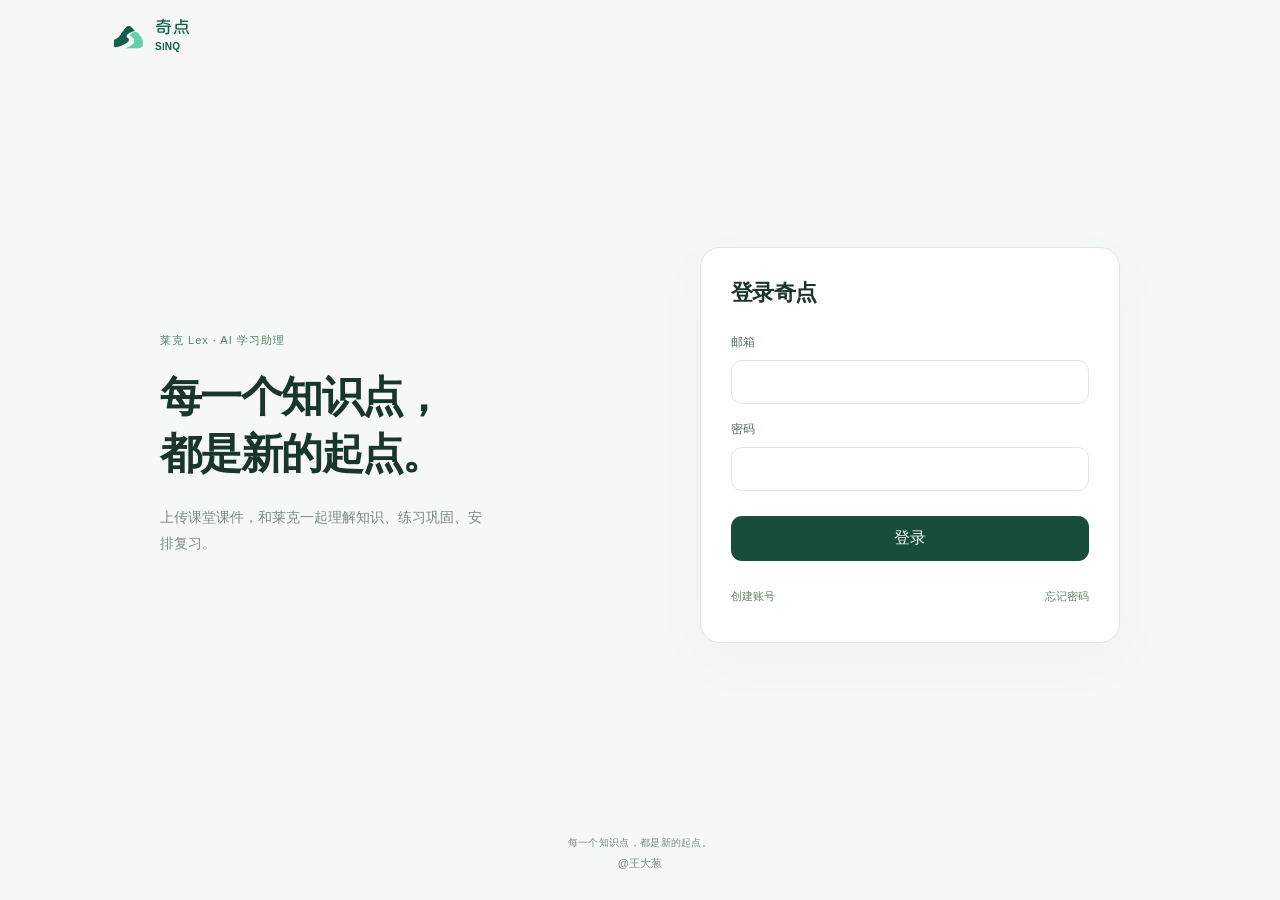
==== index.html @ e1ccdc47 "Separate phone navigation from history and add recoverable reader errors" ====
<!doctype html>
<html lang="zh-CN">
<head>
<script>window.SINQ_TRIAL_CAPABILITIES=Object.freeze({calendarAiImport:false});</script>
<meta name="robots" content="noindex,nofollow">
<meta charset="utf-8">
<meta name="viewport" content="width=device-width,initial-scale=1">
<title>【预发布】SINQ · 奇点 · 每一个知识点，都是新的起点。</title>
<meta name="description" content="SINQ · 奇点：上传课堂课件，让莱克讲解知识点、整理重点、出题批改并安排复习。每一个知识点，都是新的起点。">
<meta name="theme-color" content="#f5f7f6">
<link rel="manifest" href="manifest.webmanifest?v=3.6">
<link rel="apple-touch-icon" href="icons/apple-touch-icon-v2.png?v=3.5">
<link rel="icon" type="image/png" sizes="32x32" href="icons/favicon-v2.png?v=3.5">
<style>
:root{--bg:#f5f2e8;--ink:#22221f;--muted:#77756e;--line:#ddd8cc;--card:#fbfaf6;--dark:#232320;--red:#a95d56;--green:#327d62}
*{box-sizing:border-box}body{margin:0;background:var(--bg);color:var(--ink);font-family:-apple-system,BlinkMacSystemFont,"Segoe UI","PingFang SC","Hiragino Sans GB","Microsoft YaHei",Arial,sans-serif}
header{max-width:960px;height:84px;margin:0 auto;display:flex;align-items:center;justify-content:space-between;padding:0 0;background:transparent}
.brand{font-size:18px;font-weight:750;letter-spacing:-.2px}.top{display:flex;gap:10px;align-items:center;font-size:13px;flex-wrap:wrap;justify-content:flex-end}
button{font:inherit}.linkbtn{border:1px solid var(--line);background:rgba(255,255,255,.35);border-radius:999px;padding:9px 14px;cursor:pointer;color:var(--ink);text-decoration:none}.sync{font-weight:500}.sync.off{color:var(--muted)}.sync.on{color:var(--muted)}.sync.off:before{content:"";display:inline-block;width:7px;height:7px;border-radius:50%;background:var(--red);margin-right:7px}.sync.on:before{content:"";display:inline-block;width:7px;height:7px;border-radius:50%;background:var(--green);margin-right:7px}
main{max-width:960px;margin:0 auto;padding:24px 0 70px}.hero{text-align:left;margin:8px 0 28px}.hero h1{font-size:50px;line-height:.98;letter-spacing:-2.4px;margin:0 0 14px;font-weight:850;max-width:540px}.hero p{color:var(--muted);font-size:15px;margin:0}
.grid{display:grid;grid-template-columns:repeat(4,1fr);gap:14px}.course{min-height:182px;border:1px solid var(--line);border-radius:22px;background:var(--card);padding:24px 22px;cursor:pointer;display:flex;flex-direction:column;justify-content:space-between;box-shadow:none;transition:.18s ease}.course:hover{transform:translateY(-2px);box-shadow:0 10px 25px #00000008}.code{font-size:13px;color:var(--muted)}.course h2{font-size:22px;margin:4px 0 0;line-height:1.05;letter-spacing:-.5px}.meta{font-size:13px;color:var(--muted)}
.sectionHead{display:flex;align-items:center;gap:18px;margin-bottom:28px}.back{border:1px solid var(--line);border-radius:999px;background:#fff;padding:9px 13px;cursor:pointer}.weeks{display:grid;grid-template-columns:repeat(4,1fr);gap:14px}.week{border:1px solid var(--line);border-radius:18px;background:var(--card);padding:22px;cursor:pointer}.week strong{font-size:19px}.week small{display:block;color:var(--muted);margin-top:10px}
.panel{max-width:880px;margin:0 auto;border:1px solid var(--line);border-radius:22px;background:var(--card);padding:28px}.row{display:flex;gap:12px;flex-wrap:wrap}.row>*{flex:1}
.uploadConsent{display:flex;align-items:flex-start;gap:10px}.uploadConsent input{width:auto;flex:none;margin-top:5px}.back{white-space:nowrap}
input,select,textarea{width:100%;padding:12px;border:1px solid var(--line);border-radius:10px;background:#fff;font:14px inherit}textarea{min-height:180px;resize:vertical}
.primary{background:var(--dark);color:#fff;border:0;border-radius:12px;padding:12px 20px;cursor:pointer}.secondary{background:#fff;border:1px solid var(--line);border-radius:12px;padding:11px 18px;cursor:pointer}
.notice{margin-top:14px;font-size:13px;color:var(--green)}.danger{color:var(--red)}
.list{margin-top:22px;border-top:1px solid var(--line)}.item{display:flex;justify-content:space-between;gap:20px;padding:13px 0;border-bottom:1px solid #e6e1d8;font-size:14px}.item .zh{color:var(--muted)}
.study{text-align:center;max-width:760px;margin:0 auto}.word{font-size:46px;margin:70px 0 40px}.choices{display:grid;grid-template-columns:1fr 1fr;gap:14px}.choice{padding:18px;border:1px solid var(--line);border-radius:14px;background:#fff;cursor:pointer}.bigBtns{display:flex;gap:18px;justify-content:center}.bigBtns button{min-width:160px;padding:16px}.answer{font-size:24px;margin:24px 0}.tabs{display:flex;gap:10px;margin-bottom:18px}.tabs button.active{background:var(--dark);color:#fff}.empty{text-align:center;color:var(--muted);padding:60px 0}
.signature{text-align:center;color:#8a877f;font-size:12px;margin-top:46px;letter-spacing:.2px}
.uploadHome{margin-top:22px;padding:22px 24px;border:1px solid var(--line);border-radius:22px;background:var(--card);display:flex;align-items:center;justify-content:space-between;gap:20px}.uploadHome h2{font-size:20px;margin:0 0 8px}.uploadHome p{margin:0;color:var(--muted);font-size:14px;line-height:1.6}.uploadPanel label{display:block;font-size:14px;margin-bottom:8px}.uploadFields{display:grid;grid-template-columns:1fr 1fr;gap:16px}.uploadFile{margin:24px 0;border:1px dashed #bcb5a7;border-radius:16px;padding:22px;background:#fff}.uploadFile input{border:0;padding:10px 0}.uploadHint{font-size:13px;color:var(--muted);line-height:1.7;margin:8px 0 0}.uploadStatus{line-height:1.7;margin-top:20px;font-size:14px;overflow-wrap:anywhere}.uploadStatus:empty{display:none}.uploadStatus.error{color:var(--red)}.uploadStatus.success{color:var(--green)}.uploadResults{margin-top:24px}.uploadResults details{border-bottom:1px solid var(--line);padding:13px 0}.uploadResults summary{cursor:pointer;font-size:15px}.uploadResults .zh{display:block;margin-top:6px;color:var(--muted);font-size:14px}.uploadResults blockquote{margin:12px 0;padding:8px 12px;border-left:2px solid var(--line);font-size:13px;color:var(--muted);overflow-wrap:anywhere}.uploadResults h3{margin-top:0}.uploadActions{display:flex;align-items:center;gap:12px;flex-wrap:wrap;margin-top:22px}button:disabled{opacity:.5;cursor:wait}.uploadProgress{display:flex;gap:10px;align-items:center}.uploadSpinner{width:15px;height:15px;border:2px solid var(--line);border-top-color:var(--green);border-radius:50%;animation:uploadSpin 1s linear infinite}@keyframes uploadSpin{to{transform:rotate(360deg)}}@media(prefers-reduced-motion:reduce){.uploadSpinner{animation:none}}@media(max-width:560px){.uploadHome{align-items:flex-start;flex-direction:column}.uploadFields{grid-template-columns:1fr}.uploadPanel{padding:20px}.uploadHome .primary{width:100%}}
@media(max-width:1000px){header,main{max-width:none;margin-left:5vw;margin-right:5vw}.grid,.weeks{grid-template-columns:1fr 1fr}}
@media(max-width:560px){.grid,.weeks,.choices{grid-template-columns:1fr}.top{gap:5px;font-size:11px;flex-wrap:wrap;justify-content:flex-end}.linkbtn{padding:7px 9px}header{height:auto;padding:18px 0;align-items:flex-start}.brand{font-size:16px}.hero h1{font-size:40px}}
[hidden]{display:none!important}.authPanel{max-width:480px}.authPanel label{display:block;margin:18px 0 8px}
.schoolPicker{position:relative}.suggestions{position:absolute;z-index:10;left:0;right:0;top:100%;max-height:230px;overflow:auto;background:#fff;border:1px solid var(--line);border-radius:12px;box-shadow:0 14px 34px #00000014;margin-top:5px;padding:6px}.suggestion{display:block;width:100%;text-align:left;border:0;background:#fff;padding:10px 11px;border-radius:8px;cursor:pointer}.suggestion:hover,.suggestion:focus{background:var(--bg)}.suggestion small{display:block;color:var(--muted);margin-top:3px}
</style>
<link rel="stylesheet" href="responsive.css?v=3.6">
<link rel="stylesheet" href="brand.css?v=3.4">
<link rel="stylesheet" href="assistant.css?v=6.0">
<link rel="stylesheet" href="studio.css?v=20261018-2.0">
<link rel="stylesheet" href="mobile-study.css?v=1.7">
</head>
<body>
<header class="siteHeader">
  <a class="brand brandLockup" href="./" onclick="navigateLearningHome();return false" aria-label="SINQ · 奇点 首页"><img src="assets/brand/courselex-mark.png" alt="" width="44" height="44"><span><strong>奇点</strong><small>SINQ</small></span></a>
  <div class="top" id="userNav" hidden>
    <nav class="studyNav" aria-label="学习导航"><button class="active" onclick="navigateStudy('home',this)">首页</button><button onclick="navigateStudy('manager',this)">资料</button><button onclick="navigateStudy('unknown',this)">生词</button><button onclick="navigateStudy('known',this)">熟词</button></nav>
        <details class="navMenu"><summary>账户 <span aria-hidden="true">⌄</span></summary><div class="navPanel" onclick="this.parentElement.open=false">
    <button class="linkbtn" onclick="showWelcomeGuide()">功能引导</button>
    <button class="linkbtn" onclick="showMaterialsHelp()">上传帮助</button>
    <button class="linkbtn" onclick="showOwnAI()">导入词表</button>
    <button class="linkbtn" onclick="startDailyStudy(false,assistantScope==='all'?{}:{course:assistantScope})">背单词</button>
    <button id="syncState" class="sync compactSync off" onclick="syncNow()">未同步</button>
    <a class="linkbtn" href="courselex-user-guide.pdf?v=8.0" target="_blank" rel="noopener">用户指南</a>
    <button class="linkbtn" onclick="showProfile()">我的资料</button>
    <button class="linkbtn" onclick="showInstall()">添加到桌面</button>
    <button class="linkbtn" onclick="logout()">退出</button>
    <a class="linkbtn" id="adminLink" href="admin.html" hidden>管理后台</a>
    </div></details>
  </div>
</header>
<main id="app"></main>
<footer class="signature siteFooter"><p class="brandTagline">每一个知识点，都是新的起点。</p><p class="creatorCredit">@王大葱</p></footer>
<dialog id="installDialog"><h2>添加奇点到桌面</h2><p id="installInstructions"></p><p class="meta">桌面快捷入口使用同一账号与云端进度，使用时需要联网。</p><form method="dialog"><button class="secondary">知道了</button></form></dialog>
<script src="vendor/supabase-2.57.4.js"></script>
<script>
const SUPABASE_URL="https://vgixpqpicyclgbmsfama.supabase.co";
const SUPABASE_KEY="sb_publishable_nwAarur86gcnNzAwfQEd4g_NT5U4-c6";
const authClient=supabase.createClient(SUPABASE_URL,SUPABASE_KEY,{auth:{storageKey:'sinq-staging-auth-v1'}});
let session=null,accountEpoch=0;
let COURSES={},courseRows=[];
function weekCount(c){return courseRows.find(x=>x.id===c)?.weeks||13}
function courseLabel(c){const r=courseRows.find(x=>x.id===c);return r?.code||r?.name||'课程'}
let words=[];
let currentCourse="",currentWeek=1,currentMode="choice",queue=[],qIndex=0,current=null;
let progress={};
let cloudOnline=false,answerBusy=false;
const app=document.getElementById("app");
const syncState=document.getElementById("syncState");

function esc(s){return String(s??"").replace(/[&<>"']/g,m=>({"&":"&amp;","<":"&lt;",">":"&gt;",'"':"&quot;","'":"&#39;"}[m]))}
async function recordAnswer(status,selected=null){
 const word=current,epoch=accountEpoch;if(!word||!session||answerBusy)return;answerBusy=true;document.querySelectorAll('.vocabularyScope select').forEach(el=>el.disabled=true);
 try{const saved=await sb('rpc/answer_courselex_word',{method:'POST',body:JSON.stringify({p_word:word.id,p_known:status==='known'})});
 if(epoch!==accountEpoch)return;Object.assign(word,saved);const cloud=words.find(w=>w.id===word.id);if(cloud)Object.assign(cloud,saved);progress[word.id]=status;answerBusy=false;if(typeof saveVocabularyResume==='function')saveVocabularyResume(true);showAnswerFeedback(status,selected);}
 catch(e){if(epoch===accountEpoch){answerBusy=false;document.querySelectorAll('.vocabularyScope select').forEach(el=>el.disabled=false);alert('学习进度未保存，请重试：'+e.message)}}
}
function setSync(ok){cloudOnline=ok;syncState.className="sync compactSync "+(ok?"on":"off");syncState.textContent=ok?"词汇已同步":"词汇未同步"}
async function sb(path,opt={}){
 const epoch=accountEpoch;const {data,error}=await authClient.auth.getSession();
 if(error||!data.session||!session||data.session.user.id!==session.user.id)throw new Error('请重新登录');
 const r=await fetch(SUPABASE_URL+'/rest/v1/'+path,{...opt,headers:{apikey:SUPABASE_KEY,Authorization:'Bearer '+data.session.access_token,'Content-Type':'application/json',Prefer:'return=representation',...(opt.headers||{})}});
 if(epoch!==accountEpoch)throw new Error('账号已切换');
 if(!r.ok){let e;try{e=await r.json()}catch{}throw new Error(e?.message||'云端请求失败，请稍后重试')}
 const t=await r.text();return t?JSON.parse(t):[];
}
async function loadCloud(){
 if(!session)return false;const epoch=accountEpoch;
 try{
 const courses=await sb('user_courses?select=*&order=created_at.asc');const loaded=[];
 for(let offset=0;;offset+=1000){const batch=await sb('user_vocabulary?select=id,course:course_id,week,en:english,zh:chinese,type:word_type,status,seen_count,wrong_count,last_review_at,next_review_at,review_streak,legacy_id&order=id.asc&limit=1000&offset='+offset);loaded.push(...batch);if(batch.length<1000)break;}
 if(epoch!==accountEpoch)return false;
 courseRows=courses;COURSES=Object.fromEntries(courses.filter(c=>!c.archived).map(c=>[c.id,c.name]));
 words=loaded.filter(w=>Object.hasOwn(COURSES,w.course));progress=Object.fromEntries(words.map(w=>[w.id,w.status]));
 if(!COURSES[currentCourse]){currentCourse=Object.keys(COURSES)[0]||'';currentWeek=1;}currentWeek=Math.min(currentWeek,weekCount(currentCourse));
 setSync(true);return true;
 }catch(e){if(epoch===accountEpoch){setSync(false);console.error(e)}return false;}
}
async function syncNow(){
 if(!session)return showAuth();
 const epoch=accountEpoch;await loadCloud();
 if(epoch===accountEpoch)renderCurrent();
}
function countCourse(c){return words.filter(w=>w.course===c).length}
function setStudyNav(view){const index={home:0,manager:1,unknown:2,known:3}[view];document.querySelectorAll?.('.studyNav button').forEach((b,i)=>b.classList.toggle('active',i===index));}
function navigateStudy(view){if(view==='home')showHome();else if(view==='manager')showMaterialsLibrary();else showBook(view);}
function countWeek(c,w){return words.filter(x=>x.course===c&&Number(x.week)===Number(w)).length}
function knownCount(c){return words.filter(w=>w.course===c&&progress[w.id]==="known").length}

function showHome(){return showAssistant()}

function showWeeks(c){
 currentCourse=c;window._view={type:"weeks",c};
 app.innerHTML=`<div class="sectionHead"><button class="back" onclick="showHome()">← 返回</button><div><div class="code">${esc(courseLabel(c))}</div><h1>${esc(COURSES[c])}</h1></div></div>
 <div class="weeks">${Array.from({length:weekCount(c)},(_,i)=>i+1).map(w=>`<div class="week" onclick="showWeek('${c}',${w})"><strong>Week ${w}</strong><small>${countWeek(c,w)} words</small></div>`).join("")}</div>`;
}
function showWeek(c,w){
 currentCourse=c;currentWeek=w;window._view={type:"week",c,w};
 const n=countWeek(c,w);
 app.innerHTML=`<div class="sectionHead"><button class="back" onclick="showWeeks('${c}')">← 返回</button><div><div class="code">${esc(courseLabel(c))}</div><h1>Week ${w}</h1></div></div>
 <div class="panel"><h2>${n} words</h2><p class="meta">选择学习方式</p><div class="row">
 <button class="secondary" onclick="startStudy('choice')">四选一</button><button class="secondary" onclick="startStudy('recognition')">认识 / 不认识</button>
 <button class="secondary" onclick="showManager('${c}',${w})">管理本周词汇</button></div></div>`;
}
function shuffle(a){return [...a].sort(()=>Math.random()-.5)}
function buildDistractors(cur){
 const distractorWords=window.dailyStudy&&typeof ownedStudyWords==='function'?ownedStudyWords():words;
 const used=new Set([cur.zh]);
 const result=[];
 const groups=[
   distractorWords.filter(w=>w.id!==cur.id&&w.course===cur.course&&Number(w.week)===Number(cur.week)),
   distractorWords.filter(w=>w.id!==cur.id&&w.course===cur.course&&Number(w.week)!==Number(cur.week)),
   distractorWords.filter(w=>w.id!==cur.id&&w.course!==cur.course)
 ];
 for(const group of groups){
   for(const w of shuffle(group)){
     const z=String(w.zh||"").trim();
     if(z&&!used.has(z)){used.add(z);result.push(z)}
     if(result.length===3)return result;
   }
 }
 return result;
}
function studyBackButton(){return `${typeof learningNavigation==='function'?learningNavigation('words'):''}<div class="sectionHead studyToolbar"><button class="back" onclick="${window.dailyStudy?'showHome()':'showWeek(currentCourse,currentWeek)'}">${window.dailyStudy?'← 回到首页':'← 返回上一页'}</button>${typeof vocabularyStudyControls==='function'?vocabularyStudyControls():''}</div>`}
function startStudy(mode){window.dailyStudy=false;vocabularyStudyOptions={course:currentCourse,week:currentWeek,count:100,mode};
 currentMode=mode;queue=shuffle(words.filter(x=>x.course===currentCourse&&Number(x.week)===Number(currentWeek)));qIndex=0;
 if(!queue.length){app.innerHTML=`${studyBackButton()}<div class="empty">本周还没有词汇。<br><br><button class="secondary" onclick="showManager('${currentCourse}',${currentWeek})">去导入</button></div>`;return}
 showQuestion();
}
function showQuestion(){document.body?.classList.remove('assistantMode');
 current=queue[qIndex];if(typeof saveVocabularyResume==='function')saveVocabularyResume();
 if(!current){if(window.dailyStudy){app.innerHTML=`${studyBackButton()}<section class="study"><h1>这一轮，完成了。</h1><p>学过 ${queue.length} 个词，已根据答题情况安排下次复习。</p><button class="primary" onclick="showHome()">回到首页</button></section>`;window._view={type:'studyComplete'};return}showWeek(currentCourse,currentWeek);return}if(window.dailyStudy){currentCourse=current.course;currentWeek=current.week;}
 window._view={type:'study'};
 if(currentMode==="choice"){
   const distractors=buildDistractors(current);
   if(distractors.length<3){currentMode='recognition';return showQuestion();}

   let opts=shuffle([current.zh,...distractors]);window.answerOptions=opts;
   app.innerHTML=`${studyBackButton()}<div class="study"><div class="code">${esc(courseLabel(currentCourse))} · Week ${currentWeek} · ${qIndex+1}/${queue.length}</div><div class="word">${esc(current.en)}</div><div class="choices">${opts.map(o=>`<button class="choice" onclick="answerChoiceIndex(${opts.indexOf(o)})">${esc(o)}</button>`).join("")}</div></div>`;
 }else{
   app.innerHTML=`${studyBackButton()}<div class="study"><div class="code">${esc(courseLabel(currentCourse))} · Week ${currentWeek} · ${qIndex+1}/${queue.length}</div><div class="word">${esc(current.en)}</div><div class="bigBtns"><button class="secondary" onclick="markUnknown()">不认识</button><button class="primary" onclick="revealKnown()">认识</button></div></div>`;
 }
}
function answerChoiceIndex(i){if(answerBusy||window._view?.type==='feedback')return;const selected=window.answerOptions?.[i];if(selected===undefined)return;return recordAnswer(selected===current.zh?"known":"unknown",selected)}
function showAnswerFeedback(status,selected){
 window._view={type:'feedback'};
 app.innerHTML=`${studyBackButton()}<div class="study feedback"><div class="code">${esc(courseLabel(currentCourse))} · Week ${currentWeek} · ${qIndex+1}/${queue.length}</div><p class="feedbackResult ${status==='known'?'correct':'danger'}">${status==='known'?'答对了':'再记一次'}</p><div class="word">${esc(current.en)}</div><section class="panel"><div class="meta">正确答案</div><div class="answer">${esc(current.zh)}</div>${selected&&status==='unknown'?`<p class="meta">你的选择：${esc(selected)}</p>`:''}<p class="meta">${status==='unknown'?'已加入生词本，之后可以继续复习。':'已更新学习进度。'}</p></section><button class="primary nextAnswer" onclick="nextQ()">${qIndex+1===queue.length?'完成本轮':'下一题'}</button></div>`;
}
function markUnknown(){recordAnswer("unknown")}
function revealKnown(){app.innerHTML=`${studyBackButton()}<div class="study"><div class="word">${esc(current.en)}</div><div class="answer">${esc(current.zh)}</div><p>和你想的一样吗？</p><div class="bigBtns"><button class="secondary" onclick="confirmKnown(false)">我错了</button><button class="primary" onclick="confirmKnown(true)">我没错</button></div></div>`}
function confirmKnown(ok){recordAnswer(ok?"known":"unknown")}
function nextQ(){qIndex++;showQuestion()}

function showManager(c=currentCourse,w=currentWeek){
 setStudyNav('manager');
 if(!session)return showAuth();if(!Object.keys(COURSES).length)return showCourses();currentCourse=COURSES[c]?c:Object.keys(COURSES)[0];currentWeek=Math.min(Number(w)||1,weekCount(currentCourse));window._view={type:"manager",c:currentCourse,w:currentWeek};
 app.innerHTML=`<div class="sectionHead"><button class="back" onclick="showHome()">← 返回</button><div><h1>词库管理</h1><div class="meta">添加、批量导入或删除词汇</div></div></div>
 <div class="panel">
 <div class="row"><select id="mc">${Object.keys(COURSES).map(x=>`<option value="${x}" ${x===currentCourse?"selected":""}>${esc(courseLabel(x))} · ${esc(COURSES[x])}</option>`).join("")}</select>
 <select id="mw">${Array.from({length:weekCount(currentCourse)},(_,i)=>i+1).map(x=>`<option value="${x}" ${x===currentWeek?"selected":""}>Week ${x}</option>`).join("")}</select></div>
 <h3>单个添加</h3><div class="row"><input id="en" placeholder="English"><input id="zh" placeholder="中文"></div><br><button class="primary" onclick="addOne()">添加单词</button>
 <h3 style="margin-top:30px">批量导入</h3><p class="meta">每行一个词：英文 | 中文，或英文[TAB]中文</p><textarea id="bulk" placeholder="common law | 普通法&#10;case law | 判例法"></textarea><br><br>
 <button class="primary" onclick="bulkImport()">批量导入</button><div id="notice" class="notice"></div>
 <h3 style="margin-top:30px">本周词汇</h3><div id="wordList" class="list"></div></div>`;
 document.getElementById("mc").onchange=e=>{currentCourse=e.target.value;showManager(currentCourse,currentWeek)};
 document.getElementById("mw").onchange=e=>{currentWeek=Number(e.target.value);showManager(currentCourse,currentWeek)};
 renderList();
}
function renderList(){
 const el=document.getElementById("wordList");if(!el)return;
 const arr=words.filter(x=>x.course===currentCourse&&Number(x.week)===Number(currentWeek));
 el.innerHTML=arr.length?arr.map(x=>`<div class="item"><div><b>${esc(x.en)}</b><div class="zh">${esc(x.zh)}</div></div><div><button class="linkbtn" onclick="editWord(${Number(x.id)})">编辑</button><button class="linkbtn danger" onclick="deleteWord(${Number(x.id)})">删除</button></div></div>`).join(""):`<div class="empty">本周还没有词汇</div>`;
}
async function addOne(){
 const en=document.getElementById("en").value.trim(),zh=document.getElementById("zh").value.trim();if(!en||!zh)return notice("请输入英文和中文",true);
 try{await sb("user_vocabulary",{method:"POST",body:JSON.stringify(cloudWord(en,zh))});await loadCloud();renderList();notice("已保存到云端："+en)}
 catch(e){notice("保存失败："+e.message,true)}
}
function cloudWord(en,zh){return {user_id:session.user.id,course_id:currentCourse,week:currentWeek,english:en,chinese:zh,word_type:"Professional term"}}
function parseBulk(raw){
 return raw.split(/\r?\n/).map(s=>s.trim()).filter(Boolean).map(line=>{
   let p=line.includes("\t")?line.split("\t"):line.split("|");
   if(p.length<2)return null;
   return {en:p[0].trim(),zh:p.slice(1).join(" ").trim()};
 }).filter(x=>x&&x.en&&x.zh);
}
async function bulkImport(){
 const items=parseBulk(document.getElementById("bulk").value);
 if(!items.length)return notice("没有识别到词汇，请使用 英文 | 中文 或 Tab 分隔。",true);
 const existing=new Set(words.filter(x=>x.course===currentCourse&&Number(x.week)===currentWeek).map(x=>x.en.trim().toLowerCase()));
 const rows=[];let skipped=0;
 for(const x of items){const k=x.en.toLowerCase();if(existing.has(k)){skipped++;continue}existing.add(k);rows.push(cloudWord(x.en,x.zh))}
 if(!rows.length)return notice("没有新增词汇；这些词已经存在。",true);
 try{
   await sb("user_vocabulary",{method:"POST",body:JSON.stringify(rows)});
   await loadCloud();renderList();document.getElementById("bulk").value="";
   notice(`成功导入 ${rows.length} 个词${skipped?`，跳过 ${skipped} 个重复词`:""}。`);
 }catch(e){notice("批量导入失败："+e.message,true)}
}
async function deleteWord(id){
 if(!confirm("确定删除这个词吗？"))return;
 try{await sb("user_vocabulary?id=eq."+id,{method:"DELETE",headers:{Prefer:"return=minimal"}});delete progress[id];await loadCloud();renderList();notice("已删除")}
 catch(e){notice("删除失败："+e.message,true)}
}
function notice(t,bad=false){const n=document.getElementById("notice");if(n){n.textContent=t;n.className="notice"+(bad?" danger":"")}}

function showBook(kind){
 if(!session)return showAuth();
 setStudyNav(kind);
 window._view={type:"book",kind};const arr=words.filter(w=>progress[w.id]===kind);
 app.innerHTML=`${typeof learningNavigation==='function'?learningNavigation('words'):''}<div class="sectionHead"><button class="back" onclick="showHome()">← 返回</button><div><h1>${kind==="known"?"熟词本":"生词本"}</h1><div class="meta">${arr.length} words</div></div></div>
 <div class="panel">${arr.length?arr.map(x=>`<div class="item"><div><b>${esc(x.en)}</b><div class="zh">${esc(x.zh)} · ${esc(courseLabel(x.course))} Week ${x.week}</div></div></div>`).join(""):`<div class="empty">暂无词汇</div>`}</div>`;
}
function renderCurrent(){
 const v=window._view||{type:"home"};
 if(v.type==="home")showHome();else if(v.type==="weeks")showWeeks(v.c);else if(v.type==="week")showWeek(v.c,v.w);else if(v.type==="manager")showManager(v.c,v.w);else if(v.type==="book")showBook(v.kind);else if(v.type==="materials")showMaterialsLibrary();else if(v.type==="upload")refreshUploadState();else if(v.type==="courses")showCourses();else if(v.type==="ownAI")showOwnAI(v.c,v.w);else if(v.type==="profile")showProfile(v.required);else showHome();
}
</script>
<script src="courseware-reader.js?v=4.8"></script>
<script src="courseware-originals.js?v=1.2"></script>
<script src="upload.js?v=4.3"></script>
<script src="study-sync.js?v=1.1"></script>
<script src="study-resume.js?v=1.0"></script>
<script src="materials.js?v=7.9"></script>
<script src="dropdown-menus.js?v=1.1"></script>
<script src="learning-ui.js?v=2.7"></script>
<script src="mobile-notebook.js?v=1.2"></script>
<script src="vendor/marked-18.0.14.js"></script>
<script src="vendor/dompurify-3.4.17.js"></script>
<script src="note-media.js?v=1.1"></script>
<script src="note-editor.js?v=1.3"></script>
<script src="course-workspace.js?v=1.7"></script>
<script src="welcome.js?v=1.2"></script>
<script src="own-ai.js?v=4.0"></script>
<script src="education-catalog.js?v=3.8"></script>
<script src="shared-library.js?v=3.6"></script>
<script src="accounts.js?v=4.5"></script>
<script src="install.js?v=3.1"></script>
</body>
</html>
---- responsive.css ----
header{height:76px;position:relative;border-bottom:1px solid var(--line);gap:16px}.brand{white-space:nowrap}.compactSync{border:0;background:transparent;font-size:12px;padding:8px;color:var(--muted);cursor:pointer}.navMenu{position:relative}.navMenu summary{list-style:none;border:1px solid var(--line);border-radius:999px;padding:10px 16px;cursor:pointer;background:var(--card)}.navMenu summary::-webkit-details-marker{display:none}.navMenu summary span{margin-left:10px}.navPanel{position:absolute;right:0;top:48px;z-index:30;width:240px;padding:10px;background:var(--card);border:1px solid var(--line);border-radius:18px;box-shadow:0 15px 40px #00000012;display:grid;gap:5px}.navPanel .linkbtn{text-align:left;border:0;border-radius:9px;background:transparent;min-height:42px}.navPanel .linkbtn:hover{background:#eeeadf}.top{flex-wrap:nowrap}.hero h1{line-height:1.12}.hero p{line-height:1.7}.row>*{min-width:0}input,select,textarea{font-size:16px;min-width:0}.sectionHead h1{overflow-wrap:anywhere}.course,.week,.panel,.item>div{min-width:0}.code,.meta,.zh{overflow-wrap:anywhere}.feedbackResult{font-size:20px;font-weight:700}.correct{color:var(--green)}.feedback .word{margin:22px 0 28px;overflow-wrap:anywhere}.feedback .panel{max-width:540px}.nextAnswer{margin-top:24px;min-width:180px;min-height:48px}.englishFields{margin-top:22px;padding-top:8px;border-top:1px solid var(--line)}.englishFields p{line-height:1.6}.suggestion{min-height:48px}.suggestion small{overflow-wrap:anywhere}.uploadHome .uploadActions{margin-top:0}
@media(max-width:600px){header,main{margin-left:20px;margin-right:20px}header{height:70px;padding:0;align-items:center}.brand{font-size:18px}.top{font-size:13px;gap:3px}.navPanel{width:min(280px,calc(100vw - 40px))}main{padding-top:24px}.hero{margin-top:8px}.hero h1{font-size:36px;letter-spacing:-1px}.hero p{font-size:14px}.panel{padding:20px;border-radius:18px}.sectionHead{gap:12px;align-items:flex-start;margin-bottom:22px}.sectionHead h1{font-size:26px;margin:6px 0}.row{display:grid;grid-template-columns:1fr}.row>button{width:100%;min-height:48px}.weeks{grid-template-columns:1fr 1fr;gap:10px}.week{padding:18px 14px}.course{min-height:155px;padding:20px}.grid{gap:12px}.word{font-size:34px;margin:42px 0 28px;overflow-wrap:anywhere}.choice{min-height:58px;padding:16px}.bigBtns{display:grid;grid-template-columns:1fr 1fr;gap:10px}.bigBtns button{min-width:0;padding:16px 8px}.item{flex-direction:column;gap:14px}.item>div:last-child{display:flex;gap:10px}.uploadHome{padding:20px;gap:16px}.uploadActions{width:100%;gap:10px}.uploadActions button{min-height:46px}.uploadHome .uploadActions{display:grid;grid-template-columns:1fr}.uploadHome .uploadActions button{width:100%}.authPanel{width:100%}.answer{font-size:23px;overflow-wrap:anywhere}}
 .studyNav{display:flex;align-items:center;gap:4px}.studyNav button{border:0;background:transparent;border-radius:10px;padding:10px 14px;cursor:pointer;color:var(--muted);font:inherit}.studyNav button.active{background:#eae5d9;color:var(--ink);font-weight:700}.navPanel{width:190px}
@media(max-width:760px){.studyNav{position:fixed;z-index:25;bottom:0;left:0;right:0;display:grid;grid-template-columns:repeat(4,1fr);gap:6px;padding:10px 16px calc(10px + env(safe-area-inset-bottom));background:var(--card);border-top:1px solid var(--line)}.studyNav button{min-height:46px;font-size:14px}.studyNav button.active{background:#eae5d9}.navPanel{width:190px}main{padding-bottom:120px}.signature{padding-bottom:90px}}
dialog{width:min(460px,calc(100vw - 40px));border:1px solid var(--line);border-radius:20px;padding:24px;background:var(--card);color:var(--ink)}dialog::backdrop{background:#0006}dialog p{line-height:1.7}

.sharedLibraryCard{margin:0 0 22px;padding:22px;border:1px solid var(--line);border-radius:18px;background:var(--card)}.sharedLibraryCard h2{font-size:20px;margin:0 0 12px}.sharedLibraryCard p{line-height:1.7}.sharedLibraryCard summary{cursor:pointer;font-size:14px;color:var(--green)}.sharedLibraryCard[open] summary{margin-bottom:20px}
---- brand.css ----
@font-face{font-family:CourseLexRounded;src:url("assets/brand/kosugi-brand.woff2") format("woff2");font-weight:400;font-display:swap;unicode-range:U+5947,U+70B9}
@font-face{font-family:CourseLexEnglish;src:url("assets/brand/english-rounded.woff2") format("woff2");font-weight:700;font-display:swap}
/* Approved 奇点 identity; keep learning controls and neutral palette. */
.brandLockup{display:flex;align-items:center;gap:9px;flex-shrink:0;color:#145a48;text-decoration:none;line-height:1.15;letter-spacing:0}.brandLockup img{width:44px;height:44px;object-fit:contain}.brandLockup span{display:flex;flex-direction:column;gap:4px}.brandLockup strong{font-family:CourseLexRounded,sans-serif;font-size:18px;font-weight:400;letter-spacing:1px}.brandLockup small{font-family:"Arial Rounded MT Bold",CourseLexEnglish,sans-serif;font-size:11px;font-weight:700;letter-spacing:.1px}.adminBrandLabel{font-size:13px;color:var(--muted);margin-right:auto}.lexIntro{display:flex;align-items:center;gap:12px;padding:15px;border:1px solid #c8dfd3;border-radius:14px;background:#eef5ef;margin-bottom:20px}.lexIntro img{flex-shrink:0;object-fit:contain}.lexIntro strong{font-size:14px;color:#145a48}.lexIntro p{font-size:13px;line-height:1.6;margin:5px 0 0;color:var(--muted)}.hero h1{font-size:44px;max-width:620px;line-height:1.2;letter-spacing:-1.5px}.signature p{line-height:1.8}
@media(max-width:600px){.brandLockup{gap:6px}.brandLockup img{width:36px;height:36px}.brandLockup strong{font-family:CourseLexRounded,sans-serif;font-size:17px}.brandLockup small{font-size:10px}.hero h1{font-size:32px;letter-spacing:-1px}.adminBrandLabel{display:none}}
@media(max-width:360px){header,main{margin-left:16px;margin-right:16px}.compactSync{font-size:11px;padding:6px}.navMenu summary{padding:9px 11px}.navMenu summary span{margin-left:5px}.brandLockup img{width:30px;height:30px}.brandLockup small{font-size:9px}.hero h1{font-size:28px}}
---- assistant.css ----
.assistantMode main{max-width:none;padding:18px 20px 38px}.assistantMode .studyNav{display:none}.assistantMode .signature{padding-bottom:18px}
.assistantWorkspace{width:min(860px,100%);min-height:calc(100vh - 150px);margin:0 auto;display:flex;flex-direction:column}
.lexWorkspaceHeader{display:flex;align-items:center;justify-content:space-between;gap:20px;padding:8px 4px 18px;border-bottom:1px solid var(--line)}
.lexIdentity{display:flex;align-items:center;gap:12px}.lexIdentity img{object-fit:contain}.lexIdentity h1{font-size:20px;margin:0;letter-spacing:-.35px}.lexIdentity p{font-size:12px;color:var(--muted);margin:3px 0 0}
.lexControls{display:flex;align-items:center;justify-content:flex-end;gap:8px;flex-wrap:wrap}.lexControls label{display:flex;align-items:center;gap:7px;font-size:11px;color:var(--muted)}.lexControls select{width:auto;min-width:125px;padding:8px 30px 8px 11px;border-radius:999px;background:rgba(255,255,255,.55);font-size:12px}.newChat{font:inherit;font-size:12px;border:0;background:transparent;color:var(--green);padding:7px 8px;cursor:pointer}
.assistantBox{width:100%;flex:1;display:flex;flex-direction:column;padding:0;border:0;background:transparent}
.assistantConversation{flex:1;display:flex;flex-direction:column;gap:16px;min-height:330px;max-height:calc(100vh - 410px);overflow:auto;padding:28px 8px 20px;scrollbar-width:thin}
.chatMessage{width:fit-content;max-width:min(78%,620px);padding:12px 16px;border-radius:18px;line-height:1.65;font-size:15px;white-space:pre-wrap;overflow-wrap:anywhere}
.fromLex{align-self:flex-start;background:#ebe9e1;border-bottom-left-radius:5px}.fromUser{align-self:flex-end;background:var(--green);color:#fff;border-bottom-right-radius:5px}.thinking{color:var(--muted);animation:lexPulse 1.4s ease-in-out infinite}@keyframes lexPulse{50%{opacity:.55}}
.starterPrompts{display:grid;grid-template-columns:repeat(3,minmax(0,1fr));gap:9px;margin:0 8px 14px}.starterPrompts button{font:inherit;border:1px solid var(--line);background:rgba(255,255,255,.5);border-radius:14px;padding:12px 10px;cursor:pointer;color:var(--ink);font-size:13px}.starterPrompts button:hover{border-color:#bcb7aa;background:#fff}
.assistantComposer{background:var(--card);border:1px solid var(--line);border-radius:24px;padding:13px 15px 11px;box-shadow:0 12px 36px rgba(45,43,35,.08)}.assistantComposer textarea{border:0;background:transparent;min-height:62px;max-height:180px;padding:6px 2px 10px;resize:none;outline:none;font-size:15px}
.composerActions{display:flex;align-items:center;gap:12px}.attachButton{position:relative;overflow:hidden;cursor:pointer;font-size:13px;color:var(--green);padding:9px 2px}.attachButton input{position:absolute;inset:0;opacity:0;cursor:pointer;width:100%}.composerHint{margin-left:auto;color:var(--muted);font-size:11px}.sendButton{flex:none;min-width:42px;height:42px;padding:0 12px;border:0;border-radius:14px;background:var(--dark);color:#fff;font:600 16px inherit;cursor:pointer}.sendButton:disabled{opacity:.45;cursor:default}
.dataNote{font-size:10px;color:var(--muted);line-height:1.5;margin:8px 2px 0}.assistantUtilities{display:flex;justify-content:center;gap:4px;margin:12px auto 0}.assistantUtilities .linkbtn{font-size:12px;border:0;background:transparent;padding:8px 10px}
.materialAttachments{display:flex;flex-wrap:wrap;gap:6px}.materialAttachments span{border:1px solid var(--line);padding:7px 10px;border-radius:12px;font-size:12px;max-width:100%;overflow-wrap:anywhere}.dragging .assistantComposer{outline:2px dashed var(--green)}
.batchSummary{margin-top:15px;border:1px solid var(--line);border-radius:18px;background:var(--card);padding:18px}.batchSummary progress{display:block;width:100%;height:7px;margin:16px 0;accent-color:var(--green)}.materialFile{border-bottom:1px solid var(--line);font-size:13px;padding:12px 0}.materialFile summary{cursor:pointer;overflow-wrap:anywhere}.materialFile small{display:block;color:var(--muted);margin:5px 0 0 18px}.materialFile p{line-height:1.7;color:var(--muted)}.materialFile summary span{color:var(--green)}.batchSummary>.primary,.batchSummary>.secondary{margin-top:18px}.materialSkipped{opacity:.78}.materialSkipped summary span{color:var(--muted)}.materialOverride{font-size:12px;padding:9px 12px;margin-top:4px}
.assistantChoices{display:flex;flex-wrap:wrap;gap:9px;margin:12px 8px;padding-top:14px;border-top:1px solid var(--line)}.assistantChoices button{min-height:42px;text-align:left}.optionalEducation{margin-top:20px}.optionalEducation summary{cursor:pointer;font-size:13px;color:var(--muted);margin-bottom:18px}.finishedReport{margin-top:14px;font-size:13px;color:var(--green)}.finishedReport>summary{cursor:pointer;line-height:1.7}.finishedReport summary span{font-size:12px;color:var(--muted);margin-left:8px}.fileList>summary{cursor:pointer;font-size:13px;color:var(--muted);padding:10px 0}
@media(max-width:600px){.assistantMode main{padding:8px 12px 26px}.assistantWorkspace{min-height:calc(100dvh - 105px)}.lexWorkspaceHeader{padding:7px 2px 12px}.lexIdentity img{width:34px;height:34px}.lexIdentity h1{font-size:18px}.lexIdentity p{display:none}.lexControls label{font-size:0}.lexControls select{min-width:112px;max-width:140px;font-size:11px}.newChat{font-size:11px;padding-left:3px;padding-right:3px}.assistantConversation{min-height:300px;max-height:calc(100dvh - 330px);padding:20px 2px 14px;gap:12px}.chatMessage{max-width:88%;font-size:14px;padding:10px 13px}.starterPrompts{grid-template-columns:1fr;margin:0 2px 11px}.assistantComposer{border-radius:20px;padding:11px 12px 9px}.assistantComposer textarea{min-height:55px;font-size:16px}.composerHint{display:none}.sendButton{height:40px;min-width:40px;border-radius:13px}.dataNote{display:none}.assistantUtilities{margin-top:8px}.assistantChoices{display:grid;grid-template-columns:1fr;margin-left:2px;margin-right:2px}.assistantChoices button{width:100%;text-align:center}}

.lexWorkspaceHeader{height:auto!important;max-width:none;margin:0!important}.assistantMode main{margin:0 auto!important}.fromLex{white-space:normal;background:transparent;padding-left:0;max-width:100%;width:100%}.fromLex>p{margin:0 0 12px}.fromLex>p:last-child{margin-bottom:0}.fromLex h3{font-size:17px;margin:16px 0 10px}.fromLex h3:first-child{margin-top:0}.fromLex ul{padding-left:21px;margin:10px 0}.fromLex li{padding:3px 0}.fromLex code{font-size:.9em;background:#eae7dc;border-radius:4px;padding:2px 4px}.learningContext{display:flex;gap:14px;align-items:center;flex-wrap:wrap;padding:10px 4px;color:var(--muted);font-size:11px}.learningContext button{border:0;background:none;color:var(--green);padding:4px 0;font:inherit;cursor:pointer}.learningWelcome{margin:auto 0;text-align:center;padding:40px 20px}.lexWelcomeMark{color:var(--green);font-size:13px;letter-spacing:.5px}.learningWelcome h2{font-size:28px;letter-spacing:-1px;margin:14px 0}.learningWelcome p{max-width:400px;margin:0 auto;color:var(--muted);font-size:14px;line-height:1.8}.learningStarters{grid-template-columns:repeat(4,minmax(0,1fr))!important}.learningSources{font-size:12px;color:var(--muted);border-top:1px solid var(--line);padding-top:9px;margin-top:13px}.learningSources summary{cursor:pointer;color:var(--green);padding:3px 0}.learningSources blockquote{margin:10px 0;padding:12px;border-left:2px solid #8bc5af;background:rgba(255,255,255,.4);border-radius:0 9px 9px 0}.learningSources strong,.learningSources small{display:block;overflow-wrap:anywhere}.learningSources small{margin-top:4px}.learningSources p{margin-bottom:0;white-space:pre-wrap}.learningQuiz{border:1px solid var(--line);background:var(--card);border-radius:20px;padding:20px;margin:6px 0 4px}.quizLabel{font-size:12px;color:var(--green)}.learningQuiz h3{font-size:17px;line-height:1.65;margin:12px 0 16px}.learningOptions{display:grid;gap:9px}.learningOptions button{display:flex;align-items:flex-start;gap:10px;text-align:left;border:1px solid var(--line);border-radius:12px;background:#fff;padding:13px 14px;font:inherit;font-size:14px;line-height:1.5;cursor:pointer}.learningOptions button:hover{border-color:var(--green);background:#f2f7f3}.learningOptions span{color:var(--green);font-weight:700;flex:none}.learningQuiz textarea{min-height:90px}.learningQuiz form button{margin-top:10px}.quizSummary{font-size:12px;color:var(--green);padding:10px 0;line-height:1.7}.quizSummary details{color:var(--muted);margin-top:5px}.quizSummary summary{cursor:pointer}.pastQuestion{padding:12px 0;border-bottom:1px solid var(--line)}.pastQuestion p{margin:5px 0}.learningPlan{padding:16px;border:1px solid var(--line);border-radius:16px;background:var(--card);margin-top:12px}.learningTask{display:flex;gap:9px;align-items:center;border-top:1px solid var(--line);padding:13px 0}.learningTask:first-of-type{margin-top:12px}.learningTask>div{flex:1;min-width:0}.learningTask span{display:block;color:var(--muted);font-size:11px;margin-bottom:4px}.learningTask b{display:block;font-size:13px;line-height:1.6}.learningTask .secondary{padding:8px 10px;font-size:12px}.taskToggle{border:0;background:none;color:var(--green);font-size:23px;cursor:pointer;padding:8px}.taskDone b{color:var(--muted);text-decoration:line-through}.learningDrawer{position:fixed;z-index:40;right:20px;top:90px;width:min(370px,calc(100vw - 32px));max-height:calc(100dvh - 115px);overflow:auto;background:var(--card);border:1px solid var(--line);border-radius:20px;box-shadow:0 14px 50px #0002;padding:20px}.drawerHeading{display:flex;justify-content:space-between;align-items:center}.drawerHeading h2{font-size:18px;margin:0}.drawerTabs{display:flex;gap:8px;border-bottom:1px solid var(--line);padding:14px 0}.drawerTabs button{border:0;background:none;font:inherit;font-size:13px;color:var(--muted);padding:7px;cursor:pointer}.drawerTabs button.selected{color:var(--green);background:#e9f1eb;border-radius:8px}.threadItem{display:block;width:100%;border:0;background:none;text-align:left;padding:14px 3px;border-bottom:1px solid var(--line);font:inherit;cursor:pointer}.threadItem strong,.reviewItem strong{display:block;font-size:13px;line-height:1.7;overflow-wrap:anywhere}.threadItem small,.reviewItem small{display:block;color:var(--muted);font-size:11px;margin-top:5px}.reviewItem{border-bottom:1px solid var(--line);padding:15px 0}.reviewItem .secondary{margin-top:10px;font-size:12px}.learningError{padding:12px 14px;border:1px solid #d9b7ac;background:#fff7f2;border-radius:12px;color:#8a483b;font-size:13px;line-height:1.7}.learningError button{border:0;background:none;color:var(--green);text-decoration:underline;font:inherit;cursor:pointer;margin-left:5px}.materialNotice{white-space:pre-wrap;background:#ebe9e1;padding:12px 16px}.assistantMode .signature{font-size:10px}.assistantMode .signature p{margin:8px 0}.assistantMode .signature .linkbtn{font-size:11px;padding:6px 10px}
@media(max-width:600px){.learningContext{font-size:10px;padding:6px 2px}.learningStarters{grid-template-columns:repeat(2,minmax(0,1fr))!important}.learningWelcome{padding:25px 8px}.learningWelcome h2{font-size:24px}.learningWelcome p{font-size:13px}.learningQuiz{padding:16px}.learningQuiz h3{font-size:15px}.learningOptions button{font-size:14px;min-height:48px}.learningDrawer{top:78px;right:16px}.learningPlan{padding:13px}.learningTask{gap:5px}.assistantMode .signature{padding-bottom:20px!important}.lexControls{gap:4px}.lexControls select{min-width:100px!important;max-width:130px}.fromLex{max-width:100%!important}.assistantConversation{max-height:calc(100dvh - 350px)!important;min-height:240px!important}.learningSources{font-size:11px}.learningTask .secondary{white-space:nowrap}}

.sendButton{margin-left:auto}.learningOptions button:focus-visible,.starterPrompts button:focus-visible{outline:2px solid var(--green);outline-offset:3px}@media(prefers-reduced-motion:reduce){.thinking{animation:none}}
---- studio.css ----
/* CourseLex Studio: quiet surfaces, precise type and the approved green identity. */
:root{--bg:#f5f7f6;--ink:#19352c;--muted:#65766e;--line:#dfe7e2;--card:#fff;--dark:#164d3b;--green:#167454;--red:#a85248}
body{background:radial-gradient(ellipse 70% 45% at 50% 0,rgba(195,232,214,.24),transparent 75%),var(--bg);font-feature-settings:"ss01","cv11";-webkit-font-smoothing:antialiased}
.siteHeader{z-index:50;max-width:1120px;height:68px;padding:0 30px;margin:0 auto;border-bottom:1px solid rgba(50,94,74,.08)}
.siteHeader .brandLockup img{width:36px;height:36px}.siteHeader .brandLockup strong{font-size:17px}.siteHeader .brandLockup small{font-size:10px}.siteHeader .top{gap:14px}.siteHeader .compactSync{font-size:11px;min-height:40px}.siteHeader .navMenu summary{border-color:transparent;background:rgba(255,255,255,.65);font-size:12px;padding:10px 15px}.navPanel{border-color:var(--line);box-shadow:0 15px 50px rgba(21,64,45,.09)}
.siteFooter{margin:0;padding:8px 20px 20px;text-align:center;font-size:10px;color:#7b8b83;letter-spacing:.3px}.siteFooter p{margin:0;line-height:1.8}
.assistantMode main{padding:22px 28px 12px;max-width:1020px!important;margin:0 auto!important}.assistantMode .signature{padding-bottom:18px!important}
.assistantWorkspace{width:min(900px,100%);min-height:calc(100dvh - 166px);margin:auto}
.lexWorkspaceHeader{padding:0 1px 17px;border-bottom:0;gap:16px}.lexIdentity{gap:9px}.lexIdentity h1{font-size:17px;font-weight:650;letter-spacing:-.4px;display:flex;align-items:center;gap:8px}.lexPresence{width:7px;height:7px;border-radius:50%;background:#50ba8a;box-shadow:0 0 0 4px #e9f4ed}.lexIdentity p{display:none}.lexIdentity .lexRole{display:inline-block;font-size:10px;line-height:1.4;color:var(--muted);font-weight:400;border-left:1px solid var(--line);padding-left:9px;margin-left:2px;letter-spacing:0}
.lexControls{gap:6px;flex-wrap:nowrap}.lexControls label{gap:0}.lexControls label>span{display:none}.lexControls select{min-width:150px;max-width:230px;font-size:12px;line-height:1.4;padding:10px 30px 10px 13px;background:#fff;border:1px solid #e2e9e4;border-radius:11px;color:#385347;box-shadow:0 2px 4px #183b2b02}.lexControls .newChat{display:flex;align-items:center;justify-content:center;gap:6px;color:#526d5e;background:transparent;border:1px solid transparent;border-radius:10px;min-height:38px;padding:8px 10px;font-size:11px;white-space:nowrap}.lexControls .newChat:hover{background:#eaf1ec;border-color:#e2ebe4}
.lexIcon{width:18px;height:18px;display:inline-block;flex:none;vertical-align:middle;stroke:currentColor;stroke-linecap:round;stroke-linejoin:round;stroke-width:1.65;fill:none}
.learningContext{margin:0 0 4px;padding:0 1px 12px;font-size:10px;gap:14px;color:#6c8074;line-height:1.7}.learningContext>span,.learningContext button{display:flex;align-items:center;gap:5px}.learningContext .lexIcon{width:13px;height:13px}.learningContext button{font-size:10px;color:#44745c}.learningContext button:hover{color:var(--green)}
.assistantBox{min-width:0}.assistantConversation{gap:24px;padding:22px 3px 24px;min-height:280px!important;max-height:calc(100dvh - 330px)!important;scrollbar-width:thin;scrollbar-color:#cedcd3 transparent;scroll-padding:18px}.assistantConversation::-webkit-scrollbar{width:4px}.assistantConversation::-webkit-scrollbar-thumb{background:#cedcd3;border-radius:8px}
.isEmpty .assistantConversation{padding:0;min-height:170px!important;max-height:none!important}.learningWelcome{position:relative;padding:25px 16px 28px;margin:auto 0;text-align:center}.lexWelcomeSymbol{position:relative;display:grid;place-items:center;width:74px;height:74px;margin:0 auto 20px;border-radius:24px;background:linear-gradient(145deg,#fff,#e9f4ed);border:1px solid #fff;box-shadow:0 10px 28px #1b684b08,inset 0 1px 0 #fff}.lexWelcomeSymbol:before{content:"";position:absolute;inset:-30px;border-radius:50%;background:radial-gradient(circle,#d8eee16b,transparent 70%);z-index:-1}.lexWelcomeSymbol img{width:43px;height:43px;object-fit:contain}.lexWelcomeMark{font-size:10px;color:#5c8570;letter-spacing:1.8px;margin-bottom:11px}.learningWelcome h2{font-size:36px;line-height:1.3;letter-spacing:-1.25px;font-weight:620;margin:0 0 13px;color:#203d30}.learningWelcome p{font-size:13px;line-height:1.85;max-width:380px;margin:auto;color:#748479}
.learningStarters{display:grid;grid-template-columns:repeat(4,minmax(0,1fr))!important;gap:10px;margin:0 0 18px}.learningStarters button{display:flex;align-items:flex-start;gap:11px;text-align:left;min-height:82px;padding:17px 12px;border:1px solid #e3eae5;background:#ffffffb5;border-radius:14px;box-shadow:0 2px 6px #26463202;transition:background .15s,border-color .15s,transform .15s}.learningStarters button:hover{background:#fff;border-color:#b6d4c1;transform:translateY(-2px);box-shadow:0 7px 17px #244c3410}.starterIcon{display:grid;place-items:center;width:26px;height:26px;border-radius:8px;color:#4c8a6a;background:#eef5f0;flex:none}.starterIcon .lexIcon{width:17px;height:17px}.learningStarters strong{display:block;font-size:12px;font-weight:550;line-height:1.7;white-space:nowrap}.learningStarters small{display:block;font-size:10px;line-height:1.6;color:#7e8e82;margin-top:4px}
.assistantComposer{padding:15px 18px 11px;border-radius:20px;border:1px solid #dbe6de;background:rgba(255,255,255,.96);box-shadow:0 14px 45px #234b3510,0 2px 5px #234b3503;transition:border-color .18s,box-shadow .18s}.assistantComposer:focus-within{border-color:#91bea3;box-shadow:0 14px 45px #234b3512,0 0 0 3px #e9f3ec}.assistantComposer textarea{padding:3px 0 14px;min-height:64px;max-height:180px;font-size:14px;line-height:1.65;color:var(--ink);outline:0;box-shadow:none}.assistantComposer textarea::placeholder{color:#98a59a}.composerActions{gap:10px}.attachButton{display:inline-flex;align-items:center;gap:6px;padding:7px 9px;margin-left:-5px;color:#54836a;border-radius:8px;font-size:11px;min-height:34px}.attachButton:hover{background:#edf5ef}.attachButton .lexIcon{width:16px;height:16px}.composerHint{font-size:10px;color:#9aa69c}.sendButton{display:grid;place-items:center;background:#174d3a;color:#fff;min-width:36px;width:36px;height:36px;border-radius:11px;padding:0;margin-left:auto;box-shadow:0 3px 8px #174d3a12;font-size:10px}.sendButton .lexIcon{width:19px;height:19px;stroke-width:2}.sendButton:hover:not(:disabled){background:#0f6647;transform:translateY(-1px)}.sendButton:disabled{opacity:.38;box-shadow:none}.dataNote{font-size:9px;line-height:1.6;color:#91a092;margin:9px 1px 0}
.assistantUtilities{gap:6px;margin:12px 0 0;justify-content:center;flex-wrap:wrap}.assistantUtilities .linkbtn{display:flex;align-items:center;gap:5px;border:0;border-radius:8px;padding:7px 9px;font-size:10px;color:#7b8c7d;min-height:30px}.assistantUtilities .linkbtn:hover{color:#2f7050;background:#eaf2ec}.assistantUtilities .lexIcon{width:13px;height:13px}
.chatMessage{font-size:14px;line-height:1.85;letter-spacing:.05px;padding:12px 16px;max-width:80%}.fromUser{color:#284c38;background:#e4efe7;border:1px solid #dce9df;box-shadow:none;border-radius:15px 15px 4px 15px}.fromLex{width:100%;max-width:100%;background:transparent;border:0;padding:0 4px;white-space:normal}.messageEyebrow{display:flex;align-items:center;gap:6px;font-size:10px;letter-spacing:.5px;color:#5d9074;margin:0 0 10px}.messageEyebrow i{height:5px;width:5px;border-radius:50%;background:#61b38a}.fromLex h3{font-size:16px;font-weight:600;line-height:1.5;margin:22px 0 10px}.fromLex p{margin:0 0 13px}.fromLex li{padding:3px 0}.fromLex ul{padding-left:21px}.fromLex code{background:#eaf0ec;color:#31513d;padding:2px 5px;border-radius:5px}.thinking{font-size:12px;padding:10px 2px;color:#7c9080}.learningFeedback{border-left:2px solid #a6d4b8;padding:4px 0 4px 15px}
.learningSources{font-size:11px;color:#738277;border-color:#e4ebe5;margin-top:15px;padding-top:9px}.learningSources summary{color:#5e8e72;font-size:10px;list-style:none;display:flex;align-items:center;gap:5px;cursor:pointer}.learningSources summary:before{content:"↗";font-size:12px}.learningSources blockquote{border-color:#a9d3b8;background:#eef5f0;border-radius:0 10px 10px 0;padding:13px 15px;font-size:11px;line-height:1.75}.learningSources small{font-size:10px;color:#8b9a8e;margin-top:5px}.learningSources p{margin:9px 0 0}
.learningQuiz{border-color:#dce7df;box-shadow:0 4px 16px #244e3504;background:#ffffffde;border-radius:17px;padding:23px}.quizLabel{display:flex;align-items:center;gap:6px;color:#4b8c68;font-size:10px;letter-spacing:.3px}.learningQuiz h3{font-size:17px;font-weight:550;line-height:1.75;margin:13px 0 20px}.learningOptions{gap:9px}.learningOptions button{border-color:#e2e9e4;border-radius:11px;padding:13px 14px;font-size:13px;line-height:1.65;background:#fff;color:#304b3a;transition:background .15s,border-color .15s}.learningOptions button span{width:23px;height:23px;display:grid;place-items:center;background:#f0f5f1;border-radius:6px;font-size:11px;font-weight:500;margin-top:1px}.learningOptions button:hover{border-color:#98c4a8;background:#f6faf7}.learningQuiz .meta{font-size:10px;color:#8d9c91;margin:15px 0 0}.learningQuiz>.newChat{font-size:10px;margin:8px 0 -5px;padding-left:0}.quizSummary{font-size:10px;color:#658771}.quizSummary details{font-size:11px}.pastQuestion{color:#617464;border-color:#e0e9e2}.pastQuestion b{color:#2c513b}
.learningPlan{padding:20px;border:1px solid #dfe9e2;border-radius:16px;background:#ffffffcf}.learningPlan>strong{font-size:14px;font-weight:550}.learningTask{padding:15px 0;border-color:#e7ede8;gap:12px}.learningTask span{font-size:10px;color:#839485}.learningTask b{font-size:12px;font-weight:500;line-height:1.8}.learningTask .secondary{border-color:#dfe8e1;font-size:11px;border-radius:9px;padding:8px 12px;color:#497356}.taskToggle{font-size:22px;color:#74a786}.taskDone{opacity:.65}
.learningDrawer{top:80px;right:max(20px,calc((100vw - 1120px)/2));width:350px;max-height:calc(100dvh - 104px);border-color:#e0e9e2;box-shadow:0 20px 70px #173e2b16;background:#fffffffa;border-radius:18px;padding:22px;backdrop-filter:blur(15px)}.drawerHeading h2{font-size:16px;font-weight:600}.drawerTabs{padding:14px 0 12px;border-color:#e9eee9}.drawerTabs button{font-size:11px;padding:7px 10px}.drawerTabs button.selected{background:#eaf4ed;color:#3b8057}.threadItem{padding:15px 2px;border-color:#eaf0eb;border-radius:3px}.threadItem:hover{background:#f6f9f6}.threadItem strong,.reviewItem strong{font-size:12px;font-weight:500}.threadItem small,.reviewItem small{font-size:10px;color:#92a094}.reviewItem .secondary{font-size:11px;border-color:#dfe9e2;border-radius:9px}.learningError{border-color:#e9d8c9;background:#fffaf3;color:#8f765b;font-size:12px}.materialNotice{padding:13px 16px!important;background:#ebf3ed;border:1px solid #e1ece4;border-radius:13px!important;font-size:12px;white-space:pre-wrap}.batchSummary{border-color:#dfe8e1;border-radius:16px;background:#ffffffad;padding:18px;font-size:12px}.finishedReport{font-size:10px;color:#62886e;margin-top:12px}.finishedReport summary span{font-size:10px;color:#92a394}.materialAttachments span{border-color:#dfeae2;background:#f0f7f2;border-radius:8px;font-size:11px;color:#54785c}.assistantChoices{border:0;padding:0;margin:4px 0 14px;gap:8px}.assistantChoices button{font-size:12px;border-color:#dce9e0;border-radius:11px;min-height:42px}
/* Shared forms keep the same visual language away from the conversation. */
.panel,.course,.week{border-color:var(--line);background:#fff;box-shadow:0 3px 14px #1c493103}.panel{border-radius:20px}.primary{background:#174d3a;border-radius:11px}.secondary{border-color:#dce7df;border-radius:11px;color:#426a4e}.authPanel{box-shadow:0 16px 60px #214c3310;margin-top:24px}.authPanel input,.authPanel select{border-color:#dfe8e1;border-radius:11px}.authPanel input:focus,.authPanel select:focus{outline:2px solid #d5eadc;outline-offset:1px;border-color:#98c2a6}.authPanel h1,.authPanel h2{letter-spacing:-.7px;font-weight:650}
@media(min-width:1100px){.isEmpty .learningWelcome{padding-top:35px;padding-bottom:32px}.isEmpty .assistantBox{padding:0 18px}.isEmpty .assistantComposer{padding:18px 20px 12px}}
@media(max-width:760px){.siteHeader{margin:0 20px;padding:0;height:64px}.siteHeader .top{gap:6px}.assistantMode main{padding:17px 20px 10px}.assistantWorkspace{min-height:calc(100dvh - 154px)}.lexWorkspaceHeader{gap:8px;padding-bottom:12px}.lexIdentity .lexRole{display:none}.lexIdentity h1{font-size:15px;white-space:nowrap}.lexControls{gap:2px}.lexControls select{min-width:112px!important;max-width:155px;font-size:11px;padding:9px 25px 9px 10px}.lexControls .newChat{min-height:44px;min-width:38px;padding:8px;font-size:10px;gap:4px}.lexControls .newChat .lexIcon{width:15px;height:15px}.lexControls .newChat .controlLabel{display:none}.learningContext{gap:12px;padding-bottom:8px;font-size:9px}.learningContext button{font-size:9px}.learningWelcome{padding:20px 6px 26px}.lexWelcomeSymbol{width:62px;height:62px;border-radius:20px;margin-bottom:17px}.lexWelcomeSymbol img{width:37px;height:37px}.learningWelcome h2{font-size:28px;letter-spacing:-.9px;margin-bottom:10px}.learningWelcome p{font-size:12px;max-width:280px}.lexWelcomeMark{font-size:9px}.learningStarters{grid-template-columns:repeat(2,minmax(0,1fr))!important;gap:8px;margin-bottom:14px}.learningStarters button{min-height:73px;padding:13px 11px;gap:8px;border-radius:12px}.learningStarters strong{font-size:13px}.learningStarters small{font-size:10px;margin-top:3px}.starterIcon{width:23px;height:23px;border-radius:7px}.starterIcon .lexIcon{width:15px;height:15px}.assistantConversation{padding:18px 1px 20px;gap:22px;min-height:210px!important;max-height:calc(100dvh - 310px)!important}.isEmpty .assistantConversation{min-height:155px!important;max-height:none!important}.assistantComposer{padding:13px 14px 10px;border-radius:17px}.assistantComposer textarea{font-size:16px;min-height:62px;padding-bottom:12px}.sendButton{width:44px;min-width:44px;height:44px;border-radius:10px}.attachButton{font-size:12px;min-height:44px}.dataNote{display:block;font-size:10px;margin-top:8px;line-height:1.6}.composerHint{display:none}.assistantUtilities{gap:1px;margin-top:9px}.assistantUtilities .linkbtn{font-size:11px;padding:9px 8px;gap:4px}.chatMessage{font-size:14px;line-height:1.85}.fromUser{max-width:90%;padding:10px 13px}.fromLex{max-width:100%;padding:0 1px}.fromLex h3{font-size:16px}.messageEyebrow{font-size:9px}.learningQuiz{padding:17px;border-radius:15px}.learningQuiz h3{font-size:15px;line-height:1.8;margin:11px 0 16px}.learningOptions button{font-size:12px;min-height:48px;padding:12px}.learningOptions button span{width:21px;height:21px;font-size:10px}.learningSources{font-size:11px}.learningPlan{padding:16px}.learningTask{gap:7px}.learningTask .secondary{padding:7px 9px;font-size:10px;white-space:nowrap}.learningTask b{font-size:11px}.learningDrawer{top:72px;right:12px;left:12px;width:auto;max-height:calc(100dvh - 88px);padding:19px;border-radius:16px}.siteFooter{padding-bottom:14px;font-size:9px}.assistantMode .signature{padding-bottom:14px!important}.learningFeedback{padding-left:12px}}
@media(max-width:360px){.siteHeader{margin:0 15px}.assistantMode main{padding-left:15px;padding-right:15px}.siteHeader .brandLockup img{width:29px;height:29px}.siteHeader .compactSync{font-size:9px;padding:4px}.siteHeader .navMenu summary{font-size:11px;padding:8px 10px}.lexControls select{min-width:100px!important;max-width:118px}.lexIdentity h1{font-size:14px}.learningWelcome h2{font-size:25px}.learningStarters button{padding:12px 9px;gap:6px}.learningStarters small{font-size:9px}.assistantUtilities .linkbtn{padding:6px;font-size:9px}.learningContext{font-size:8px;gap:8px}}
@media(prefers-reduced-motion:reduce){.learningStarters button,.assistantComposer{transition:none}.learningStarters button:hover,.sendButton:hover:not(:disabled){transform:none}}

/* A focused first visit, with the same studio identity as the signed-in workspace. */
.authLayout{display:grid;grid-template-columns:minmax(0,1fr) minmax(340px,420px);gap:64px;align-items:center;min-height:calc(100dvh - 202px);padding:38px 0}
.authHero{margin:0}.authEyebrow{font-size:11px;letter-spacing:1px;color:#50856a;margin-bottom:21px}.authHero h1{font-size:42px;line-height:1.35;letter-spacing:-1.6px;font-weight:650;margin-bottom:21px}.authHero p{font-size:14px;line-height:1.9;max-width:330px;color:#7a8d7f}
.authLayout .authPanel{margin:0;width:100%;padding:30px;box-shadow:0 18px 55px #204c3309}.authLayout .authPanel h2{font-size:22px;line-height:1.4;margin:0 0 25px;font-weight:600}.authLayout .authPanel label{font-size:12px;color:#526e5c;margin:17px 0 9px}.authLayout .authPanel input,.authLayout .authPanel select{font-size:14px;min-height:44px}.authLayout #authSubmit{width:100%;min-height:44px;margin-top:25px}.authLayout .uploadActions{margin-top:20px;justify-content:space-between}.authLayout .uploadActions .linkbtn{padding:8px 0;border:0;background:none;color:#648570;font-size:11px}.authLayout .notice:empty{display:none}.authLayout .meta{font-size:11px;line-height:1.8}.authLayout details{font-size:12px}.authLayout summary{cursor:pointer;line-height:1.8}
@media(max-width:760px){.authLayout{grid-template-columns:1fr;gap:28px;padding:16px 0 24px;min-height:0;max-width:440px;margin:auto}.authEyebrow{margin-bottom:14px;font-size:10px}.authHero h1{font-size:32px;letter-spacing:-1px;margin-bottom:14px;max-width:none}.authHero p{font-size:12px;line-height:1.85;max-width:330px}.authLayout .authPanel{padding:24px}.authLayout .authPanel h2{font-size:20px;margin-bottom:22px}.authLayout .authPanel input,.authLayout .authPanel select{font-size:16px}.authLayout .uploadActions .linkbtn{min-height:44px}.authLayout .authPanel label{font-size:12px}}
@media(max-width:360px){.authHero h1{font-size:29px}.authLayout .authPanel{padding:21px}}

/* Focused chat: one identity, one composer, progressive disclosure. */
.srOnly{position:absolute;width:1px;height:1px;padding:0;margin:-1px;overflow:hidden;clip:rect(0,0,0,0);white-space:nowrap;border:0}
body{background:#f6f8f7}
.siteHeader{height:72px;border:0;max-width:1120px}.siteHeader .navMenu summary{font-size:14px;padding:11px 15px;background:transparent}
.navPanel .compactSync{border:0;border-radius:0;background:transparent;justify-content:flex-start;font-size:14px;padding:12px 14px}
.assistantMode main{max-width:920px!important;padding:8px 28px 24px}.assistantMode .siteFooter{display:none}
.assistantWorkspace{width:100%;min-height:calc(100dvh - 108px)}
.lexWorkspaceHeader{height:auto;padding:0 0 12px;margin:0;min-height:48px}
.lexControls{display:flex;width:100%;justify-content:space-between;gap:12px}.lexControls .coursePicker{min-width:0}.coursePicker[hidden]{display:none!important}
.lexControls select{font-size:14px;min-width:145px!important;max-width:240px;padding:10px 28px 10px 0;background:transparent;border:0;border-radius:8px;box-shadow:none}
.workspaceTools{display:flex;gap:6px;align-items:center;margin-left:auto}
.lexControls .newChat{font-size:14px;min-height:42px;padding:9px 11px;gap:7px;color:#50655a}
.dueReminder{border:1px solid #cfe2d6;border-radius:50%;background:#eaf3ee;color:#246e4f;min-width:36px;height:36px;font:600 14px inherit;cursor:pointer}
.isEmpty .assistantBox{flex:none;margin-top:clamp(24px,10dvh,105px)}
.isEmpty .assistantConversation{flex:none;min-height:0!important;max-height:none!important;padding:0;overflow:visible}
.learningWelcome{padding:0 8px 30px;margin:0;text-align:center}
.learningWelcome h2{font-size:36px;line-height:1.35;font-weight:600;letter-spacing:-1px;margin:0;color:#243f33}
.assistantComposer{padding:20px 22px 14px;border-radius:24px;border-color:#dce5df;box-shadow:0 7px 28px #1b3f2b06;background:#fff}
.assistantComposer textarea{font-size:17px;line-height:1.7;min-height:76px;padding:0 0 15px}
.assistantComposer textarea::placeholder{color:#8a9a90}
.attachButton{font-size:14px;min-height:44px;padding:8px;margin-left:-8px;gap:8px}.attachButton .lexIcon{width:19px;height:19px}
.sendButton{width:42px;min-width:42px;height:42px;border-radius:50%;font-size:11px}.sendButton .lexIcon{width:22px;height:22px}
.dataNote{font-size:12px;margin-top:12px;color:#5f7567}
.learningStarters{display:flex!important;flex-wrap:wrap;justify-content:center;gap:10px;margin:18px 0 0}
.learningStarters button{display:block;min-height:42px;padding:10px 15px;border-radius:999px;border:1px solid #e0e7e2;background:transparent;box-shadow:none;font-size:14px;font-weight:400;white-space:nowrap;text-align:center}
.learningStarters button:hover{transform:none;background:#edf3ef;border-color:#cadbd0;box-shadow:none}
.assistantUtilities{gap:16px;margin:18px auto 0}.assistantUtilities .linkbtn{font-size:13px;min-height:40px;color:#64796b;padding:8px 10px}
.hasConversation .assistantConversation{padding:18px 2px 26px;gap:26px;min-height:230px!important;max-height:calc(100dvh - 330px)!important}
.chatMessage{font-size:16px;line-height:1.85}.fromLex{padding:0 3px}.thinking{font-size:14px}.fromLex h3{font-size:18px}
.learningQuiz h3{font-size:18px}.learningOptions button{font-size:15px;min-height:48px}.learningQuiz .meta,.quizLabel,.quizSummary{font-size:12px}
.learningSources summary{font-size:12px}.learningSources blockquote{font-size:13px}
.welcomeDialog{width:min(460px,calc(100vw - 32px));max-height:calc(100dvh - 32px);padding:28px;border:1px solid #dce6df;border-radius:26px;color:#243f33;background:#fff;box-shadow:0 28px 100px #193d2926;overflow:auto}
.welcomeDialog::backdrop{background:#172c234d;backdrop-filter:blur(5px)}
.welcomeTop,.welcomeBottom,.welcomeActions{display:flex;align-items:center;justify-content:space-between;gap:12px}
.welcomeTop{font-size:13px;color:#6a8071}.welcomeSkip{font:inherit;font-size:14px;min-height:44px;padding:8px;border:0;background:none;color:#5b7464;cursor:pointer}
.welcomeVisual{display:grid;place-items:center;width:66px;height:66px;margin:22px 0 24px;background:#edf5ef;border-radius:20px;color:#287553}.welcomeVisual .lexIcon{width:32px;height:32px;stroke-width:1.5}
.welcomeDialog h2{font-size:26px;font-weight:600;line-height:1.4;margin:0 0 16px;letter-spacing:-.5px}
.welcomeBody{font-size:17px;line-height:1.8;margin:0 0 16px}.welcomeDetail{font-size:14px;line-height:1.9;color:#62796b;margin:0 0 30px}
.welcomeDots{display:flex;gap:6px}.welcomeDots i{width:6px;height:6px;background:#dce6df;border-radius:50%}.welcomeDots .current{width:20px;background:#277b56;border-radius:6px}
.welcomeActions button{font-size:14px;min-height:44px;padding:10px 17px;border-radius:12px}
@media(max-width:600px){
 .siteHeader{height:64px;padding:0 20px}.siteHeader .brandLockup img{width:32px;height:32px}.siteHeader .brandLockup strong{font-size:16px}
 .assistantMode main{padding:4px 16px 18px}.assistantWorkspace{min-height:calc(100dvh - 86px)}
 .lexWorkspaceHeader{min-height:46px;padding-bottom:8px}.lexControls{gap:6px}.lexControls select{font-size:14px;min-width:115px!important;max-width:155px;padding-left:0}
 .lexControls .newChat{padding:9px;min-width:42px}.lexControls .newChat .controlLabel{display:none}.workspaceTools{gap:4px}
 .isEmpty .assistantBox{margin-top:clamp(30px,12dvh,100px)}.learningWelcome{padding-bottom:25px}.learningWelcome h2{font-size:28px;letter-spacing:-.8px}
 .assistantComposer{padding:17px 18px 12px;border-radius:22px}.assistantComposer textarea{font-size:16px;min-height:78px}
 .learningStarters{gap:8px;margin-top:16px}.learningStarters button{font-size:13px;padding:10px 13px}
 .assistantUtilities{margin-top:14px}.hasConversation .assistantConversation{min-height:220px!important;max-height:calc(100dvh - 310px)!important}
 .chatMessage{font-size:16px;max-width:90%}.fromLex{max-width:100%}.learningQuiz{padding:18px}.learningQuiz h3{font-size:17px;line-height:1.75}.learningOptions button{font-size:15px;line-height:1.7;padding:13px}
 .welcomeDialog{padding:23px}.welcomeDialog h2{font-size:24px}.welcomeBody{font-size:16px}.welcomeDetail{font-size:14px}.welcomeActions{gap:7px}.welcomeActions button{padding:10px 14px}
}
@media(max-height:600px){.isEmpty .assistantBox{margin-top:16px}.learningWelcome{padding-bottom:18px}.learningWelcome h2{font-size:26px}.welcomeVisual{display:none}.welcomeDialog{padding:18px 22px}}

/* One mobile scroll area: the conversation moves, the composer stays reachable. */
.attachmentChip{display:flex;align-items:center;gap:4px;max-width:100%;padding:3px 4px 3px 10px!important}.attachmentChip>span{border:0;padding:0;min-width:0;overflow-wrap:anywhere}.attachmentChip>button{border:0;background:none;min-width:44px;min-height:44px;color:#4a6b57;font-size:22px;cursor:pointer}
.sendButton.uploadSend{width:auto;min-width:110px;border-radius:12px;padding:0 14px;font-size:14px}
.materialAttachments:not(:empty){margin-bottom:12px}.materialNotice{font-size:14px;line-height:1.7;margin-bottom:12px}.materialNotice:empty{display:none}
.finishedReport,.finishedReport>summary,.finishedReport summary span,.batchSummary{font-size:13px}.finishedReport>summary,.fileList>summary{padding:10px 0;min-height:44px}.finishedReport summary span{font-size:13px}.batchReady{font-size:14px;line-height:1.7;color:#327d62}.batchSummary strong{display:block;font-size:14px;line-height:1.7}
.nextLearningQuestion{align-self:flex-start;min-height:44px;margin-top:4px}.signupConfirmation{margin:36px auto!important;line-height:1.8}.signupConfirmation h2{font-size:24px}.signupConfirmation strong{overflow-wrap:anywhere}.signupConfirmation>.primary,.signupConfirmation>.linkbtn{display:block;width:100%;margin-top:14px;min-height:44px}.signupConfirmation .notice{font-size:14px}
.learningTask .taskToggle,.drawerTabs button,.drawerHeading button{min-height:44px;min-width:44px}.learningDrawer .reviewItem strong,.learningDrawer .threadItem strong{font-size:14px}.learningDrawer .reviewItem small,.learningDrawer .threadItem small{font-size:12px}
.learningBackdrop{position:fixed;inset:0;z-index:39;background:#213d2d36;backdrop-filter:blur(2px)}
@media(max-width:600px){
 body.assistantMode{height:100dvh;display:flex;flex-direction:column;overflow:hidden}
 .assistantMode .siteHeader{flex:0 0 64px;width:100%;margin:0;height:64px}
 .assistantMode main{flex:1;min-height:0;width:100%;margin:0!important;padding:0 16px max(8px,env(safe-area-inset-bottom))!important;display:flex}
 .assistantWorkspace{flex:1;min-height:0;height:100%;min-width:0}
 .lexWorkspaceHeader{flex:none;min-height:46px;padding-bottom:4px}
 .assistantBox,.isEmpty .assistantBox{flex:1;min-height:0;margin-top:0;padding:0}
 .hasConversation .assistantConversation,.assistantConversation{flex:1;min-height:0!important;max-height:none!important;padding:14px 1px 18px;overscroll-behavior:contain;overflow:auto}
 .isEmpty .assistantBox{justify-content:center;overflow:auto;overscroll-behavior:contain}
 .isEmpty .assistantConversation{flex:none;min-height:0!important;padding:14px 0 0}
 .learningWelcome{padding:12px 0 24px}.learningWelcome h2{font-size:27px}
 .assistantComposer{flex:none;padding:14px 16px 10px}.assistantComposer textarea{min-height:64px;max-height:110px}
 .assistantUtilities{flex:none;margin:4px auto 0;gap:12px}.assistantUtilities .linkbtn{min-height:44px;font-size:13px}
 #materialProgress{flex:none;max-height:116px;overflow:auto;overscroll-behavior:contain}
 #materialProgress:has(details[open]){max-height:36dvh}
 #materialNotice{flex:none;max-height:90px;overflow:auto;margin-bottom:8px;padding:10px 12px!important}
 .batchSummary{padding:12px;margin-top:8px}.batchSummary progress{margin:8px 0}.batchSummary .fileList>summary{font-size:13px}.batchReady{margin:6px 0}
 .finishedReport{margin-top:2px}.learningQuiz{margin-top:0}.learningStarters{margin:12px 0 0;gap:7px}.learningStarters button{font-size:13px;min-height:44px;padding:10px 12px}
 .learningDrawer{top:auto;bottom:max(10px,env(safe-area-inset-bottom));max-height:82dvh;left:10px;right:10px;width:auto;border-radius:22px;padding:18px}
 .learningDrawer .reviewItem .secondary{min-height:44px;font-size:13px}
}
@media(max-width:600px) and (max-height:560px){.learningWelcome{padding:6px 0 15px}.learningWelcome h2{font-size:23px}.assistantComposer textarea{min-height:42px;max-height:70px}.isEmpty .learningStarters{display:none}.assistantUtilities{display:none}.assistantMode .siteHeader{flex-basis:48px;height:48px}.lexWorkspaceHeader{min-height:40px}#materialProgress{max-height:65px}}

/* A quieter reading scale on a full desktop window and on a phone. */
.assistantWorkspace{width:min(800px,100%)}
.chatMessage{font-size:15px;line-height:1.78;letter-spacing:0;font-weight:400}
.fromLex h3{font-size:16px;line-height:1.6;margin:18px 0 9px;font-weight:600}
.fromLex p{margin-bottom:11px}.fromLex li{padding:2px 0}.fromLex strong{font-weight:600}
.assistantComposer textarea{font-size:16px;line-height:1.65}
.learningQuiz h3{font-size:16px;line-height:1.65}.learningOptions button{font-size:14px;line-height:1.65}
@media(max-width:600px){.chatMessage{font-size:14.5px;line-height:1.78}.fromLex h3{font-size:15.5px}.learningQuiz h3{font-size:15.5px;line-height:1.7}.learningOptions button{font-size:14px}.assistantComposer textarea{font-size:16px}}
/* Course tools stay behind one entry; chat remains the primary screen. */
.courseDialog{box-sizing:border-box;border:1px solid #dce6e1;border-radius:22px;background:#fbfcfb;color:#19352c;width:min(700px,calc(100vw - 24px));max-height:88dvh;padding:24px;box-shadow:0 24px 90px #173b2826;overflow:auto}.courseDialog::backdrop{background:#132e2755;backdrop-filter:blur(3px)}.courseDialog>header{display:flex;align-items:center;justify-content:space-between;margin-bottom:18px;gap:12px}.courseDialog h2{margin:0;font-size:21px}.courseDialog header button{border:0;background:transparent;min-width:44px;min-height:44px}.courseDialog label{display:block;margin:14px 0 6px;font-size:14px}.courseDialog input:not([type=checkbox]),.courseDialog select,.courseDialog textarea{width:100%;box-sizing:border-box;border:1px solid #d9e4dd;border-radius:12px;padding:12px;font-size:16px;background:white;color:#19352c}.courseDialog textarea{resize:vertical}.workspaceTabs,.workspaceRow,.purposeChoices{display:flex;gap:8px;align-items:center;flex-wrap:wrap}.workspaceTabs{margin:20px 0;border-bottom:1px solid #dce6e1;padding-bottom:12px}.workspaceTabs button{border:0;background:transparent;border-radius:10px;padding:10px 14px;font-size:14px}.workspaceTabs button.active{background:#e3efe8;color:#126044}.workspaceHint,.workspaceEmpty{font-size:13px;line-height:1.65;color:#65776e}.workspaceEmpty{padding:30px 8px;text-align:center}.noteItem{display:flex;flex-direction:column;gap:8px;width:100%;text-align:left;border:1px solid #e0e8e3;border-radius:12px;background:white;padding:16px;margin:10px 0}.noteItem small,.calendarItem small{color:#6b7d73;font-size:12px}.noteEditor{min-height:280px;line-height:1.75}.calendarItem{border-bottom:1px solid #e2e9e4;padding:14px 0}.calendarItem label,.workspaceConsent{display:flex;align-items:flex-start;gap:10px}.calendarItem input,.workspaceConsent input{width:20px;height:20px;flex-shrink:0}.calendarItem p{font-size:14px;white-space:pre-wrap;overflow-wrap:anywhere}.calendarItem.isDone strong{text-decoration:line-through;color:#79877e}.schoolLink{display:block;padding:15px 0;color:#136b4c;flex:1;overflow-wrap:anywhere}.saveNoteAction{border:0;background:none;color:#7a8e82;font-size:12px;padding:6px 0;margin-top:5px;display:block;cursor:pointer}.saveNoteAction:hover{color:#136b4c}.courseDialog .newChat{font-size:13px;min-height:44px}.courseDialog .secondary{font-size:14px;min-height:44px}#noteSaveStatus{font-size:12px;color:#65776e}#notePreview{font-size:14px;overflow-wrap:anywhere}#notePreview img{max-width:100%}.conversationPurpose{font-size:12px;color:#647e71}.workspaceRow .workspaceHint{flex:1}.purposeChoices button{flex:1}.courseDialog #eventError{color:#a44d44;font-size:13px}
@media(max-width:600px){.courseDialog{padding:18px;max-height:90dvh;border-radius:18px}.courseDialog h2{font-size:19px}.workspaceTabs{gap:0;justify-content:space-between}.workspaceTabs button{padding:10px}.purposeChoices{flex-direction:column;align-items:stretch}.courseDialog .noteEditor{min-height:38dvh}.saveNoteAction{padding:10px 0}}
.courseDialog[open]{display:flex;flex-direction:column;overflow:hidden}.courseDialog>header{flex-shrink:0}#courseDialogBody{overflow:auto;min-height:0;padding:0 1px}.courseDialog textarea{font-family:inherit}.courseDialog hr{border:0;border-top:1px solid #e2e9e4;margin:22px 0 12px}
@media(hover:hover) and (pointer:fine){.saveNoteAction{opacity:0}.chatMessage:hover .saveNoteAction,.chatMessage:focus-within .saveNoteAction{opacity:1}}
.workspaceNoteActions{position:sticky;bottom:0;padding:9px 0 0;background:#fbfcfb;border-top:1px solid #e4ebe6;z-index:1}
/* Quiet author credit, including the fixed-height phone conversation layout. */
.siteFooter .creatorCredit{font-size:11px;line-height:1.6;margin:3px 0 0;color:#778b80;letter-spacing:.1px}
.assistantMode .siteFooter.signature{display:block;flex:none;margin:0;padding:0 16px calc(6px + env(safe-area-inset-bottom))!important}
.assistantMode .siteFooter .brandTagline{display:none}.assistantMode .siteFooter .creatorCredit{margin:0}
@media(min-width:601px){.assistantMode .assistantWorkspace{min-height:calc(100dvh - 134px)}}
/* The old bottom navigation is hidden; auth and document pages need no reserved bar space. */
body:not(.assistantMode) main{padding-bottom:32px}

.studyToolbar{align-items:center;gap:16px}.vocabularyScope{display:flex;gap:12px;margin-left:auto}.vocabularyScope label{display:flex;align-items:center;gap:8px;font-size:13px;color:var(--muted)}.vocabularyScope select{width:auto;min-width:120px;max-width:220px;padding:9px 12px;border:1px solid var(--line);border-radius:12px;background:#fff;color:var(--ink);font:inherit}
@media(max-width:560px){.studyToolbar{flex-wrap:wrap}.vocabularyScope{margin-left:0;width:100%;gap:10px}.vocabularyScope label{flex:1;min-width:0;display:block}.vocabularyScope select{display:block;width:100%;max-width:none;min-width:0;margin-top:5px}}

/* Shared learning workspace controls. */
:root{--ui-text:#253d33;--ui-muted:#748179;--ui-line:#e1e7e2;--ui-accent:#356a52;--ui-soft:#f2f6f2;--ui-radius:16px}
button,input,textarea,select{font-family:inherit}button:focus-visible,summary:focus-visible,input:focus-visible,textarea:focus-visible,select:focus-visible{outline:3px solid #8eb5a1;outline-offset:3px}
.lexControls{display:flex;width:100%;justify-content:space-between;align-items:center}.workspaceTools{display:flex;align-items:center;gap:4px}
.courseSwitcher{position:relative;max-width:min(320px,55%);font-size:14px;color:var(--ui-text)}.courseSwitcher>summary{display:flex;align-items:center;gap:10px;list-style:none;cursor:pointer;border:1px solid var(--ui-line);background:#fff;border-radius:12px;padding:11px 14px;min-height:44px;box-sizing:border-box}.courseSwitcher>summary::-webkit-details-marker{display:none}.courseSwitcher>summary>span:not(.pickerChevron){overflow:hidden;text-overflow:ellipsis;white-space:nowrap}.pickerChevron{margin-left:auto;color:var(--ui-muted)}.courseSwitcher[open]>summary{border-color:#91b29e;box-shadow:0 0 0 3px #edf3ee}.courseMenu{position:absolute;top:calc(100% + 9px);left:0;width:300px;max-width:calc(100vw - 48px);padding:8px;border:1px solid var(--ui-line);border-radius:16px;background:#fff;box-shadow:0 15px 45px #183b2b1a;z-index:50}.courseMenu p{font-size:11px;color:var(--ui-muted);padding:5px 10px;margin:0}.courseMenu button{display:flex;flex-direction:column;align-items:flex-start;text-align:left;gap:3px;width:100%;border:0;border-radius:9px;background:transparent;padding:12px;color:var(--ui-text);font-size:14px}.courseMenu button:hover{background:var(--ui-soft)}.courseMenu small{font-size:11px;color:var(--ui-muted)}.courseMenu button:last-child{border-top:1px solid var(--ui-line);margin-top:5px;color:var(--ui-accent)}
.learningWelcome{padding:36px 12px 28px}.welcomeEyebrow{display:block;font-size:11px;letter-spacing:1.4px;color:#698672;margin-bottom:14px}.learningWelcome h2{font-size:34px;font-weight:550;letter-spacing:-1px}.learningWelcome p{font-size:14px;line-height:1.9;max-width:430px}.learningStarters{gap:12px;margin-top:18px}.learningStarters button{min-height:90px;padding:18px 14px;align-items:center;box-shadow:none;border-radius:14px}.learningStarters strong{font-size:13px}.learningStarters small{font-size:11px}.assistantComposer{box-shadow:0 6px 28px #29483107;border-color:#d9e3dc}.assistantComposer textarea{font-size:16px;line-height:1.8}.assistantUtilities{display:flex;flex-wrap:wrap;justify-content:center;gap:16px;margin-top:18px}.assistantUtilities .linkbtn{font-size:12px;color:#64796b}
.skillGuide{max-width:680px;margin:12px auto 22px;padding:22px 24px;border:1px solid var(--ui-line);border-radius:20px;background:#fff;box-shadow:0 7px 25px #23402c05}.skillGuide header{display:flex;gap:8px;align-items:center;color:#688371;font-size:12px;margin-bottom:20px}.guideMark{display:grid;place-items:center;background:#edf5ee;border-radius:9px;width:30px;height:30px}.guideClose{margin-left:auto;border:0;background:transparent;color:#7c8b81;font-size:24px;width:36px;height:36px;border-radius:10px}.guideClose:hover{background:var(--ui-soft)}.guideUser{margin-left:auto;max-width:85%;width:fit-content;padding:10px 15px;background:#f0f4f0;border-radius:16px 16px 4px 16px;font-size:14px;color:#3e5548}.guideReply{font-size:16px;line-height:1.95;color:var(--ui-text);margin:22px 0 18px}.guideChoices{display:flex;flex-wrap:wrap;gap:9px}.guideChoices button{border:1px solid #dde7df;background:#fff;border-radius:11px;padding:11px 15px;font-size:13px;color:#456451;min-height:44px}.guideChoices button:hover{background:#eef5ef;border-color:#a3bdaa}.guideChoices .primaryChoice{background:#edf5ee;border-color:#cadccd;color:#315e43}.guideFootnote{font-size:11px;line-height:1.8;color:#859086;margin:17px 0 0}
.courseDialog{border:1px solid #e0e7e1;border-radius:22px!important;padding:26px!important;box-shadow:0 28px 100px #18372826;width:min(680px,calc(100vw - 36px));box-sizing:border-box}.courseDialog::backdrop{background:#193c2e42;backdrop-filter:blur(4px)}.courseDialog>header{display:flex;justify-content:space-between;align-items:center;border-bottom:1px solid #edf0eb;padding-bottom:18px;margin-bottom:20px}.courseDialog h2{font-size:20px!important;font-weight:550}.courseDialog h3{font-size:18px;font-weight:550}.courseDialog label:not(.fileDropControl):not(.workspaceConsent){display:block;font-size:13px;color:#617567;margin:16px 0 8px}.courseDialog input:not([type=checkbox]):not([type=file]),.courseDialog select,.courseDialog textarea{width:100%;box-sizing:border-box;min-height:44px;border:1px solid #dce5dd;border-radius:11px;padding:11px 13px;background:#fbfcfa;color:var(--ui-text);font-size:14px;line-height:1.7}.courseDialog select{appearance:none;background-image:url("data:image/svg+xml,%3Csvg xmlns='http://www.w3.org/2000/svg' width='16' height='16' fill='none' stroke='%23677d6d'%3E%3Cpath d='m4 6 4 4 4-4'/%3E%3C/svg%3E");background-repeat:no-repeat;background-position:right 14px center;padding-right:38px}.courseDialog button{font-size:13px;border-radius:10px;min-height:40px}.workspaceTabs{display:flex;gap:5px;background:#f1f5f0;border-radius:12px;padding:4px;margin:20px 0}.workspaceTabs button{flex:1;padding:10px 6px;border:0;background:transparent;color:#718071}.workspaceTabs button.active{background:#fff;box-shadow:0 2px 5px #234b2910;color:#355d40}.workspaceHint,.workspaceEmpty{font-size:13px;line-height:1.9;color:#7b877c}.fileDropControl{display:flex;align-items:center;gap:15px;padding:22px;border:1px dashed #bed1c1;border-radius:14px;background:#f6f9f4;cursor:pointer;margin:22px 0}.fileDropControl:hover,.fileDropControl:focus-within{background:#edf5ed;border-color:#749b7e}.fileDropControl strong{display:block;font-size:14px;font-weight:550;color:#3e6548}.fileDropControl small{display:block;font-size:12px;margin-top:5px;color:#809180;overflow-wrap:anywhere}.fileControlIcon{display:grid;place-items:center;width:40px;height:44px;border-radius:10px;background:#e8f0e5;color:#5b835d;font-size:24px}.workspaceConsent{display:flex!important;align-items:flex-start;gap:9px;font-size:12px;line-height:1.8;margin:16px 0}.workspaceConsent input{width:16px;min-height:16px;margin-top:4px}.sampleLesson p{font-size:14px;line-height:1.95}.sampleLesson details{padding:15px 0;border-top:1px solid #e3ebe2}.sampleLesson summary{font-size:14px;cursor:pointer;color:#35654b}
@media(max-width:640px){.learningWelcome h2{font-size:28px}.courseSwitcher{max-width:56%}.courseSwitcher>summary{font-size:13px;padding:9px 11px}.skillGuide{padding:18px 16px;border-radius:16px}.guideReply{font-size:15px}.courseDialog{padding:20px!important}.courseDialog input,.courseDialog textarea,.courseDialog select{font-size:16px!important}.learningStarters{grid-template-columns:repeat(2,minmax(0,1fr))!important}.learningStarters strong{white-space:normal}.assistantUtilities{gap:8px}.fileDropControl{padding:17px}.learningStarters small{font-size:11px}}
.courseDialog .fileDropControl{display:flex;align-items:center;margin:22px 0;gap:15px}.workspacePicker{max-width:100%;width:100%}.workspacePicker .courseMenu{width:100%;box-sizing:border-box}.courseDialog .workspacePicker>summary{font-size:14px;background:#fbfcfa}.courseDialog .courseMenu{z-index:80}.courseDialog .courseMenu button{align-items:flex-start;font-size:14px}.courseDialog .courseMenu button:last-child{border:0;margin:0}.fileDropControl input.srOnly{position:absolute;width:1px!important;height:1px!important;padding:0!important;border:0!important;min-height:0!important}.workspacePicker summary{box-sizing:border-box}.guideChoices .primaryChoice{font-weight:500}
/* One task at a time: primary learning routes and compact progressive controls. */
.learningNavigation{display:flex;align-items:center;gap:4px;margin:0 0 20px;padding:5px;border:1px solid #e4eae5;border-radius:13px;background:#ffffffa8}.learningNavigation>button{border:0;background:transparent;color:#7a887e;font-size:13px;padding:10px 18px;min-height:42px;border-radius:9px;flex:1;white-space:nowrap}.learningNavigation>button.active{background:#e9f2eb;color:#315d43;font-weight:550}.learningNavigation>button:hover{background:#f0f5ef}.learningMore{position:relative}.learningMore>summary{cursor:pointer;list-style:none;padding:7px 12px;color:#6d8173;border-radius:8px}.learningMore summary::-webkit-details-marker{display:none}.learningMore>div{position:absolute;right:0;top:calc(100% + 8px);min-width:180px;background:#fff;border:1px solid #e1e9e2;padding:7px;border-radius:13px;box-shadow:0 12px 30px #20412c17;z-index:60}.learningMore button{display:block;width:100%;font-size:13px;min-height:42px;padding:10px;text-align:left;background:none;border:0;color:#56705d;border-radius:8px}.learningMore button:hover{background:#f0f5ef}.assistantUtilities{margin-top:12px}.studyPicker{position:relative;min-width:145px;color:#3c5947;font-size:13px}.studyPicker>summary{display:flex;align-items:center;gap:10px;cursor:pointer;list-style:none;min-height:44px;padding:10px 13px;box-sizing:border-box;background:#fff;border:1px solid #dde6de;border-radius:11px}.studyPicker summary::-webkit-details-marker{display:none}.pickerCaption{font-size:11px;color:#839082;white-space:nowrap}.studyPicker strong{font-size:13px;font-weight:500;max-width:180px;overflow:hidden;text-overflow:ellipsis;white-space:nowrap}.studyPickerMenu{position:absolute;top:calc(100% + 7px);left:0;min-width:100%;width:235px;max-width:calc(100vw - 48px);padding:7px;box-sizing:border-box;background:#fff;border:1px solid #dde7df;border-radius:13px;box-shadow:0 12px 35px #193f281a;z-index:70}.studyPickerMenu input{box-sizing:border-box;width:100%;font-size:13px;padding:9px 11px;border:1px solid #e1e8df;border-radius:8px;background:#f6f9f4;margin-bottom:6px}.pickerOptions{max-height:250px;overflow:auto;scrollbar-width:thin}.pickerOptions button{display:flex!important;justify-content:space-between;align-items:center;gap:12px;width:100%;text-align:left;border:0;background:transparent;border-radius:8px;padding:11px 12px;min-height:42px;color:#48604e;font-size:13px}.pickerOptions button[hidden]{display:none!important}.pickerOptions button:hover,.pickerOptions button[aria-current=true]{background:#eff5ef}.pickerOptions button span{font-size:11px;color:#5d8565}.guideChoices{align-items:center;gap:10px}.guideChoices .studyPicker{min-width:180px}.guideChoices .pickerCaption{display:none}.guideChoices .studyPicker>summary{min-height:44px;background:#fbfcfa}.vocabularyScope{display:flex;gap:9px;align-items:center;margin-left:auto;flex-wrap:wrap}.vocabularyScope .studyPickerMenu{right:0;left:auto}.studyToolbar{display:flex;align-items:center;justify-content:space-between;margin:22px 0 18px;gap:12px}.studyToolbar .back{font-size:12px;color:#6b7f70;background:none;border:0;padding:10px 0;white-space:nowrap}.study{box-sizing:border-box;max-width:720px;margin:18px auto 30px;padding:34px;border:1px solid #e0e8e1;border-radius:22px;background:#fff;box-shadow:0 10px 35px #254c3004}.study .code{font-size:12px;font-weight:400;color:#8b978c;letter-spacing:.2px;margin:0 0 28px}.study .word{font-size:36px;line-height:1.4;font-weight:550;letter-spacing:-.8px;margin:28px 0 34px;color:#284532;overflow-wrap:anywhere}.study .choices{display:grid;grid-template-columns:1fr 1fr;gap:12px}.study .choice{min-height:64px;background:#fafcf9;border:1px solid #dee8dc;border-radius:13px;padding:16px;font-size:15px;color:#49644f;box-shadow:none}.study .choice:hover{border-color:#9fbba3;background:#f0f6ed}.study.feedback .panel{background:#f4f8f2;border:0;border-radius:14px;padding:22px}.study .answer{font-size:22px;font-weight:500}.study .meta{font-size:13px;line-height:1.8}.study .primary,.study .secondary{font-size:14px;min-height:44px;border-radius:11px}.focusedToolScope{margin-bottom:20px}.focusedToolScope .workspacePicker>summary{background:#f5f8f3}.workspaceAdvanced{position:relative;margin-left:auto;font-size:12px;color:#708474}.workspaceAdvanced>summary{cursor:pointer;padding:11px;list-style:none}.workspaceAdvanced>div{position:absolute;right:0;top:100%;min-width:190px;z-index:45;display:flex;flex-direction:column;gap:4px;padding:8px;background:white;border:1px solid #e1e8e1;border-radius:12px;box-shadow:0 12px 24px #1e422418}.workspaceAdvanced button{text-align:left;white-space:nowrap}.sourceItem{display:flex;align-items:center;gap:13px;padding:19px 0;border-bottom:1px solid #edf0eb}.sourceItem>div{flex:1;min-width:0}.sourceItem strong{display:block;font-size:14px;font-weight:500;line-height:1.6;overflow-wrap:anywhere}.sourceItem small{display:block;font-size:12px;margin-top:5px;color:#889587}.sourceFileIcon{display:grid;place-items:center;width:38px;height:44px;background:#edf4e9;border-radius:10px;color:#6e9674;flex:none}.sourceReading{font-size:14px;line-height:1.9}.sourceReading p{white-space:pre-wrap;overflow-wrap:anywhere;border-bottom:1px solid #edf1eb;padding:12px 0}
@media(max-width:600px){.learningNavigation{gap:0;margin-bottom:16px;padding:4px}.learningNavigation>button{padding:9px 4px;font-size:12px;min-height:42px}.learningMore>summary{padding:8px}.vocabularyScope{width:100%;margin-left:0;gap:8px}.vocabularyScope .studyPicker{flex:1;min-width:0}.vocabularyScope .studyPicker strong{font-size:13px;max-width:100px}.vocabularyScope .pickerCaption{display:none}.studyToolbar{flex-wrap:wrap;gap:8px}.study{padding:24px 19px;border-radius:18px;margin-top:12px}.study .word{font-size:29px;margin:26px 0 28px}.study .choices{grid-template-columns:1fr;gap:9px}.study .choice{min-height:52px;padding:13px;font-size:15px}.study .code{font-size:11px;margin-bottom:18px}.guideChoices .studyPicker{min-width:155px}.guideChoices .primaryChoice{font-size:12px;padding:11px 13px}.sourceItem{gap:9px}.sourceItem .newChat{padding:8px;font-size:12px}.workspaceAdvanced>div{min-width:180px}}
.siteHeader .studyNav{display:none!important}body:not(.assistantMode) .signature{padding-bottom:18px!important}.vocabularyScope .learningMore>summary{font-size:12px;padding:12px}.vocabularyScope .learningMore>div{z-index:80}.vocabularyScope .learningMore button{font-size:13px}
/* Reading alongside Lex: preserve the reading surface when only chat updates. */
.studySplit{max-width:1440px;margin:auto;min-width:0}.studySplit .studyMain{min-width:0}.studySplit.splitOpen{display:grid;grid-template-columns:minmax(240px,44%) minmax(0,1fr);gap:24px;align-items:start}.splitOpen .assistantWorkspace{width:100%;min-width:0}.readingPane{position:sticky;top:16px;border:1px solid #dfe7df;background:#fff;border-radius:18px;height:calc(100dvh - 150px);min-height:420px;max-height:1000px;display:flex;flex-direction:column;min-width:0;overflow:hidden;box-shadow:0 6px 22px #23492c05}.readingPane>header{display:flex;justify-content:space-between;align-items:center;padding:13px 15px;border-bottom:1px solid #edf1eb;flex:none}.readingPane>header>strong{font-size:13px;font-weight:500;color:#59725c}.readingPane>header>div{display:flex;gap:3px}.readingPane>header button{border:0;background:transparent;color:#82917f;padding:8px 11px;border-radius:8px;font-size:12px;min-height:36px}.readingPane>header button.active{background:#edf4e9;color:#386249}.readingControls{padding:12px 14px;flex:none}.readingControls .studyPicker{min-width:0;width:100%}.readingControls .studyPicker strong{max-width:85%;font-size:12px}.readingControls .pickerCaption{display:none}.readingControls .studyPickerMenu{width:100%}.readerViewToggle{border:0;background:none;font-size:11px;color:#64856b;padding:9px 2px 0;cursor:pointer}.readingScroll{overflow:auto;min-height:0;flex:1;scrollbar-width:thin;scrollbar-color:#d8e4d5 transparent;overscroll-behavior:contain}.readerDocument{padding:12px 22px 28px}.readerDocument h2{font-size:16px;line-height:1.7;margin:0 0 14px;overflow-wrap:anywhere}.readerDocument p{white-space:pre-wrap;overflow-wrap:anywhere;font-size:14px;line-height:1.95;margin:0 0 22px;color:#526552}.readerDocument .readerMeta{font-size:11px;color:#8c9988}.readingPane>footer{padding:12px 15px;border-top:1px solid #edf1eb;flex:none;display:flex;flex-direction:column;gap:5px}.readingPane>footer button{background:#edf4e9;border:1px solid #dbe8d8;border-radius:9px;color:#4a7050;font-size:12px;min-height:40px;padding:9px 12px}.readingPane>footer span{font-size:11px;line-height:1.7;color:#80907a}.readerEmpty{font-size:13px;line-height:1.9;padding:25px;color:#8b9886}.lecturePdf{display:block;width:100%;height:100%;min-height:320px;border:0;background:#f3f5f1}.splitMobileTabs{display:none}.splitOpen .assistantConversation{max-height:calc(100dvh - 400px)!important}.readerToggle span{font-size:12px}.splitOpen .learningStarters{grid-template-columns:repeat(2,minmax(0,1fr))!important}.splitOpen .learningNavigation>button{font-size:12px;padding:9px 4px}.splitOpen .conversationPurpose{display:none}.splitOpen .workspaceTools .controlLabel{display:none}.splitOpen .lexControls{gap:6px}.splitOpen .courseSwitcher>summary{padding:9px 10px}.splitOpen .courseSwitcher{max-width:50%}.splitOpen .guideChoices{gap:8px}.splitOpen .skillGuide{padding:17px 15px}.splitOpen .guideReply{font-size:14px}.splitOpen .studyPicker{min-width:140px}
@media(max-width:900px) and (min-width:601px){.studySplit.splitOpen{grid-template-columns:minmax(220px,41%) minmax(0,1fr);gap:14px}.splitOpen .courseSwitcher>summary .lexIcon{display:none}.splitOpen .courseSwitcher>summary{font-size:12px}.splitOpen .lexControls .newChat{min-width:32px;padding:8px 6px}.splitOpen .readerToggle .lexIcon{display:none}.readerDocument{padding:12px 15px}.readerDocument p{font-size:13px}.splitOpen .learningStarters{gap:6px}.splitOpen .learningStarters small{font-size:10px}}
@media(max-width:600px){.studySplit.splitOpen{display:block}.splitOpen[data-mobile-panel=reader]>.studyMain{display:none}.splitOpen[data-mobile-panel=chat]>.readingPane{display:none}.readingPane{position:relative;top:auto;min-height:0;height:calc(100dvh - 180px);margin-bottom:15px}.splitMobileTabs{display:flex;gap:5px;margin:0 0 12px;background:#edf3e9;border-radius:10px;padding:4px}.readingPane>.splitMobileTabs{margin:0 12px 6px}.splitMobileTabs button{flex:1;border:0;border-radius:7px;min-height:38px;background:#fff;color:#5c785e;font-size:12px}.readingControls{padding:10px 12px}.readerDocument p{font-size:14px}.readerToggle span{font-size:11px}.splitOpen .assistantConversation{max-height:calc(100dvh - 350px)!important}.splitOpen .courseSwitcher>summary{font-size:12px}.readingPane>footer button{min-height:42px}}

.readerSlides{padding:12px 10px}.readerSlides figure{margin:0 0 20px}.readerSlides figcaption{font-size:11px;color:#80907a;padding:6px 2px}.readerSlides img{display:block;width:100%;height:auto;border:1px solid #e5eae2;background:white;border-radius:5px}

.readingControls #readingPageMenu{margin-top:9px}.readingControls #readingPageMenu>summary{min-height:34px;padding:6px 10px;background:#f6f9f3}.readingControls #readingPageMenu strong{font-size:11px}

/* Notebook workspace: document and writing surface share the window; Lex is optional. */
body.notebookMode{overflow:hidden}
.notebookMode .siteHeader{max-width:none;height:56px;padding:0 22px;margin:0}
.notebookMode main{max-width:none!important;width:100%;box-sizing:border-box;padding:12px 18px!important;margin:0!important}
.notebookMode .signature{display:none}
.notebookMode .studySplit.splitOpen{width:100%;max-width:none;grid-template-columns:minmax(0,1fr) minmax(0,1fr);gap:16px;height:calc(100dvh - var(--notebook-top,116px) - 12px);min-height:0}
.notebookMode .readingPane{position:relative;top:0;height:100%;min-height:0;max-height:none;margin:0;border-radius:15px}
.notebookMode .readingPane>header{min-height:52px;padding:0 18px;box-sizing:border-box}
.readingPane>header>span{font-size:11px;color:#8b9789}
.notebookPanel{height:100%;min-width:0;min-height:0;display:flex;flex-direction:column;background:#fff;border:1px solid #dfe7df;border-radius:15px;overflow:hidden}
.notebookPanel .notebookHeader{min-height:52px;padding:0 18px;display:flex;align-items:center;justify-content:space-between;border-bottom:1px solid #edf1eb;gap:10px;flex:none}
.notebookPanel .notebookHeader>div{display:flex;align-items:center;gap:12px;min-width:0}.notebookPanel .notebookHeader strong{font-size:14px;font-weight:550;color:#355940}.notebookPanel .notebookHeader small{font-size:11px;color:#8b9789}.notebookPanel .newChat{background:transparent;border:0;color:#71866e;font-size:12px;min-height:38px;padding:8px}
.notebookTools{display:flex;gap:10px;align-items:center;padding:12px 18px;flex:none}.notebookTools>#notebookPicker{flex:1;min-width:0}.notebookTools .studyPicker{min-width:0}.notebookTools .studyPicker strong{max-width:80%;font-size:12px}.notebookTools .pickerCaption{display:none}.notebookTools .studyPickerMenu{max-width:100%;width:100%}
#notebookMount{flex:1;min-height:0;display:flex;flex-direction:column;padding:0 22px 16px}.notebookPanel #workspaceContent{flex:1;min-height:0;display:flex;flex-direction:column;gap:10px;overflow:auto}.notebookPanel .workspaceRow{margin:0;flex:none}.notebookPanel #noteSaveStatus{font-size:11px;color:#879480}.notebookPanel #noteTitle{width:100%;box-sizing:border-box;padding:10px 0;border:0;border-radius:0;border-bottom:1px solid #eef1ea;background:white;font-size:22px;color:#36573d;font-weight:550;outline-offset:2px;flex:none}.notebookPanel #noteBody{width:100%;box-sizing:border-box;flex:1;min-height:110px!important;height:auto!important;resize:none;margin:0;padding:12px 0;border:0;border-radius:0;background-color:white;color:#405b46;font-size:15px;line-height:1.95;outline-offset:2px;overflow:auto}.notebookPanel details{flex:none;font-size:12px;color:#879480}.notebookPanel #notePreview{color:#4c644e;font-size:14px;line-height:1.9}.notebookPanel .workspaceNoteActions{gap:8px}.notebookPanel .workspaceNoteActions .secondary{font-size:12px;min-height:36px;padding:8px 15px;border-radius:9px}
.lexOrb{position:fixed;right:24px;bottom:22px;width:54px;height:54px;border-radius:50%;border:1px solid #d7e8d9;background:linear-gradient(145deg,#40795a,#23563e);color:#fff;box-shadow:0 6px 22px #1b533535;z-index:150;cursor:pointer;font-size:13px;font-weight:550;letter-spacing:.2px}.lexOrb:hover{background:#326c4d;transform:translateY(-1px)}.lexOrb:focus-visible{outline:3px solid #a8cbb0;outline-offset:4px}
.notebookMode .lexFloatingPanel{position:fixed!important;right:24px;bottom:88px;width:min(440px,calc(100vw - 32px));height:min(650px,calc(100dvh - 112px));z-index:140;border:1px solid #dce7dc;border-radius:18px;box-shadow:0 16px 60px #24482e28;background:#fff;display:flex;flex-direction:column;overflow:hidden}
.notebookMode .lexFloatingPanel[hidden]{display:none!important}.notebookMode .lexFloatingPanel:not([hidden]){display:flex!important}.lexFloatingHeader{display:flex;align-items:center;gap:12px;padding:12px 16px;border-bottom:1px solid #edf1eb;flex:none}.lexFloatingHeader strong{font-size:14px;color:#315d40}.lexFloatingHeader span{font-size:11px;color:#879580;flex:1}.lexFloatingHeader button{border:0;background:none;color:#83947c;font-size:20px;width:32px;height:32px;border-radius:8px}
.lexFloatingPanel .lexWorkspaceHeader,.lexFloatingPanel .learningNavigation,.lexFloatingPanel .assistantUtilities,.lexFloatingPanel .splitMobileTabs,.lexFloatingPanel .starterPrompts{display:none!important}
.notebookMode .lexFloatingPanel .assistantWorkspace{min-height:0!important;max-width:none;margin:0;padding:0;height:100%;flex:1;display:flex;flex-direction:column;overflow:hidden}.lexFloatingPanel .assistantBox{flex:1;display:flex;flex-direction:column;min-height:0;overflow:hidden}.notebookMode .lexFloatingPanel .assistantConversation{flex:1;min-height:0!important;max-height:none!important;overflow:auto!important;padding:14px 17px;gap:22px}.lexFloatingPanel .assistantComposer{flex:none;margin:0 12px 12px;padding:12px;border-radius:14px}.lexFloatingPanel .assistantComposer textarea{min-height:48px;max-height:100px;font-size:14px}.lexFloatingPanel .chatMessage{font-size:13px}.lexFloatingPanel .learningBackdrop{position:absolute}.lexFloatingPanel .learningDrawer{position:absolute}
@media(max-width:760px){.notebookMode main{padding:8px!important}.notebookMode .studySplit.splitOpen{display:block;height:calc(100dvh - var(--notebook-top,112px) - 8px)}.notebookMode .splitOpen[data-mobile-panel=reader]>.notebookPanel{display:none}.notebookMode .splitOpen[data-mobile-panel=notebook]>.readingPane{display:none}.notebookMode .splitOpen>.notebookPanel,.notebookMode .splitOpen>.readingPane{height:100%}.notebookMode .splitMobileTabs{display:flex;margin:6px 12px;flex:none}.notebookMode .lexFloatingPanel>.splitMobileTabs{display:none}.notebookMode .readingPane>header>span{display:none}.notebookTools{padding:8px 14px}#notebookMount{padding:0 16px 12px}.notebookPanel #noteTitle{font-size:20px}.notebookPanel #noteBody{font-size:16px}.lexOrb{right:16px;bottom:16px}.notebookMode .lexFloatingPanel{right:12px;bottom:80px;width:calc(100vw - 24px);height:calc(100dvh - 100px)}.notebookMode .siteHeader{padding:0 16px}.notebookPanel .workspaceNoteActions{padding-right:55px}}
.notebookMode.assistantMode .siteFooter.signature{display:none!important}
.notebookMode .readingPane>header,.notebookMode .notebookPanel .notebookHeader{height:52px;flex:0 0 52px;min-height:52px;width:100%;max-width:none;margin:0;box-sizing:border-box}
.notebookMode .lexFloatingHeader{height:52px;flex:0 0 52px;min-height:52px;width:100%;max-width:none;margin:0;box-sizing:border-box}
.notebookMobileViews{display:none}
@media(max-width:760px){
 .notebookMode .studySplit.splitOpen{display:flex!important;flex-direction:column;gap:8px}
 .notebookMobileViews{display:flex;gap:4px;flex:none;min-height:38px;padding:3px;background:#eaf1e7;border-radius:10px;box-sizing:border-box}
 .notebookMobileViews button{flex:1;border:0;border-radius:7px;background:transparent;color:#7a8c73;min-height:32px;font-size:12px}
 .notebookMobileViews button[aria-pressed=true]{background:white;color:#315c40;box-shadow:0 1px 5px #29452c08}
 .notebookMode .splitMobileTabs{display:none!important}
 .notebookMode .splitOpen>.readingPane,.notebookMode .splitOpen>.notebookPanel{flex:1;min-height:0;height:auto!important}
 .notebookMode .splitOpen[data-mobile-panel=reader]>.notebookPanel,.notebookMode .splitOpen[data-mobile-panel=notebook]>.readingPane{display:none}
 .notebookMode .splitOpen[data-mobile-panel=stacked]>.readingPane,.notebookMode .splitOpen[data-mobile-panel=stacked]>.notebookPanel{display:flex;flex:1;min-height:0;height:0!important}
 .notebookMode .splitOpen[data-mobile-panel=stacked] .readingPane>header,.notebookMode .splitOpen[data-mobile-panel=stacked] .readingPane>footer{display:none}
 .splitOpen[data-mobile-panel=stacked] .readingControls{display:flex;align-items:center;gap:6px;padding:7px 8px}
 .splitOpen[data-mobile-panel=stacked] .readingControls>.studyPicker{flex:1;min-width:0}
 .splitOpen[data-mobile-panel=stacked] .readingControls #readingPageMenu{width:90px;flex:none;margin:0}
 .splitOpen[data-mobile-panel=stacked] .readingControls .readerViewToggle{display:none}
 .splitOpen[data-mobile-panel=stacked] .readingControls .studyPicker>summary{min-height:32px;padding:6px 8px}
 .splitOpen[data-mobile-panel=stacked] .readingControls .studyPicker strong{font-size:10px;max-width:82%}
 .notebookMode .splitOpen[data-mobile-panel=stacked] .notebookPanel .notebookHeader{height:34px;min-height:34px;flex-basis:34px;padding:0 12px}
 .splitOpen[data-mobile-panel=stacked] .notebookPanel .notebookHeader strong{font-size:12px}
 .splitOpen[data-mobile-panel=stacked] .notebookTools{padding:5px 10px;gap:4px}
 .splitOpen[data-mobile-panel=stacked] .notebookTools .studyPicker>summary{min-height:32px;padding:6px 8px}
 .splitOpen[data-mobile-panel=stacked] .notebookTools .newChat{font-size:10px;min-height:32px;padding:6px}
 .splitOpen[data-mobile-panel=stacked] #notebookMount{padding:0 12px 6px}
 .splitOpen[data-mobile-panel=stacked] #workspaceContent{gap:5px}
 .splitOpen[data-mobile-panel=stacked] #noteTitle{font-size:17px;padding:5px 0}
 .splitOpen[data-mobile-panel=stacked] #noteBody{min-height:50px!important;padding:4px 0;font-size:14px;line-height:1.7}
 .splitOpen[data-mobile-panel=stacked] #workspaceContent>details{display:none}
 .splitOpen[data-mobile-panel=stacked] .workspaceNoteActions .newChat{display:none}
 .splitOpen[data-mobile-panel=stacked] .workspaceNoteActions .secondary{min-height:28px;padding:4px 12px;font-size:11px}
}
@media(max-width:760px){.notebookMode .studySplit.splitOpen{align-items:stretch}.notebookMobileViews{width:100%}.notebookMode .splitOpen>.readingPane,.notebookMode .splitOpen>.notebookPanel{width:100%;box-sizing:border-box}}

/* Typed notes: paper choice, a reading view, and reversible local formatting. */
.noteFormatTools{display:flex;align-items:center;gap:6px;flex:none;min-width:0;flex-wrap:wrap}
.noteFormatTools button,.noteFormatTools summary{font:inherit;font-size:12px;min-height:34px;padding:6px 9px;border:1px solid #e1e8dc;border-radius:8px;background:#fff;color:#66805f;cursor:pointer;box-sizing:border-box}
.noteViewSwitch{display:flex;gap:2px;padding:2px;border-radius:9px;background:#edf3e8;flex:none}.noteViewSwitch button{border:0;min-height:30px;background:transparent;padding:5px 10px}.noteViewSwitch button[aria-pressed=true]{background:#fff;color:#365f3e;box-shadow:0 1px 4px #23462c08}
.notePaper{min-width:85px;max-width:120px;flex:1}.notePaper .studyPicker{min-width:0;font-size:12px}.notePaper .studyPicker>summary{min-height:34px;padding:6px 9px;gap:6px}.notePaper .pickerCaption{display:none}.notePaper .studyPicker strong{font-size:12px;font-weight:400}.notePaper .studyPickerMenu{width:150px;min-width:150px}.notePaper .pickerOptions button{justify-content:flex-start;gap:10px;min-height:42px}.notePaper .pickerOptions button:before{content:'';width:21px;height:26px;border:1px solid #e0e7d9;border-radius:3px;background:#fffef8;flex:none}.notePaper .pickerOptions button:nth-child(2):before{background:repeating-linear-gradient(to bottom,#fffef8 0 6px,#cedcca 6px 7px)}.notePaper .pickerOptions button:nth-child(3):before{background:radial-gradient(#bacbb4 1px,transparent 1px) 0 0/6px 6px,#fffef8}.notePaper .pickerOptions button:nth-child(4):before{background:linear-gradient(#d4dfcb 1px,transparent 1px),linear-gradient(90deg,#d4dfcb 1px,transparent 1px),#fffef8;background-size:6px 6px}
.noteFormatTools .noteTidy{background:#edf4e8;color:#426c43;white-space:nowrap}.noteFormatTools .noteUndo{font-size:18px;padding:2px 8px;min-width:32px}.noteFormatTools .noteUndo:disabled{opacity:.35;cursor:default}.noteMoreTools{position:relative;flex:none}.noteMoreTools>summary{list-style:none;min-width:32px;text-align:center}.noteMoreTools>summary::-webkit-details-marker{display:none}.noteMoreTools>div{position:absolute;right:0;top:calc(100% + 5px);width:140px;background:white;border:1px solid #dfe7d8;border-radius:10px;padding:6px;z-index:80;box-shadow:0 10px 25px #25452b12}.noteMoreTools button{display:block;width:100%;border:0;text-align:left}.noteMoreTools button:hover{background:#f0f5ec}
.noteEditorHint{font-size:11px;color:#849378;line-height:1.6;margin:0;flex:none}.noteEditorHint:empty{display:none}
.noteSurface{display:flex;flex-direction:column;flex:1;min-height:160px;border:1px solid #e5eadf;border-radius:11px;overflow:hidden;background:#fffef8}
.noteSurface .noteCanvas{box-sizing:border-box;width:100%;margin:0;padding:14px 18px;background-color:#fffef8;color:#405a40;overflow:auto;flex:1;font-size:15px;line-height:28px;background-attachment:local;overflow-wrap:anywhere}
.notebookPanel .noteSurface{min-height:90px}.notebookPanel #noteSurface #noteBody{padding:14px 18px;border:0;background-color:#fffef8;min-height:0!important;border-radius:0;line-height:28px}
.noteSurface[data-paper=ruled] .noteCanvas{background-image:repeating-linear-gradient(to bottom,transparent 0,transparent 27px,#9ab78b26 27px,#9ab78b26 28px);background-position:0 14px}
.noteSurface[data-paper=dots] .noteCanvas{background-image:radial-gradient(#91aa7d50 .8px,transparent .9px);background-size:24px 24px;background-position:12px 14px}
.noteSurface[data-paper=grid] .noteCanvas{background-image:linear-gradient(#9db58a22 1px,transparent 1px),linear-gradient(90deg,#9db58a22 1px,transparent 1px);background-size:24px 24px;background-position:0 14px}
.noteReadView h1,.noteReadView h2,.noteReadView h3{font-weight:550;color:#33533a;line-height:1.6;margin:20px 0 12px}.noteReadView h1{font-size:24px}.noteReadView h2{font-size:20px}.noteReadView h3{font-size:17px}.noteReadView>:first-child{margin-top:0}.noteReadView p{margin:0 0 14px}.noteReadView ul,.noteReadView ol{margin:8px 0 16px;padding-left:24px}.noteReadView li{padding:2px 0}.noteReadView blockquote{border-left:3px solid #b6cfa4;margin:12px 0;padding:3px 14px;color:#738567;background:#edf4e440}.noteReadView pre{white-space:pre;overflow:auto;line-height:1.7;background:#edf2e7;border:1px solid #dfe8d5;border-radius:8px;padding:12px;font-size:12px}.noteReadView code{font-size:.9em;background:#edf2e7;border-radius:4px;padding:2px 4px}.noteReadView pre code{padding:0}.noteReadView table{border-collapse:collapse;max-width:100%;display:block;overflow:auto;margin:14px 0;font-size:13px}.noteReadView th,.noteReadView td{border:1px solid #dce5d3;padding:7px 12px}.noteReadView th{background:#edf3e5}.noteReadView a{color:#4a7850;text-decoration:underline}
.courseDialog .noteSurface{min-height:260px}.courseDialog .noteSurface textarea{min-height:260px;resize:vertical;border:0;border-radius:0}.courseDialog .noteFormatTools{margin:12px 0 8px}
@media(max-width:760px){.noteFormatTools{gap:4px;flex-wrap:nowrap}.noteFormatTools button,.noteFormatTools summary{font-size:11px;padding:5px 7px;min-height:32px}.noteViewSwitch button{padding:4px 8px;min-height:28px}.notePaper{min-width:72px;max-width:95px}.notePaper .studyPicker>summary{min-height:32px;padding:5px 7px}.notePaper .studyPicker strong{font-size:11px}.noteFormatTools .noteUndo{font-size:17px;min-width:28px;padding:2px 5px}.noteMoreTools>summary{min-width:28px}.noteSurface .noteCanvas{font-size:16px}.notebookPanel #noteSurface #noteBody{font-size:16px}.splitOpen[data-mobile-panel=stacked] .noteSurface{min-height:50px}.splitOpen[data-mobile-panel=stacked] .noteFormatTools{display:flex}.splitOpen[data-mobile-panel=stacked] .noteMoreTools{display:none}.splitOpen[data-mobile-panel=stacked] .noteEditorHint{position:absolute;width:1px;height:1px;overflow:hidden;clip-path:inset(50%)}.splitOpen[data-mobile-panel=stacked] #noteSurface #noteBody{padding:8px 12px;font-size:14px;line-height:28px}.splitOpen[data-mobile-panel=stacked] .noteReadView{padding:8px 12px;font-size:14px}}
/* Private photos and screenshots in the notebook. */
.noteImageFigure{margin:16px 0;padding:10px;background:#fff;border:1px solid #dce7e0;border-radius:12px;break-inside:avoid}.noteImageStage{position:relative;line-height:0;max-width:100%;margin:auto}.noteImageStage img{display:block;width:100%;height:auto;min-height:40px;border-radius:6px}.noteImageOverlay{position:absolute;inset:0;width:100%;height:100%;pointer-events:none}.noteImageFigure button{margin-top:9px;padding:6px 12px;background:#edf5ee;border:0;border-radius:8px;color:#235b43}.noteAnnotationDialog{width:min(850px,94vw);max-height:94dvh;padding:18px;border:1px solid #dce7e0;border-radius:18px;color:#264b3d;overflow:auto}.noteAnnotationDialog::backdrop{background:#132b23a6}.noteAnnotationDialog header,.annotationTools,.noteAnnotationDialog footer{display:flex;align-items:center;gap:10px;flex-wrap:wrap}.noteAnnotationDialog header{justify-content:space-between;margin-bottom:14px}.annotationTools{padding:8px 0}.annotationTools label{display:flex;align-items:center;gap:6px}.annotationTools select,.annotationTools button,.noteAnnotationDialog footer button,.noteAnnotationDialog header button{padding:7px 12px;border:1px solid #dce7e0;border-radius:8px;background:#f4f8f4;color:#264b3d}.annotationTools input[type=color]{width:36px;height:32px;border:0;padding:0}.annotationTextLabel{display:flex;gap:8px;align-items:center;margin:8px 0 14px}.annotationTextLabel input{flex:1;min-width:0;padding:9px;border:1px solid #dce7e0;border-radius:8px}.annotationStage{max-width:620px;touch-action:none;cursor:crosshair;user-select:none}.annotationStage img{pointer-events:none}.noteAnnotationDialog footer{justify-content:flex-end;margin-top:12px}.noteAnnotationDialog footer button:first-child{background:#19523f;color:white}.noteAnnotationDialog p{font-size:13px;line-height:1.6}.noteAnnotationDialog button:disabled{opacity:.4}
/* Landing page: one course, one composer, tools available on demand. */
.isLanding{width:min(820px,100%);margin-inline:auto;min-height:0!important}.isLanding .lexWorkspaceHeader{padding:0;min-height:44px}.isLanding .lexControls{width:100%;justify-content:space-between}.isLanding .workspaceTools{display:flex;align-items:center;gap:12px}.isLanding [hidden]{display:none!important}.isLanding .assistantBox{margin-top:clamp(30px,7dvh,70px);padding:0!important;flex:none}.isLanding .learningWelcome{padding:24px 0 24px}.isLanding .welcomeEyebrow{display:none}.isLanding .learningWelcome h2{font-size:30px;letter-spacing:-.6px;margin-bottom:10px}.isLanding .learningWelcome p{font-size:14px}.isLanding .assistantComposer{padding:14px 18px 12px;border-radius:20px}.isLanding .assistantComposer textarea{min-height:62px!important;height:62px;font-size:16px;padding:0 0 8px}.isLanding .composerActions{min-height:38px}.isLanding .sendButton{width:40px;min-width:40px;height:40px}.isLanding .learningStarters{display:flex!important;flex-wrap:wrap;justify-content:center;gap:8px;margin-top:16px}.isLanding .learningStarters button{display:flex;flex-direction:row;align-items:center;min-height:40px;padding:8px 14px;border-radius:22px;background:transparent;gap:7px;width:auto;box-shadow:none}.isLanding .learningStarters small{display:none}.isLanding .learningStarters strong{font-size:13px;font-weight:500}.isLanding .starterIcon{width:18px;height:18px;background:none;padding:0}.isLanding .starterIcon svg{width:17px;height:17px}.homeTools{position:relative;font-size:13px}.homeTools>summary{display:flex;align-items:center;gap:12px;list-style:none;cursor:pointer;padding:10px 13px;border:1px solid #dce6df;border-radius:12px;background:#fff;color:#385b49}.homeTools>summary::-webkit-details-marker{display:none}.homeToolMenu{position:absolute;right:0;top:calc(100% + 8px);width:235px;padding:8px;z-index:90;background:white;border:1px solid #dce6df;border-radius:14px;box-shadow:0 14px 40px #1d493318}.homeToolMenu button{display:block;width:100%;text-align:left;background:none;border:0;border-radius:8px;padding:11px 12px;color:#294d3b;font:inherit;cursor:pointer}.homeToolMenu button:hover{background:#f0f6f1}.homeToolMenu small{display:block;color:#7b8b80;font-size:11px;margin-top:4px}.homeToolMenu details{border-top:1px solid #edf1ed;margin-top:5px;padding-top:5px}.homeToolMenu details>summary{cursor:pointer;padding:10px 12px;color:#77867c}.homeResume{display:flex;align-items:center;gap:12px;max-width:100%;margin:18px auto 0;padding:10px 14px;border:1px solid #dfebe2;background:#f0f6f1;border-radius:12px;color:#345b45;font-size:12px;cursor:pointer}.homeResume strong{max-width:290px;overflow:hidden;white-space:nowrap;text-overflow:ellipsis;font-weight:500}.homeResume>span:first-child{color:#708375;white-space:nowrap}
@media(max-width:760px){.isLanding .workspaceTools{gap:4px}.isLanding .courseSwitcher>summary{min-width:0;padding:10px;font-size:13px}.isLanding .homeTools>summary{padding:10px;font-size:12px}.isLanding .workspaceTools .controlLabel{display:none}.isLanding .assistantBox{margin-top:clamp(20px,6dvh,48px)}.isLanding .learningWelcome h2{font-size:25px}.isLanding .learningWelcome p{font-size:13px;max-width:290px}.isLanding .learningStarters{gap:7px}.isLanding .learningStarters button{padding:8px 11px;min-height:38px}.isLanding .learningStarters strong{font-size:12px}.homeResume strong{max-width:180px}.homeToolMenu{width:220px}}
@media(max-height:620px){.isLanding .assistantBox{margin-top:14px}.isLanding .learningWelcome{padding:15px 0}.isLanding .learningWelcome h2{font-size:25px}.isLanding .homeResume{margin-top:10px}.isLanding .learningStarters{margin-top:12px}}
body.assistantMode:has(.isLanding) .signature{display:none!important}
/* A quiet study canvas with course tools and history in a collapsible sidebar. */
.learningSidebar{display:none}.sidebarReopen{display:none}
@media(min-width:1000px){
body.assistantMode:has(.learningSidebar) main{max-width:none!important;padding:8px 32px 16px 272px!important}
body.assistantMode:has(.learningSidebar) .siteHeader{max-width:none;margin:0 32px 0 24px}
body.assistantMode:has(.learningSidebar) .studySplit{max-width:1060px;margin:0 auto;display:block}
.learningSidebar{position:fixed;display:flex;flex-direction:column;top:var(--learning-shell-top,130px);left:16px;bottom:16px;width:224px;padding:12px;border:1px solid #e3eae4;border-radius:18px;background:#edf3ee;z-index:40;box-sizing:border-box}
.sidebarHeading{display:flex;align-items:center;justify-content:space-between;padding:3px 6px 14px;font-size:14px;color:#456450}.sidebarHeading button{width:28px;height:28px;border:0;border-radius:7px;background:transparent;font-size:24px;color:#6b8070;cursor:pointer}.learningSidebar nav{display:grid;gap:3px}.learningSidebar nav button,.sidebarScroll section>button{display:flex;align-items:center;gap:10px;width:100%;text-align:left;padding:10px;border:0;background:transparent;border-radius:10px;font:inherit;font-size:13px;color:#425d4c;cursor:pointer;min-height:40px}.learningSidebar .lexIcon{width:17px;height:17px;flex:none;stroke-width:1.6}.learningSidebar button:hover{background:#e2ece4}.learningSidebar nav .sidePrimary{background:#fff;border:1px solid #dce6de;margin-bottom:7px;color:#24533b}.sidebarScroll{min-height:0;overflow:auto;flex:1;overscroll-behavior:contain}.sidebarScroll section{margin-top:21px}.sidebarScroll h2{display:flex;justify-content:space-between;align-items:center;font-size:11px;font-weight:500;color:#7a8d7e;padding:0 10px;margin:0 0 7px}.sidebarScroll h2 button{border:0;background:transparent;color:#6b8472;font:inherit;padding:5px;cursor:pointer}.sidebarScroll p{font-size:11px;line-height:1.8;color:#8b9a8e;padding:0 10px}.sidebarScroll section>button span{overflow:hidden;text-overflow:ellipsis;white-space:nowrap}.sidebarScroll .selected{background:#e0ebe2;color:#23533b}.sidebarCourse i{margin-left:auto;font-size:25px;font-style:normal;line-height:12px}.sidebarScroll .sidebarAdd{font-size:12px;color:#7a8c7e}.sidebarBottom{display:flex;gap:12px;padding:14px 8px 3px;border-top:1px solid #dde6df;margin-top:10px}.sidebarBottom button{background:none;border:0;font-size:11px;color:#6c8273;cursor:pointer;padding:5px 0}
body.assistantMode:has(.learningSidebar) .learningNavigation,body.assistantMode:has(.learningSidebar) .homeTools,body.assistantMode:has(.learningSidebar) .isLanding .workspaceTools{display:none}
body.assistantMode:has(.learningSidebar) .assistantWorkspace{height:calc(100dvh - var(--learning-shell-top,130px) - 18px);min-height:0!important;display:flex;flex-direction:column;width:min(920px,100%);margin:auto}
body.assistantMode:has(.learningSidebar) .assistantBox{flex:1;min-height:0;display:flex;flex-direction:column;margin-top:0!important;padding:0!important}
body.assistantMode:has(.learningSidebar) .assistantConversation{flex:1;max-height:none!important;min-height:0!important;overflow:auto}
body.assistantMode:has(.learningSidebar) .isLanding .assistantConversation{display:flex;align-items:center;justify-content:center;flex:1!important}
body.assistantMode:has(.learningSidebar) .isLanding .learningWelcome{padding:24px 0;margin:0}
body.assistantMode:has(.learningSidebar) .isLanding .homeResume{display:none}
body.assistantMode:has(.learningSidebar) .isLanding .learningStarters{order:1;flex:none;margin:0 0 14px;justify-content:flex-start}
body.assistantMode:has(.learningSidebar) .assistantComposer{order:2;flex:none;margin:0}
body.assistantMode:has(.learningSidebar) .assistantUtilities{display:none}
body.assistantMode:has(.learningSidebar) #materialProgress{order:3;flex:none}
body.assistantMode.learningSidebarCollapsed:has(.learningSidebar) .learningSidebar{display:none}
body.assistantMode.learningSidebarCollapsed:has(.learningSidebar) main{padding-left:72px!important}
.learningSidebarCollapsed .sidebarReopen{display:block;position:fixed;top:var(--learning-shell-top,130px);left:20px;width:36px;height:36px;border:1px solid #dce6df;background:#fff;border-radius:10px;color:#42624e;cursor:pointer}
}
.notebookCourseChoices .noteItem{display:flex;align-items:center;justify-content:space-between;gap:20px;width:100%;text-align:left;border:1px solid #dce6df;border-radius:12px;padding:16px;background:#f8fbf8;margin-bottom:10px;color:#294e3c;cursor:pointer}.notebookCourseChoices .noteItem:hover{background:#edf5ee;border-color:#aacdb6}.notebookCourseChoices strong{display:block;font-size:15px;font-weight:550}.notebookCourseChoices small{display:block;color:#7b8e7f;font-size:12px;margin-top:5px}
.notebookRangeControls{display:flex;gap:8px;padding:8px 16px 0;flex:none;min-width:0}.notebookRangeControls .studyPicker{flex:1;min-width:0}.notebookRangeControls .studyPicker>summary{padding:8px 10px;min-height:34px;font-size:12px}.notebookRangeControls .pickerCaption{font-size:11px}.notebookRangeControls .studyPickerMenu{z-index:100;max-height:240px}.notebookRangeControls .studyPicker>summary strong{font-size:12px;overflow:hidden;text-overflow:ellipsis;white-space:nowrap}@media(max-width:760px){.notebookRangeControls{padding:6px 10px 0;gap:6px}.notebookRangeControls .studyPicker>summary{padding:6px 8px;min-height:30px}.notebookRangeControls .studyPickerMenu{max-height:190px}}
.studySyncStatus{font-size:11px;line-height:1.7;color:#748679;margin:3px 0 6px;min-height:18px}.notebookPanel>.studySyncStatus{padding:0 16px;margin:3px 0;flex:none}.studySyncStatus button{font:inherit;border:1px solid #d6e4d9;border-radius:7px;background:#f4f8f4;color:#345e45;margin-left:7px;padding:3px 7px;cursor:pointer}

/* Attachment editing keeps internal image records out of the visible textarea. */
.noteSurface #noteTextBody{border:0;border-radius:0;min-height:100px;resize:none}
.noteSurface[data-media-editing=true] #noteReadView{flex:0 1 40%;min-height:100px;border-top:1px solid #e5eadf}

.notebookChrome{display:contents}.mobileNoteControls{display:none}

/* Empty courseware remains a useful step in the learning flow. */
.readerEmptyState{max-width:430px;margin:auto;padding:32px 24px;text-align:center;display:flex;align-items:center;flex-direction:column;gap:12px}.readerEmptyState .readerEmptyIcon{display:grid;place-items:center;width:48px;height:48px;background:#edf4ee;border-radius:14px;color:#4b7b65}.readerEmptyIcon .lexIcon{width:23px;height:23px}.readerEmptyState small{font-size:12px;overflow-wrap:anywhere}.readerEmptyState h3{font-size:19px;color:#284b3c;line-height:1.5;margin:0}.readerEmptyState p{margin:0;line-height:1.9;max-width:310px}.readerEmptyActions{display:flex;flex-wrap:wrap;justify-content:center;gap:8px;margin-top:6px}.readerEmptyActions button{min-height:44px;white-space:normal}.learningNavigation>button{min-width:0}.learningNavigation>button:nth-child(3){flex:1.4}
@media(max-width:760px){.readerEmptyState{padding:24px 18px}.readerEmptyState h3{font-size:17px}.readerEmptyState p{font-size:13px}.readerEmptyActions{width:100%}}

.readerEmptyActions .newChat{border:1px solid #dce7df;border-radius:12px;padding:10px 16px;background:transparent;color:#436d59;font:inherit;cursor:pointer}.readerEmptyActions .secondary{border:1px solid #255c47;border-radius:12px;padding:10px 16px;background:#255c47;color:white;font:inherit;cursor:pointer}.readerEmptyActions button:focus-visible{outline:3px solid #95b6a4;outline-offset:3px}.readerEmptyActions button:hover{filter:brightness(.96)}

.pickerNoResults{font-size:12px;line-height:1.7;padding:12px;color:#748479;margin:0}.pickerNoResults[hidden]{display:none}

.calendarTrialNotice{max-width:320px;margin:8px 10px;line-height:1.8}.calendarImportLimit{max-width:520px;padding:8px 0}.calendarImportLimit h3{font-size:18px;color:#284b3c}.calendarImportLimit .workspaceRow{flex-wrap:wrap}

.workspaceRow:has(.calendarTrialTools){flex-wrap:wrap}.calendarTrialTools{flex:1 0 100%;display:flex;align-items:center;gap:12px;flex-wrap:wrap;border-top:1px solid #edf1eb;padding-top:12px}.calendarTrialTools .workspaceHint{flex:1 1 230px;margin:0}.calendarTrialTools button{flex:none;min-height:44px}
---- mobile-study.css ----
/* Mobile learning: one drawer, one conversation, one composer. */
.mobileStudyMenu{display:none}
.learningMenuDrawer{padding:0;border:0;border-radius:0;margin:0;position:fixed;inset:0 auto 0 0;width:min(86vw,340px);max-width:none;height:100dvh;max-height:none;background:#f8faf8;color:#294d3b}
.learningMenuDrawer::backdrop{background:rgb(20 35 27 / 26%)}
.learningMenuDrawer .drawerContent{height:100%;display:flex;flex-direction:column;padding:calc(18px + env(safe-area-inset-top)) 16px calc(16px + env(safe-area-inset-bottom));box-sizing:border-box}
.learningMenuDrawer .sidebarHeading{display:flex;justify-content:space-between;align-items:center;padding:4px 8px 22px;font-size:18px}
.learningMenuDrawer button{font:inherit;cursor:pointer;color:inherit}
.learningMenuDrawer .sidebarHeading button{border:0;background:transparent;font-size:26px;width:44px;height:44px}
.learningMenuDrawer nav{display:grid;gap:5px}
.learningMenuDrawer nav button,.learningMenuDrawer .sidebarScroll section>button{display:flex;gap:12px;align-items:center;width:100%;min-height:46px;border:0;border-radius:12px;background:transparent;padding:11px 12px;text-align:left;font-size:15px}
.learningMenuDrawer nav .sidePrimary,.learningMenuDrawer button:hover{background:#eaf1eb}
.learningMenuDrawer .lexIcon{width:21px;height:21px;flex:none}
.learningMenuDrawer .sidebarScroll{flex:1;min-height:0;overflow:auto;overscroll-behavior:contain}
.learningMenuDrawer section{margin-top:24px}
.learningMenuDrawer h2{display:flex;align-items:center;justify-content:space-between;font-size:12px;font-weight:500;color:#7a8b80;padding:0 12px}
.learningMenuDrawer h2 button{background:none;border:0;padding:8px;font-size:12px}
.learningMenuDrawer .sidebarScroll span{overflow:hidden;text-overflow:ellipsis;white-space:nowrap}
.learningMenuDrawer .sidebarScroll p{padding:0 12px;font-size:12px;color:#849187;line-height:1.7}
.learningMenuDrawer .sidebarBottom{display:flex;gap:16px;border-top:1px solid #e0e8e2;padding:14px 10px 8px}
.learningMenuDrawer .sidebarBottom button,.drawerAccount{border:0;background:transparent;font-size:13px;padding:9px;text-align:left}
.drawerAccount{margin-top:6px;min-height:44px}
body.learningDrawerOpen{overflow:hidden}
@media(max-width:999px){
body.assistantMode:has(.learningSidebar) .siteHeader{height:58px;min-height:58px;margin:0 16px;padding:0}
body.assistantMode:has(.learningSidebar) main{max-width:none!important;margin:0!important;padding:0 14px calc(8px + env(safe-area-inset-bottom))!important}
body.assistantMode:has(.learningSidebar) .studySplit{display:block;max-width:760px;margin:auto}
body.assistantMode:has(.learningSidebar) .assistantWorkspace{height:calc(100dvh - var(--learning-shell-top,72px) - 12px - env(safe-area-inset-bottom));min-height:0!important;display:flex;flex-direction:column}
body.assistantMode:has(.learningSidebar) .lexWorkspaceHeader{flex:none;padding:4px 0 12px}
.mobileStudyMenu{display:block;flex:none;border:0;background:transparent;font-size:23px;min-width:44px;min-height:44px;border-radius:10px;color:#385e49}
body.assistantMode:has(.learningSidebar) .lexControls{gap:8px}
body.assistantMode:has(.learningSidebar) .homeTools,body.assistantMode:has(.learningSidebar) .learningNavigation{display:none!important}
body.assistantMode:has(.learningSidebar) .workspaceTools .newChat{display:none}
body.assistantMode:has(.learningSidebar) .assistantBox{flex:1;min-height:0;display:flex;flex-direction:column;margin:0!important;padding:0!important}
body.assistantMode:has(.learningSidebar) .assistantConversation{flex:1;min-height:0;max-height:none!important;overflow:auto;overscroll-behavior:contain}
body.assistantMode:has(.learningSidebar) .isLanding .assistantConversation{display:flex;align-items:center;justify-content:center}
body.assistantMode:has(.learningSidebar) .learningWelcome{margin:0;padding:24px 12px;text-align:center}
body.assistantMode:has(.learningSidebar) .learningWelcome h2{font-size:25px}
body.assistantMode:has(.learningSidebar) .homeResume,body.assistantMode:has(.learningSidebar) .assistantUtilities{display:none}
body.assistantMode:has(.learningSidebar) .learningStarters{order:1;display:flex!important;flex:none;flex-wrap:nowrap;justify-content:flex-start;overflow-x:auto;margin:10px 0!important;padding:2px 0 6px;scrollbar-width:none}
body.assistantMode:has(.learningSidebar) .learningStarters button{flex:none;white-space:nowrap;min-height:42px;padding:10px 13px}
body.assistantMode:has(.learningSidebar) .assistantComposer{order:2;flex:none;margin:0;padding:12px 14px;border-radius:22px}
body.assistantMode:has(.learningSidebar) .assistantComposer textarea{min-height:48px!important;max-height:140px;height:48px;font-size:16px}
body.assistantMode:has(.learningSidebar) #materialProgress{order:3;flex:none}
}

/* Phone notebook: a continuous page, with tools that leave room for the document. */
@media(max-width:760px){
 body.notebookMode{overflow-y:auto;overflow-x:hidden}
 .notebookMode .siteHeader{height:48px;min-height:48px}
 .notebookMode main{padding:0!important}
 .notebookMode .studySplit.splitOpen[data-mobile-panel=notebook]{height:auto!important;min-height:calc(100dvh - 48px);gap:0}
 .notebookMode .notebookMobileViews{margin:0 12px 8px;width:calc(100% - 24px);min-height:36px}
 .notebookMode .splitOpen[data-mobile-panel=notebook]>.notebookPanel{display:block;height:auto!important;min-height:calc(100dvh - 96px);border:0;border-radius:0;overflow:visible;background:#fffef8}
 .notebookMode .splitOpen[data-mobile-panel=notebook] .notebookChrome{display:block;position:sticky;top:0;z-index:90;padding:0 12px;background:#f6f9f5;border-bottom:1px solid #e3e9df;transition:transform .16s ease;will-change:transform}
 .notebookMode .notebookHeader{height:38px;min-height:38px;padding:0;flex-basis:38px;border:0}
 .notebookMode .notebookHeader small{display:none}
 .notebookMode .notebookHeader button{min-height:36px}
 .notebookMode .notebookChrome>.studySyncStatus{display:none}
 .notebookMode .notebookRangeControls{padding:0;gap:6px}
 .notebookMode .notebookRangeControls .studyPicker>summary{min-height:36px;padding:6px 9px}
 .notebookMode .notebookTools{padding:6px 0;gap:8px}
 .notebookMode .notebookTools .studyPicker>summary{min-height:36px;padding:6px 9px}
 .notebookMode .splitOpen[data-mobile-panel=notebook] #notebookMount{display:block;padding:0 18px 72px}
 .notebookMode .splitOpen[data-mobile-panel=notebook] #workspaceContent{display:flex;height:auto;overflow:visible;gap:8px}
 .notebookMode .splitOpen[data-mobile-panel=notebook] #noteTitle{background:transparent;font-size:22px;padding:16px 0 10px}
 .notebookMode .splitOpen[data-mobile-panel=notebook] .noteSurface{border:0;border-radius:0;overflow:visible;flex:none;min-height:52dvh;background:transparent}
 .notebookMode .splitOpen[data-mobile-panel=notebook] #noteSurface .noteCanvas{overflow:visible;flex:none;min-height:52dvh;padding:8px 0!important;border:0;font-size:16px;line-height:1.9}
 .notebookMode .splitOpen[data-mobile-panel=notebook] #noteSurface #noteBody,.notebookMode .splitOpen[data-mobile-panel=notebook] #noteSurface #noteTextBody{flex:none!important;min-height:240px!important;max-height:none;resize:none;overflow:hidden;background-color:transparent}
 .notebookMode .splitOpen[data-mobile-panel=notebook] .noteSurface[data-media-editing=true] #noteReadView{max-height:none;flex:none;overflow:visible}
 .notebookMode .splitOpen[data-mobile-panel=notebook] .noteFormatTools{padding:4px 0;overflow:visible}
 .notebookMode .workspaceNoteActions{border-top:1px solid #e3e9df;padding-top:10px}
 .notebookMode .lexOrb{width:46px;height:46px;right:14px;bottom:calc(12px + env(safe-area-inset-bottom))}
 .notebookMode.mobileNoteFocused .splitOpen[data-mobile-panel=notebook] .notebookChrome{transform:translateY(-100%);pointer-events:none}
 .notebookMode.mobileNoteFocused .splitOpen[data-mobile-panel=notebook] .mobileNoteControls{display:block;position:fixed;top:calc(var(--mobile-view-top,0px) + 8px);right:12px;z-index:92;border:1px solid #dce5db;background:#f8fbf5ed;border-radius:18px;padding:7px 12px;min-height:36px;color:#45634e;font-size:12px}
 .notebookMode.mobileKeyboardOpen .lexOrb{display:none}
 .notebookMode .lexFloatingPanel{right:8px;left:8px;width:auto;bottom:auto;top:calc(var(--mobile-view-top,0px) + var(--mobile-view-height,100dvh) - min(440px, calc(var(--mobile-view-height,100dvh)*.74)) - 8px);height:min(440px,calc(var(--mobile-view-height,100dvh)*.74));max-height:calc(var(--mobile-view-height,100dvh) - 16px);border-radius:16px;z-index:160}
 .notebookMode .lexFloatingHeader{height:40px;min-height:40px;flex-basis:40px;padding:4px 12px}
 .notebookMode .lexFloatingHeader span{display:none}
 .notebookMode .lexFloatingHeader strong{flex:1}
 .notebookMode .lexFloatingPanel .assistantBox{margin:0!important;padding:0!important}
 .notebookMode .lexFloatingPanel .assistantConversation{padding:8px 12px;gap:14px}
 .notebookMode .lexFloatingPanel .learningWelcome,.notebookMode .lexFloatingPanel #materialProgress{display:none}
 .notebookMode .lexFloatingPanel .assistantComposer{display:grid;grid-template-columns:minmax(0,1fr) auto;align-items:end;gap:6px;margin:6px 8px 8px;padding:8px;border-radius:12px}
 .notebookMode .lexFloatingPanel .assistantComposer textarea{height:40px!important;min-height:40px!important;max-height:72px;line-height:1.5;padding:8px 4px;font-size:16px}
 .notebookMode .lexFloatingPanel .composerActions{margin:0;min-height:40px;gap:4px}
 .notebookMode .lexFloatingPanel .attachButton{display:none}
 .notebookMode .lexFloatingPanel .sendButton{width:36px;min-width:36px;height:36px}
 .notebookMode .lexFloatingPanel .materialAttachments:empty{display:none}
 .notebookMode .lexFloatingPanel .materialAttachments:not(:empty),.notebookMode .lexFloatingPanel .dataNote{grid-column:1/-1}
 body.assistantMode:has(.learningSidebar) .learningWelcome:empty{display:none}
 body.assistantMode:has(.learningSidebar) .isLanding .assistantConversation{justify-content:flex-end}
}
@media(prefers-reduced-motion:reduce){.notebookMode .notebookChrome{transition:none!important}}

/* Keep header margins inside the phone viewport and avoid iOS input auto zoom. */
@media(max-width:999px){
 body .siteHeader{width:calc(100% - 32px)!important;max-width:none!important;margin-left:16px!important;margin-right:16px!important;box-sizing:border-box}
 body.assistantMode:has(.learningSidebar) .assistantWorkspace{height:calc(var(--mobile-view-height,100dvh) - var(--learning-shell-top,72px) - 12px - env(safe-area-inset-bottom))}
 .courseDialog input:not([type=checkbox]):not([type=file]),.courseDialog select,.courseDialog textarea,.studyPickerMenu input{font-size:16px}
 .courseDialog button,.navPanel button,.navPanel a{min-height:44px}
 .courseDialog>header>button{min-width:44px;flex:none}
 .courseDialog{padding:18px!important}
 .courseDialog>header{padding-bottom:12px;margin-bottom:14px}
 .courseDialog .workspaceRow{flex-wrap:wrap}
 .courseMenu,.studyPickerMenu{max-width:calc(100vw - 40px);box-sizing:border-box}
}
@media(max-width:999px){.assistantComposer .sendButton{width:44px!important;min-width:44px!important;height:44px!important}.learningStarters button{min-height:44px!important}}

@media(max-width:760px){.courseDialog{max-height:min(88dvh,calc(var(--mobile-view-height,100dvh) - 24px))}.readingPane>header .readerScopeShortcut{font-size:12px;min-height:44px;padding:8px;color:#386249;border:1px solid #dce7df;background:#f6faf7;border-radius:10px}.readingPane>header{padding:8px 12px}}

@media(max-width:760px){aside.learningDrawer{box-sizing:border-box;inset:calc(env(safe-area-inset-top) + 64px) 10px auto;width:auto;max-height:calc(var(--mobile-view-height,100dvh) - 84px);overflow-y:auto}aside.learningDrawer .threadItem{min-height:48px}aside.learningDrawer .drawerHeading button{min-width:44px;min-height:44px}}
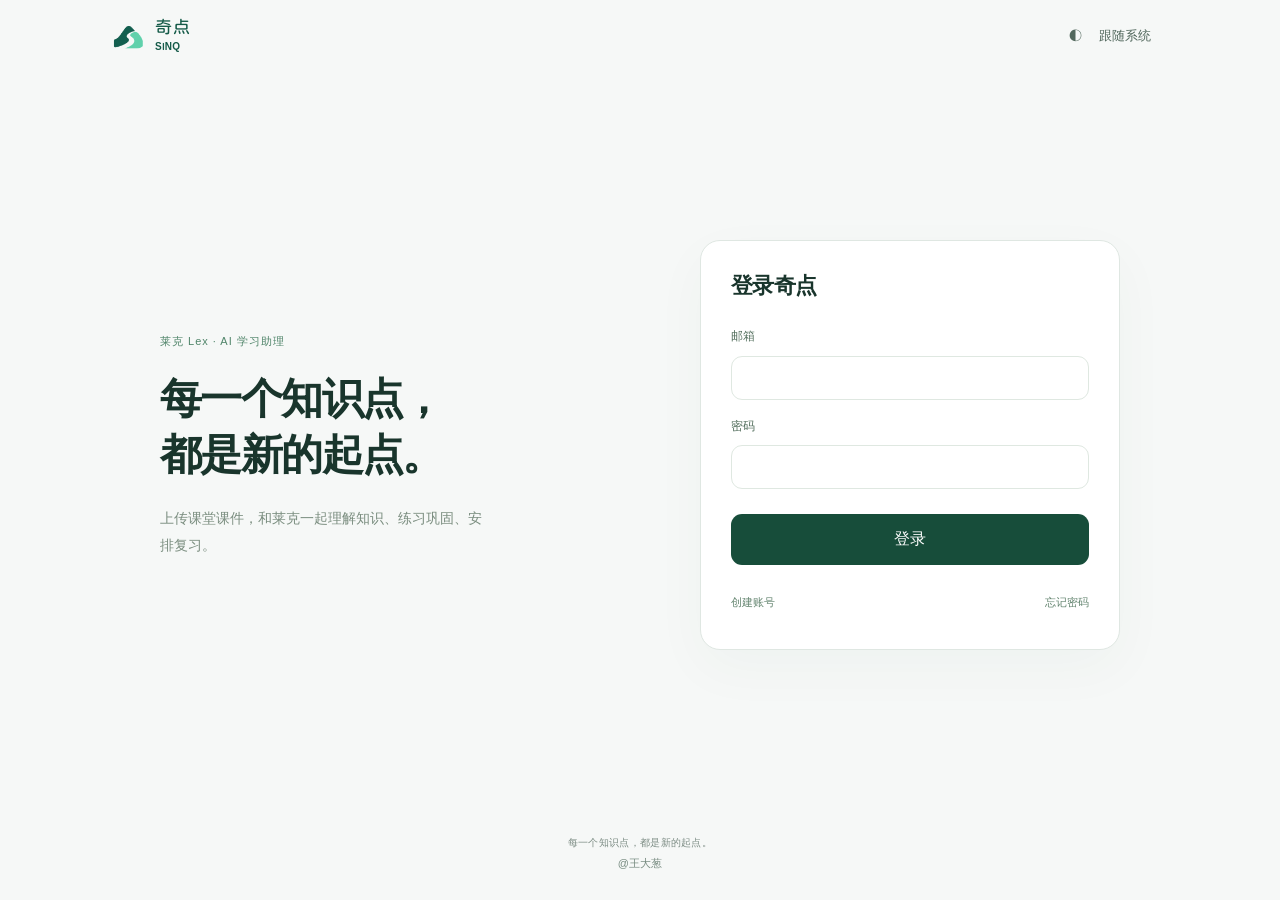
==== commit 537c8d79: "Add persistent light, dark and system appearance with reading typography polish" ====
--- a/index.html
+++ b/index.html
@@ -8,6 +8,7 @@
 <title>【预发布】SINQ · 奇点 · 每一个知识点，都是新的起点。</title>
 <meta name="description" content="SINQ · 奇点：上传课堂课件，让莱克讲解知识点、整理重点、出题批改并安排复习。每一个知识点，都是新的起点。">
 <meta name="theme-color" content="#f5f7f6">
+<script src="appearance.js?v=1.0"></script>
 <link rel="manifest" href="manifest.webmanifest?v=3.6">
 <link rel="apple-touch-icon" href="icons/apple-touch-icon-v2.png?v=3.5">
 <link rel="icon" type="image/png" sizes="32x32" href="icons/favicon-v2.png?v=3.5">
@@ -37,20 +38,22 @@
 <link rel="stylesheet" href="responsive.css?v=3.6">
 <link rel="stylesheet" href="brand.css?v=3.4">
 <link rel="stylesheet" href="assistant.css?v=6.0">
-<link rel="stylesheet" href="studio.css?v=20261018-2.0">
-<link rel="stylesheet" href="mobile-study.css?v=1.7">
+<link rel="stylesheet" href="studio.css?v=20261019-2.1">
+<link rel="stylesheet" href="mobile-study.css?v=1.8">
+<link rel="stylesheet" href="appearance.css?v=1.0">
 </head>
 <body>
 <header class="siteHeader">
   <a class="brand brandLockup" href="./" onclick="navigateLearningHome();return false" aria-label="SINQ · 奇点 首页"><img src="assets/brand/courselex-mark.png" alt="" width="44" height="44"><span><strong>奇点</strong><small>SINQ</small></span></a>
+  <details class="appearanceControl navMenu" id="appearanceControl"><summary aria-label="显示外观"><span aria-hidden="true">◐</span><span id="appearanceLabel">跟随系统</span></summary><div class="appearancePanel"><strong>显示外观</strong><div class="appearanceOptions" role="group" aria-label="选择显示外观"><button type="button" data-appearance="light" aria-pressed="false" onclick="setSinqAppearance('light')">浅色</button><button type="button" data-appearance="dark" aria-pressed="false" onclick="setSinqAppearance('dark')">深色</button><button type="button" data-appearance="system" aria-pressed="true" onclick="setSinqAppearance('system')">系统</button></div><p id="appearanceStatus" role="status">跟随设备，或选择适合当前光线的显示方式</p></div></details>
   <div class="top" id="userNav" hidden>
     <nav class="studyNav" aria-label="学习导航"><button class="active" onclick="navigateStudy('home',this)">首页</button><button onclick="navigateStudy('manager',this)">资料</button><button onclick="navigateStudy('unknown',this)">生词</button><button onclick="navigateStudy('known',this)">熟词</button></nav>
         <details class="navMenu"><summary>账户 <span aria-hidden="true">⌄</span></summary><div class="navPanel" onclick="this.parentElement.open=false">
     <button class="linkbtn" onclick="showWelcomeGuide()">功能引导</button>
     <button class="linkbtn" onclick="showMaterialsHelp()">上传帮助</button>
     <button class="linkbtn" onclick="showOwnAI()">导入词表</button>
-    <button class="linkbtn" onclick="startDailyStudy(false,assistantScope==='all'?{}:{course:assistantScope})">背单词</button>
-    <button id="syncState" class="sync compactSync off" onclick="syncNow()">未同步</button>
+    <button class="linkbtn" onclick="chooseStudyToolCourse('words')">背单词</button>
+    <button id="syncState" class="linkbtn compactSync" onclick="syncNow()" title="重新加载课程与词汇；笔记保存状态请查看笔记正文上方">刷新课程与词汇</button>
     <a class="linkbtn" href="courselex-user-guide.pdf?v=8.0" target="_blank" rel="noopener">用户指南</a>
     <button class="linkbtn" onclick="showProfile()">我的资料</button>
     <button class="linkbtn" onclick="showInstall()">添加到桌面</button>
@@ -85,7 +88,7 @@
  if(epoch!==accountEpoch)return;Object.assign(word,saved);const cloud=words.find(w=>w.id===word.id);if(cloud)Object.assign(cloud,saved);progress[word.id]=status;answerBusy=false;if(typeof saveVocabularyResume==='function')saveVocabularyResume(true);showAnswerFeedback(status,selected);}
  catch(e){if(epoch===accountEpoch){answerBusy=false;document.querySelectorAll('.vocabularyScope select').forEach(el=>el.disabled=false);alert('学习进度未保存，请重试：'+e.message)}}
 }
-function setSync(ok){cloudOnline=ok;syncState.className="sync compactSync "+(ok?"on":"off");syncState.textContent=ok?"词汇已同步":"词汇未同步"}
+function setSync(ok){cloudOnline=ok;syncState.className="linkbtn compactSync";syncState.textContent=ok?"刷新课程与词汇":"重试加载课程与词汇"}
 async function sb(path,opt={}){
  const epoch=accountEpoch;const {data,error}=await authClient.auth.getSession();
  if(error||!data.session||!session||data.session.user.id!==session.user.id)throw new Error('请重新登录');
@@ -108,8 +111,9 @@
 }
 async function syncNow(){
  if(!session)return showAuth();
- const epoch=accountEpoch;await loadCloud();
- if(epoch===accountEpoch)renderCurrent();
+ if(typeof flushWorkspace==='function'&&!await flushWorkspace())return;
+ const epoch=accountEpoch;if(typeof flushStudySync==='function')await flushStudySync();await loadCloud();
+ if(epoch===accountEpoch&&!document.body.classList.contains('notebookMode'))renderCurrent();
 }
 function countCourse(c){return words.filter(w=>w.course===c).length}
 function setStudyNav(view){const index={home:0,manager:1,unknown:2,known:3}[view];document.querySelectorAll?.('.studyNav button').forEach((b,i)=>b.classList.toggle('active',i===index));}
@@ -253,18 +257,18 @@
 <script src="study-resume.js?v=1.0"></script>
 <script src="materials.js?v=7.9"></script>
 <script src="dropdown-menus.js?v=1.1"></script>
-<script src="learning-ui.js?v=2.7"></script>
+<script src="learning-ui.js?v=2.8"></script>
 <script src="mobile-notebook.js?v=1.2"></script>
 <script src="vendor/marked-18.0.14.js"></script>
 <script src="vendor/dompurify-3.4.17.js"></script>
 <script src="note-media.js?v=1.1"></script>
 <script src="note-editor.js?v=1.3"></script>
-<script src="course-workspace.js?v=1.7"></script>
+<script src="course-workspace.js?v=2.0"></script>
 <script src="welcome.js?v=1.2"></script>
 <script src="own-ai.js?v=4.0"></script>
 <script src="education-catalog.js?v=3.8"></script>
 <script src="shared-library.js?v=3.6"></script>
-<script src="accounts.js?v=4.5"></script>
+<script src="accounts.js?v=4.6"></script>
 <script src="install.js?v=3.1"></script>
 </body>
 </html>
--- a/studio.css
+++ b/studio.css
@@ -289,3 +289,5 @@
 .calendarTrialNotice{max-width:320px;margin:8px 10px;line-height:1.8}.calendarImportLimit{max-width:520px;padding:8px 0}.calendarImportLimit h3{font-size:18px;color:#284b3c}.calendarImportLimit .workspaceRow{flex-wrap:wrap}
 
 .workspaceRow:has(.calendarTrialTools){flex-wrap:wrap}.calendarTrialTools{flex:1 0 100%;display:flex;align-items:center;gap:12px;flex-wrap:wrap;border-top:1px solid #edf1eb;padding-top:12px}.calendarTrialTools .workspaceHint{flex:1 1 230px;margin:0}.calendarTrialTools button{flex:none;min-height:44px}
+
+.learningError[role=status]{border-color:#dce7df;background:#f1f6f2;color:#456854}
--- a/mobile-study.css
+++ b/mobile-study.css
@@ -84,7 +84,7 @@
  .notebookMode .lexFloatingPanel .assistantComposer textarea{height:40px!important;min-height:40px!important;max-height:72px;line-height:1.5;padding:8px 4px;font-size:16px}
  .notebookMode .lexFloatingPanel .composerActions{margin:0;min-height:40px;gap:4px}
  .notebookMode .lexFloatingPanel .attachButton{display:none}
- .notebookMode .lexFloatingPanel .sendButton{width:36px;min-width:36px;height:36px}
+ .notebookMode .lexFloatingPanel .sendButton{width:44px;min-width:44px;height:44px}
  .notebookMode .lexFloatingPanel .materialAttachments:empty{display:none}
  .notebookMode .lexFloatingPanel .materialAttachments:not(:empty),.notebookMode .lexFloatingPanel .dataNote{grid-column:1/-1}
  body.assistantMode:has(.learningSidebar) .learningWelcome:empty{display:none}
@@ -109,3 +109,12 @@
 @media(max-width:760px){.courseDialog{max-height:min(88dvh,calc(var(--mobile-view-height,100dvh) - 24px))}.readingPane>header .readerScopeShortcut{font-size:12px;min-height:44px;padding:8px;color:#386249;border:1px solid #dce7df;background:#f6faf7;border-radius:10px}.readingPane>header{padding:8px 12px}}
 
 @media(max-width:760px){aside.learningDrawer{box-sizing:border-box;inset:calc(env(safe-area-inset-top) + 64px) 10px auto;width:auto;max-height:calc(var(--mobile-view-height,100dvh) - 84px);overflow-y:auto}aside.learningDrawer .threadItem{min-height:48px}aside.learningDrawer .drawerHeading button{min-width:44px;min-height:44px}}
+
+/* Account menu is above sticky notebook tools, but below modal top-layer dialogs. */
+.siteHeader:has(.navMenu[open]){z-index:200}
+.siteHeader .navPanel{max-height:min(70dvh,calc(var(--mobile-view-height,100dvh) - 100px));overflow-y:auto;overscroll-behavior:contain}
+@media(prefers-reduced-motion:reduce){.notebookMode .notebookChrome{transition:none}}
+@media(max-width:760px){
+ .notebookMode .noteFormatTools{flex-wrap:wrap;row-gap:6px}
+ .notebookRangeControls .studyPicker:last-child .studyPickerMenu{left:auto;right:0}
+}
--- a/appearance.css
+++ b/appearance.css
@@ -0,0 +1,86 @@
+/* SINQ reading surfaces: quiet jade, comfortable text, unchanged source images. */
+:root {
+  --surface:#fff; --surface-soft:#edf3ef; --surface-raised:#fff;
+  --text-soft:#52685d; --accent:#167454; --accent-soft:#e3efe8;
+  --paper:#fffef8; --paper-ink:#344e3d; --paper-rule:#91aa7d50;
+  --focus:#398264; --shadow:0 12px 36px #183c2912;
+}
+html[data-theme="dark"] {
+  --bg:#17211e; --ink:#e2eae5; --muted:#a8b9af; --line:#3b5146;
+  --card:#202e27; --dark:#a4d3b7; --green:#a4d3b7; --red:#f1a59b;
+  --surface:#202e27; --surface-soft:#293c32; --surface-raised:#2b3d33;
+  --text-soft:#c0cec5; --accent:#a4d3b7; --accent-soft:#314c3d;
+  --paper:#1d2a23; --paper-ink:#dbe6dd; --paper-rule:#93ad9550;
+  --focus:#a4d3b7; --shadow:0 12px 36px #00000038;
+  --ui-text:var(--ink); --ui-muted:var(--muted); --ui-line:var(--line);
+  --ui-accent:var(--accent); --ui-soft:var(--surface-soft);
+  color-scheme:dark;
+}
+body { line-height:1.65; }
+button,input,select,textarea { font-family:inherit; }
+button,summary,a,input,textarea,select { -webkit-tap-highlight-color:transparent; }
+:is(button,summary,a,input,textarea,select):focus-visible { outline:2px solid var(--focus); outline-offset:3px; }
+::selection { background:var(--accent-soft); color:var(--ink); }
+.appearanceControl { position:relative; margin-left:auto; margin-right:8px; flex:none; }
+.appearanceControl>summary { display:flex; align-items:center; gap:7px; min-height:44px; padding:8px 12px; cursor:pointer; list-style:none; color:var(--text-soft); font-size:13px; border:1px solid transparent; border-radius:12px; }
+.appearanceControl>summary::-webkit-details-marker { display:none; }
+.appearanceControl>summary:hover,.appearanceControl[open]>summary { background:var(--surface-soft); }
+.appearancePanel { position:absolute; top:calc(100% + 6px); right:0; z-index:250; width:min(280px,calc(100vw - 32px)); padding:16px; background:var(--surface-raised); color:var(--ink); border:1px solid var(--line); border-radius:16px; box-shadow:var(--shadow); }
+.appearancePanel strong { display:block; font-size:14px; margin-bottom:12px; }
+.appearanceOptions { display:grid; grid-template-columns:repeat(3,1fr); gap:5px; }
+.appearanceOptions button { min-height:44px; padding:8px 4px; border:1px solid var(--line); border-radius:9px; background:var(--surface); color:var(--text-soft); font-size:13px; cursor:pointer; }
+.appearanceOptions button[aria-pressed=true] { background:var(--accent-soft); color:var(--ink); border-color:var(--accent); font-weight:600; }
+.appearancePanel p { font-size:12px; line-height:1.6; color:var(--muted); margin:12px 0 0; }
+.siteHeader .appearanceControl>summary { padding:8px 10px; font-size:13px; }
+.appearancePanel { box-sizing:border-box; }
+.siteHeader:has(.appearanceControl[open]) { position:relative; z-index:260!important; }
+.fromLex { line-height:1.85; overflow-wrap:anywhere; }
+.fromLex p,.fromLex li { max-width:72ch; }
+.fromLex h2,.fromLex h3 { line-height:1.5; letter-spacing:0; }
+.fromLex :is(p,ul,ol)+:is(h2,h3) { margin-top:1.5em; }
+.learningSources summary { min-height:40px; align-items:center; }
+.noteReadView { line-height:1.85; }
+.noteReadView :is(p,li) { max-width:75ch; }
+.studyPickerMenu,.courseMenu,.navPanel { box-shadow:var(--shadow); }
+.pickerOptions button,.courseMenu button,.navPanel .linkbtn { min-height:42px; }
+html[data-theme=dark] body { background:var(--bg); color:var(--ink); }
+html[data-theme=dark] :is(.brandLockup,.lexIntro strong,.notebookHeader strong,.noteReadView h1,.noteReadView h2,.noteReadView h3,.word,.answer) { color:var(--ink)!important; }
+html[data-theme=dark] :is(.panel,.course,.week,.study,.study.feedback .panel,.assistantComposer,.navPanel,.courseDialog,.learningDrawer,.welcomeDialog,.readingPane,.notebookPanel,.lexFloatingPanel,.courseMenu,.studyPickerMenu,.learningMore>div,.workspaceAdvanced>div,.noteMoreTools>div,.homeToolMenu,.suggestions,dialog,.sharedLibraryCard,.noteItem,.noteImageFigure) { background:var(--surface)!important; color:var(--ink)!important; border-color:var(--line)!important; box-shadow:var(--shadow); }
+html[data-theme=dark] :is(input,select,textarea,.secondary,.back,.choice,.study .choice,.studyPicker>summary,.courseSwitcher>summary,.fileDropControl,.uploadFile,.guideChoices button,.learningOptions button,.starterPrompts button,.learningStarters button,.readerEmptyActions .secondary,.noteFormatTools button,.noteFormatTools summary,.annotationTools button,.annotationTools select,.noteAnnotationDialog footer button,.noteAnnotationDialog header button) { background-color:var(--surface)!important; color:var(--ink)!important; border-color:var(--line)!important; }
+html[data-theme=dark] :is(input,textarea)::placeholder { color:var(--muted); opacity:1; }
+html[data-theme=dark] :is(.learningSidebar,.learningMenuDrawer,.notebookChrome,.mobileNoteControls,.workspaceNoteActions,.learningNavigation,.workspaceTabs,.notebookMobileViews,.splitMobileTabs,.readerViewToggle,.noteViewSwitch,.homeResume,.skillGuide,.learningQuiz,.learningPlan,.materialNotice,.batchSummary,.lexIntro,.welcomeVisual,.learningOptions button span,.guideMark,.starterIcon,.fileControlIcon,.sourceFileIcon) { background:var(--surface-soft)!important; color:var(--ink)!important; border-color:var(--line)!important; }
+html[data-theme=dark] :is(.fromUser,.guideUser,.materialAttachments span,.attachmentChip,.learningError[role=status]) { background:var(--accent-soft)!important; color:var(--ink)!important; border-color:var(--line)!important; }
+html[data-theme=dark] :is(.fromLex,.assistantComposer textarea,.learningNavigation>button,.workspaceTabs button,.drawerTabs button,.threadItem,.courseMenu button,.pickerOptions button,.homeToolMenu button,.learningMore button,.navPanel .linkbtn,.siteHeader .navMenu summary,.newChat,.notebookPanel .newChat,.readingPane>header button,.noteViewSwitch button,.notebookMobileViews button,.splitMobileTabs button) { background:transparent!important; color:var(--text-soft)!important; border-color:var(--line)!important; }
+html[data-theme=dark] :is(.fromLex,.noteReadView) { color:var(--ink)!important; }
+html[data-theme=dark] :is(.newChat,.linkbtn,.attachButton,.saveNoteAction,.guideClose,.welcomeSkip,.mobileStudyMenu,.sidebarHeading button,.sidebarBottom button,.drawerAccount,.studySyncStatus button,.readerScopeShortcut) { color:var(--text-soft)!important; }
+html[data-theme=dark] :is(.meta,.code,.signature,.siteFooter,.creatorCredit,.learningContext,.learningSources,.learningSources small,.workspaceHint,.studySyncStatus,#noteSaveStatus,.pickerCaption,.notebookHeader small,.sidebarScroll h2,.sidebarScroll p,.learningMenuDrawer h2,.learningMenuDrawer p,.empty,.uploadHint,.guideHint) { color:var(--muted)!important; }
+html[data-theme=dark] :is(.learningSources summary,.learningContext button,.noteReadView a,.notice) { color:var(--accent)!important; }
+html[data-theme=dark] :is(.primary,.sendButton,.lexOrb,.guideChoices .primaryChoice,.noteAnnotationDialog footer button:first-child) { background:var(--accent)!important; color:#172b20!important; border-color:var(--accent)!important; box-shadow:none; }
+html[data-theme=dark] :is(.learningNavigation>button.active,.workspaceTabs button.active,.drawerTabs button.selected,.noteViewSwitch button[aria-pressed=true],.notebookMobileViews button[aria-pressed=true],.readingPane>header button.active,.sidebarScroll .selected,.learningSidebar nav .sidePrimary,.learningMenuDrawer nav .sidePrimary,.pickerOptions button[aria-current=true],.noteFormatTools .noteTidy) { background:var(--accent-soft)!important; color:var(--ink)!important; border-color:var(--line)!important; }
+html[data-theme=dark] :is(.courseMenu button,.pickerOptions button,.homeToolMenu button,.learningMore button,.navPanel .linkbtn,.learningSidebar button,.learningMenuDrawer button,.choice,.study .choice,.learningOptions button,.learningStarters button,.guideChoices button,.secondary):hover { background:var(--surface-raised)!important; color:var(--ink)!important; }
+html[data-theme=dark] :is(.learningSources blockquote,.noteReadView blockquote,.fromLex code,.noteReadView pre,.noteReadView code,.noteReadView th) { background:var(--surface-soft)!important; color:var(--text-soft)!important; border-color:var(--line)!important; }
+html[data-theme=dark] :is(.item,.list,.lexWorkspaceHeader,.learningSources,.learningContext,.readingPane>header,.readingPane>footer,.notebookHeader,.lexFloatingHeader,.noteReadView th,.noteReadView td) { border-color:var(--line)!important; }
+html[data-theme=dark] :is(.noteSurface,.noteSurface .noteCanvas,#noteSurface #noteBody,#noteSurface #noteTextBody) { background-color:var(--paper)!important; color:var(--paper-ink)!important; border-color:var(--line)!important; }
+html[data-theme=dark] #noteTitle { background:transparent!important; color:var(--ink)!important; border-color:var(--line)!important; }
+html[data-theme=dark] .noteSurface[data-paper=ruled] .noteCanvas { background-image:repeating-linear-gradient(to bottom,transparent 0,transparent 27px,var(--paper-rule) 27px,var(--paper-rule) 28px); }
+html[data-theme=dark] .noteSurface[data-paper=dots] .noteCanvas { background-image:radial-gradient(var(--paper-rule) .8px,transparent .9px); }
+html[data-theme=dark] .noteSurface[data-paper=grid] .noteCanvas { background-image:linear-gradient(var(--paper-rule) 1px,transparent 1px),linear-gradient(90deg,var(--paper-rule) 1px,transparent 1px); }
+html[data-theme=dark] :is(.learningError,.dueReminder,#noteConflict) { background:#432d28; color:#f1c4b9; border-color:#936f62; }
+html[data-theme=dark] :is(.danger,.uploadStatus.error) { color:var(--red)!important; }
+html[data-theme=dark] :is(.readerSlides img,.lecturePdf,.noteImageFigure img,.annotationCanvas) { /* Source pixels stay faithful; no invert filter. */ color-scheme:light; }
+html[data-theme=dark] dialog::backdrop { background:#0009; }
+html[data-theme=dark] :is(.sidebarHeading,.learningSidebar nav button,.sidebarScroll section>button,.learningMenuDrawer button,.lexFloatingHeader strong,.fileDropControl strong,.courseDialog label,.guideReply) { color:var(--text-soft)!important; }
+html[data-theme=dark] :is(.guideFootnote,.composerHint,.dataNote,.fileDropControl small,.lexFloatingHeader span,.homeToolMenu small) { color:var(--muted)!important; }
+html[data-theme=dark] :is(.sidebarReopen,.homeTools>summary) { background:var(--surface); color:var(--ink); border-color:var(--line); }
+html[data-theme=dark] :is(.assistantComposer:focus-within,.courseSwitcher[open]>summary) { box-shadow:0 0 0 2px var(--accent-soft); border-color:var(--accent)!important; }
+@media(max-width:560px) {
+  .appearanceControl>summary { padding:8px; font-size:12px; }
+  .appearanceControl { margin-right:2px; }
+  .appearancePanel { position:fixed; top:calc(env(safe-area-inset-top) + 68px); right:16px; }
+  .fromLex { font-size:16px; line-height:1.85; }
+  .learningSources,.workspaceHint { font-size:13px; }
+  .noteFormatTools { row-gap:8px; }
+  .siteHeader .appearanceControl>summary { padding:8px 6px; font-size:12px; }
+  .appearancePanel { max-height:calc(100dvh - 100px); overflow:auto; }
+}
+@media(prefers-reduced-motion:reduce) { .course,.week,.learningStarters button { transition:none; } }
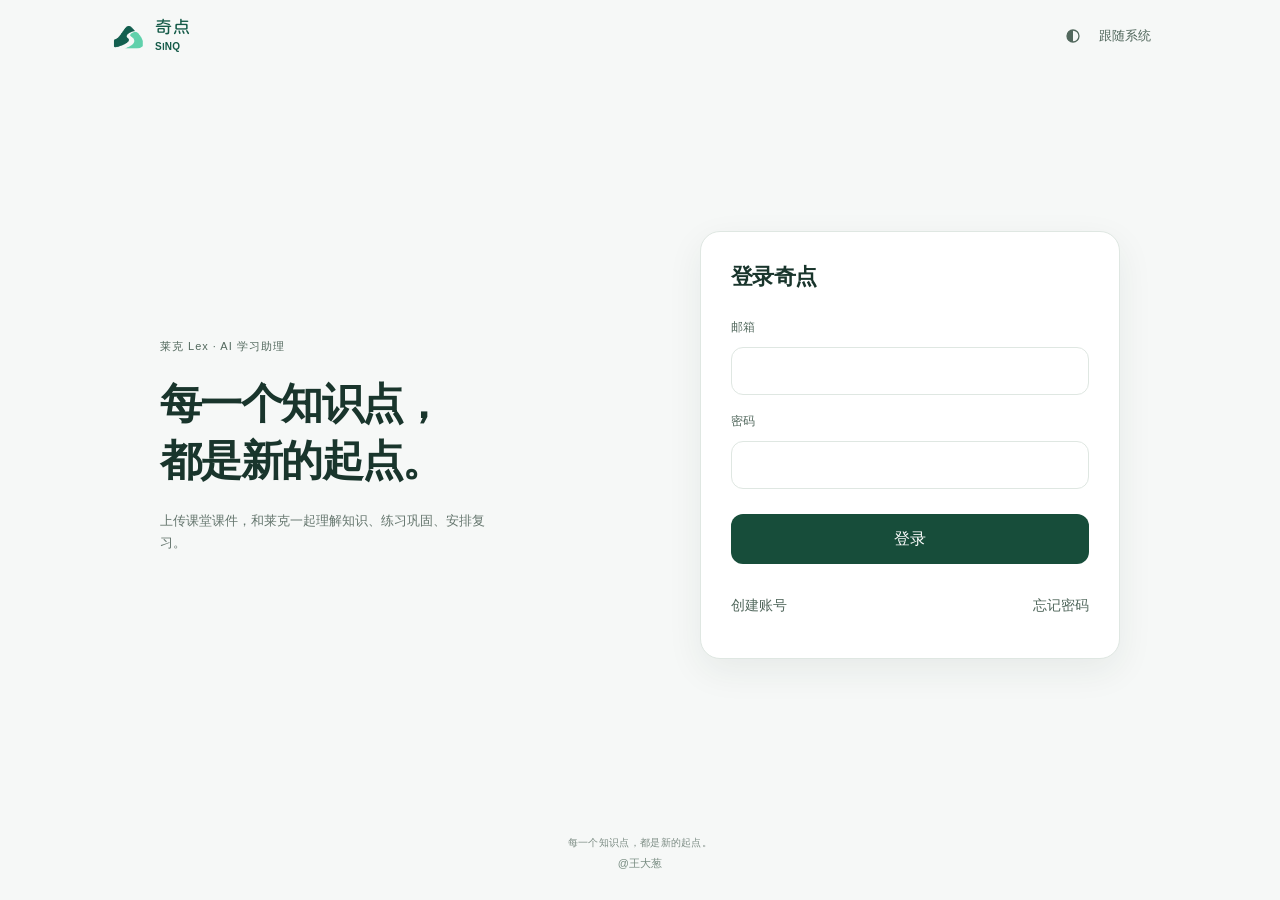
==== commit e41e1f79: "Fix registration feedback and auth theme contrast" ====
--- a/index.html
+++ b/index.html
@@ -8,7 +8,7 @@
 <title>【预发布】SINQ · 奇点 · 每一个知识点，都是新的起点。</title>
 <meta name="description" content="SINQ · 奇点：上传课堂课件，让莱克讲解知识点、整理重点、出题批改并安排复习。每一个知识点，都是新的起点。">
 <meta name="theme-color" content="#f5f7f6">
-<script src="appearance.js?v=1.0"></script>
+<script src="appearance.js?v=1.1"></script>
 <link rel="manifest" href="manifest.webmanifest?v=3.6">
 <link rel="apple-touch-icon" href="icons/apple-touch-icon-v2.png?v=3.5">
 <link rel="icon" type="image/png" sizes="32x32" href="icons/favicon-v2.png?v=3.5">
@@ -40,12 +40,12 @@
 <link rel="stylesheet" href="assistant.css?v=6.0">
 <link rel="stylesheet" href="studio.css?v=20261019-2.1">
 <link rel="stylesheet" href="mobile-study.css?v=1.8">
-<link rel="stylesheet" href="appearance.css?v=1.0">
+<link rel="stylesheet" href="appearance.css?v=registration-1-1.1">
 </head>
 <body>
 <header class="siteHeader">
   <a class="brand brandLockup" href="./" onclick="navigateLearningHome();return false" aria-label="SINQ · 奇点 首页"><img src="assets/brand/courselex-mark.png" alt="" width="44" height="44"><span><strong>奇点</strong><small>SINQ</small></span></a>
-  <details class="appearanceControl navMenu" id="appearanceControl"><summary aria-label="显示外观"><span aria-hidden="true">◐</span><span id="appearanceLabel">跟随系统</span></summary><div class="appearancePanel"><strong>显示外观</strong><div class="appearanceOptions" role="group" aria-label="选择显示外观"><button type="button" data-appearance="light" aria-pressed="false" onclick="setSinqAppearance('light')">浅色</button><button type="button" data-appearance="dark" aria-pressed="false" onclick="setSinqAppearance('dark')">深色</button><button type="button" data-appearance="system" aria-pressed="true" onclick="setSinqAppearance('system')">系统</button></div><p id="appearanceStatus" role="status">跟随设备，或选择适合当前光线的显示方式</p></div></details>
+  <details class="appearanceControl navMenu" id="appearanceControl"><summary aria-label="显示外观"><svg aria-hidden="true" width="18" height="18" viewBox="0 0 24 24" fill="none" stroke="currentColor" stroke-width="1.7"><circle cx="12" cy="12" r="8"/><path d="M12 4a8 8 0 0 0 0 16Z" fill="currentColor" stroke="none"/></svg><span id="appearanceLabel">跟随系统</span></summary><div class="appearancePanel"><strong>显示外观</strong><div class="appearanceOptions" role="group" aria-label="选择显示外观"><button type="button" data-appearance="light" aria-pressed="false" onclick="setSinqAppearance('light')">浅色</button><button type="button" data-appearance="dark" aria-pressed="false" onclick="setSinqAppearance('dark')">深色</button><button type="button" data-appearance="system" aria-pressed="true" onclick="setSinqAppearance('system')">系统</button></div><p id="appearanceStatus" role="status">跟随设备，或选择适合当前光线的显示方式</p></div></details>
   <div class="top" id="userNav" hidden>
     <nav class="studyNav" aria-label="学习导航"><button class="active" onclick="navigateStudy('home',this)">首页</button><button onclick="navigateStudy('manager',this)">资料</button><button onclick="navigateStudy('unknown',this)">生词</button><button onclick="navigateStudy('known',this)">熟词</button></nav>
         <details class="navMenu"><summary>账户 <span aria-hidden="true">⌄</span></summary><div class="navPanel" onclick="this.parentElement.open=false">
@@ -268,7 +268,7 @@
 <script src="own-ai.js?v=4.0"></script>
 <script src="education-catalog.js?v=3.8"></script>
 <script src="shared-library.js?v=3.6"></script>
-<script src="accounts.js?v=4.6"></script>
+<script src="accounts.js?v=registration-1-4.6"></script>
 <script src="install.js?v=3.1"></script>
 </body>
 </html>
--- a/appearance.css
+++ b/appearance.css
@@ -1,4 +1,4 @@
-/* SINQ reading surfaces: quiet jade, comfortable text, unchanged source images. */
+/* SINQ reading surfaces: neutral charcoal, comfortable text, unchanged source images. */
 :root {
   --surface:#fff; --surface-soft:#edf3ef; --surface-raised:#fff;
   --text-soft:#52685d; --accent:#167454; --accent-soft:#e3efe8;
@@ -6,12 +6,12 @@
   --focus:#398264; --shadow:0 12px 36px #183c2912;
 }
 html[data-theme="dark"] {
-  --bg:#17211e; --ink:#e2eae5; --muted:#a8b9af; --line:#3b5146;
-  --card:#202e27; --dark:#a4d3b7; --green:#a4d3b7; --red:#f1a59b;
-  --surface:#202e27; --surface-soft:#293c32; --surface-raised:#2b3d33;
-  --text-soft:#c0cec5; --accent:#a4d3b7; --accent-soft:#314c3d;
-  --paper:#1d2a23; --paper-ink:#dbe6dd; --paper-rule:#93ad9550;
-  --focus:#a4d3b7; --shadow:0 12px 36px #00000038;
+  --bg:#212121; --ink:#ececec; --muted:#b4b4b4; --line:#515151;
+  --card:#292929; --dark:#ececec; --green:#8ac7ab; --red:#f2a29b;
+  --surface:#292929; --surface-soft:#303030; --surface-raised:#383838;
+  --text-soft:#d2d2d2; --accent:#bdbdbd; --accent-soft:#3b3b3b;
+  --paper:#242424; --paper-ink:#ececec; --paper-rule:#a0a0a040;
+  --focus:#d0d0d0; --shadow:0 12px 36px #00000026;
   --ui-text:var(--ink); --ui-muted:var(--muted); --ui-line:var(--line);
   --ui-accent:var(--accent); --ui-soft:var(--surface-soft);
   color-scheme:dark;
@@ -55,7 +55,7 @@
 html[data-theme=dark] :is(.newChat,.linkbtn,.attachButton,.saveNoteAction,.guideClose,.welcomeSkip,.mobileStudyMenu,.sidebarHeading button,.sidebarBottom button,.drawerAccount,.studySyncStatus button,.readerScopeShortcut) { color:var(--text-soft)!important; }
 html[data-theme=dark] :is(.meta,.code,.signature,.siteFooter,.creatorCredit,.learningContext,.learningSources,.learningSources small,.workspaceHint,.studySyncStatus,#noteSaveStatus,.pickerCaption,.notebookHeader small,.sidebarScroll h2,.sidebarScroll p,.learningMenuDrawer h2,.learningMenuDrawer p,.empty,.uploadHint,.guideHint) { color:var(--muted)!important; }
 html[data-theme=dark] :is(.learningSources summary,.learningContext button,.noteReadView a,.notice) { color:var(--accent)!important; }
-html[data-theme=dark] :is(.primary,.sendButton,.lexOrb,.guideChoices .primaryChoice,.noteAnnotationDialog footer button:first-child) { background:var(--accent)!important; color:#172b20!important; border-color:var(--accent)!important; box-shadow:none; }
+html[data-theme=dark] :is(.primary,.sendButton,.lexOrb,.guideChoices .primaryChoice,.noteAnnotationDialog footer button:first-child) { background:#ececec!important; color:#212121!important; border-color:#ececec!important; box-shadow:none; }
 html[data-theme=dark] :is(.learningNavigation>button.active,.workspaceTabs button.active,.drawerTabs button.selected,.noteViewSwitch button[aria-pressed=true],.notebookMobileViews button[aria-pressed=true],.readingPane>header button.active,.sidebarScroll .selected,.learningSidebar nav .sidePrimary,.learningMenuDrawer nav .sidePrimary,.pickerOptions button[aria-current=true],.noteFormatTools .noteTidy) { background:var(--accent-soft)!important; color:var(--ink)!important; border-color:var(--line)!important; }
 html[data-theme=dark] :is(.courseMenu button,.pickerOptions button,.homeToolMenu button,.learningMore button,.navPanel .linkbtn,.learningSidebar button,.learningMenuDrawer button,.choice,.study .choice,.learningOptions button,.learningStarters button,.guideChoices button,.secondary):hover { background:var(--surface-raised)!important; color:var(--ink)!important; }
 html[data-theme=dark] :is(.learningSources blockquote,.noteReadView blockquote,.fromLex code,.noteReadView pre,.noteReadView code,.noteReadView th) { background:var(--surface-soft)!important; color:var(--text-soft)!important; border-color:var(--line)!important; }
@@ -84,3 +84,59 @@
   .appearancePanel { max-height:calc(100dvh - 100px); overflow:auto; }
 }
 @media(prefers-reduced-motion:reduce) { .course,.week,.learningStarters button { transition:none; } }
+
+/* Quiet chrome and readable content, shared by desktop and compact layouts. */
+html[data-theme=dark] :is(.learningSidebar,.learningMenuDrawer) { background:#181818!important; }
+html[data-theme=dark] .assistantComposer { background:#303030!important; box-shadow:none; }
+html[data-theme=dark] :is(.noteItem small,.calendarItem small,.calendarItem.isDone strong,.workspaceEmpty,.conversationPurpose,.pickerChevron,.homeResume>span:first-child) { color:var(--muted)!important; }
+html[data-theme=dark] :is(.calendarImportLimit h3,.schoolLink,.sampleLesson summary,.lexFloatingHeader button,.courseDialog header button) { color:var(--ink)!important; }
+html[data-theme=dark] :is(.calendarItem,.calendarTrialTools,.courseDialog>header,.sampleLesson details,.sidebarBottom) { border-color:var(--line)!important; }
+html[data-theme=dark] :is(.courseDialog #eventError,.uploadStatus.error) { color:var(--red)!important; }
+html[data-theme=dark] :is(.learningSources summary,.noteReadView a,.schoolLink) { color:#c8ddef!important; }
+html[data-theme=dark] :is(input,textarea,select) { caret-color:var(--ink); }
+html[data-theme=dark] :is(input[type=checkbox],input[type=radio]) { accent-color:#bdbdbd; }
+html[data-theme=dark] .appearanceOptions button[aria-pressed=true] { background:#474747; border-color:#bdbdbd; }
+:is(.fromLex,.noteReadView) :is(pre,table) { max-width:100%; overflow-x:auto; }
+:is(.fromLex,.noteReadView) pre { padding:14px; border-radius:10px; white-space:pre; }
+:is(.fromLex,.noteReadView) table { display:block; border-collapse:collapse; }
+:is(.fromLex,.noteReadView) :is(th,td) { padding:9px 12px; text-align:left; line-height:1.6; }
+:is(.fromLex,.noteReadView) a { text-underline-offset:3px; }
+.calendarItem strong,.noteItem { overflow-wrap:anywhere; }
+.appearanceOptions button { box-sizing:border-box; }
+@media(max-width:600px) {
+  .courseDialog { padding:18px!important; max-height:calc(var(--mobile-view-height,100dvh) - 24px); }
+  .courseDialog :is(input:not([type=checkbox]):not([type=radio]),textarea,select),.lexFloatingPanel .assistantComposer textarea { font-size:16px!important; }
+  .courseDialog>header { gap:8px; margin-bottom:14px; padding-bottom:12px; }
+  .courseDialog h2 { font-size:20px!important; line-height:1.4; }
+  .courseDialog>header button { flex:none; min-width:44px; min-height:44px; }
+  .calendarItem label { min-width:0; line-height:1.7; }
+  .calendarItem small,.noteItem small { font-size:13px; line-height:1.7; }
+  .workspaceRow { row-gap:10px; }
+  .workspaceRow>* { min-width:0; }
+  .noteFormatTools :is(button,summary),.saveNoteAction { min-height:44px; }
+  .saveNoteAction { display:inline-flex; align-items:center; font-size:13px; }
+  .fromLex :is(h2,h3) { font-size:18px; }
+  .noteReadView :is(h1,h2,h3) { line-height:1.5; overflow-wrap:anywhere; }
+  .siteHeader .appearanceControl>summary { min-width:44px; justify-content:center; }
+  #appearanceLabel { display:none; }
+  .siteHeader .appearanceControl>summary>span:first-child { font-size:20px; margin:0; }
+}
+
+/* Registration and recovery surfaces share the same theme and touch targets. */
+.authLayout .authPanel { background:var(--surface); border-color:var(--line); box-shadow:var(--shadow); }
+.authLayout .authPanel label,.authEyebrow { color:var(--text-soft); }
+.authLayout .authHero p,.authLayout .meta { color:var(--muted); font-size:13px; line-height:1.65; }
+.authLayout .authPanel :is(input,select) { color:var(--ink); background:var(--surface); border-color:var(--line); border-radius:12px; min-height:48px; font-size:16px; }
+.authLayout .authPanel input:focus,.authLayout .authPanel select:focus { outline:2px solid var(--focus); outline-offset:2px; border-color:var(--focus); }
+.authLayout .authPanel input[aria-invalid=true] { border-color:var(--red); }
+.authLayout .authPanel .optionalEducation { margin-top:20px; padding-top:12px; border-top:1px solid var(--line); }
+.authLayout .optionalEducation summary { display:flex; align-items:center; justify-content:space-between; gap:12px; list-style:none; min-height:44px; color:var(--text-soft); font-size:13px; }
+.authLayout .optionalEducation summary::-webkit-details-marker { display:none; }
+.authLayout .optionalEducation summary::after { content:''; width:8px; height:8px; flex:none; border-right:1.5px solid currentColor; border-bottom:1.5px solid currentColor; transform:rotate(45deg); margin:0 4px 4px; }
+.authLayout .optionalEducation[open] summary::after { transform:rotate(225deg); margin-top:6px; }
+.authLayout .uploadActions .linkbtn { color:var(--text-soft); font-size:14px; min-height:44px; }
+.authLayout .notice { font-size:14px; line-height:1.65; overflow-wrap:anywhere; }
+.authLayout .suggestions,.authLayout .suggestion { background:var(--surface-raised); color:var(--ink); }
+.authLayout .suggestion:hover,.authLayout .suggestion:focus { background:var(--surface-soft); }
+.authLayout #authSubmit { min-height:48px; font-size:16px; border-radius:12px; }
+@media(max-width:760px) { .authLayout { gap:20px; padding-top:8px; } .authLayout .authPanel { padding:22px 20px; } .authLayout .authHero h1 { font-size:28px; } .authLayout .authPanel label { font-size:14px; } }
